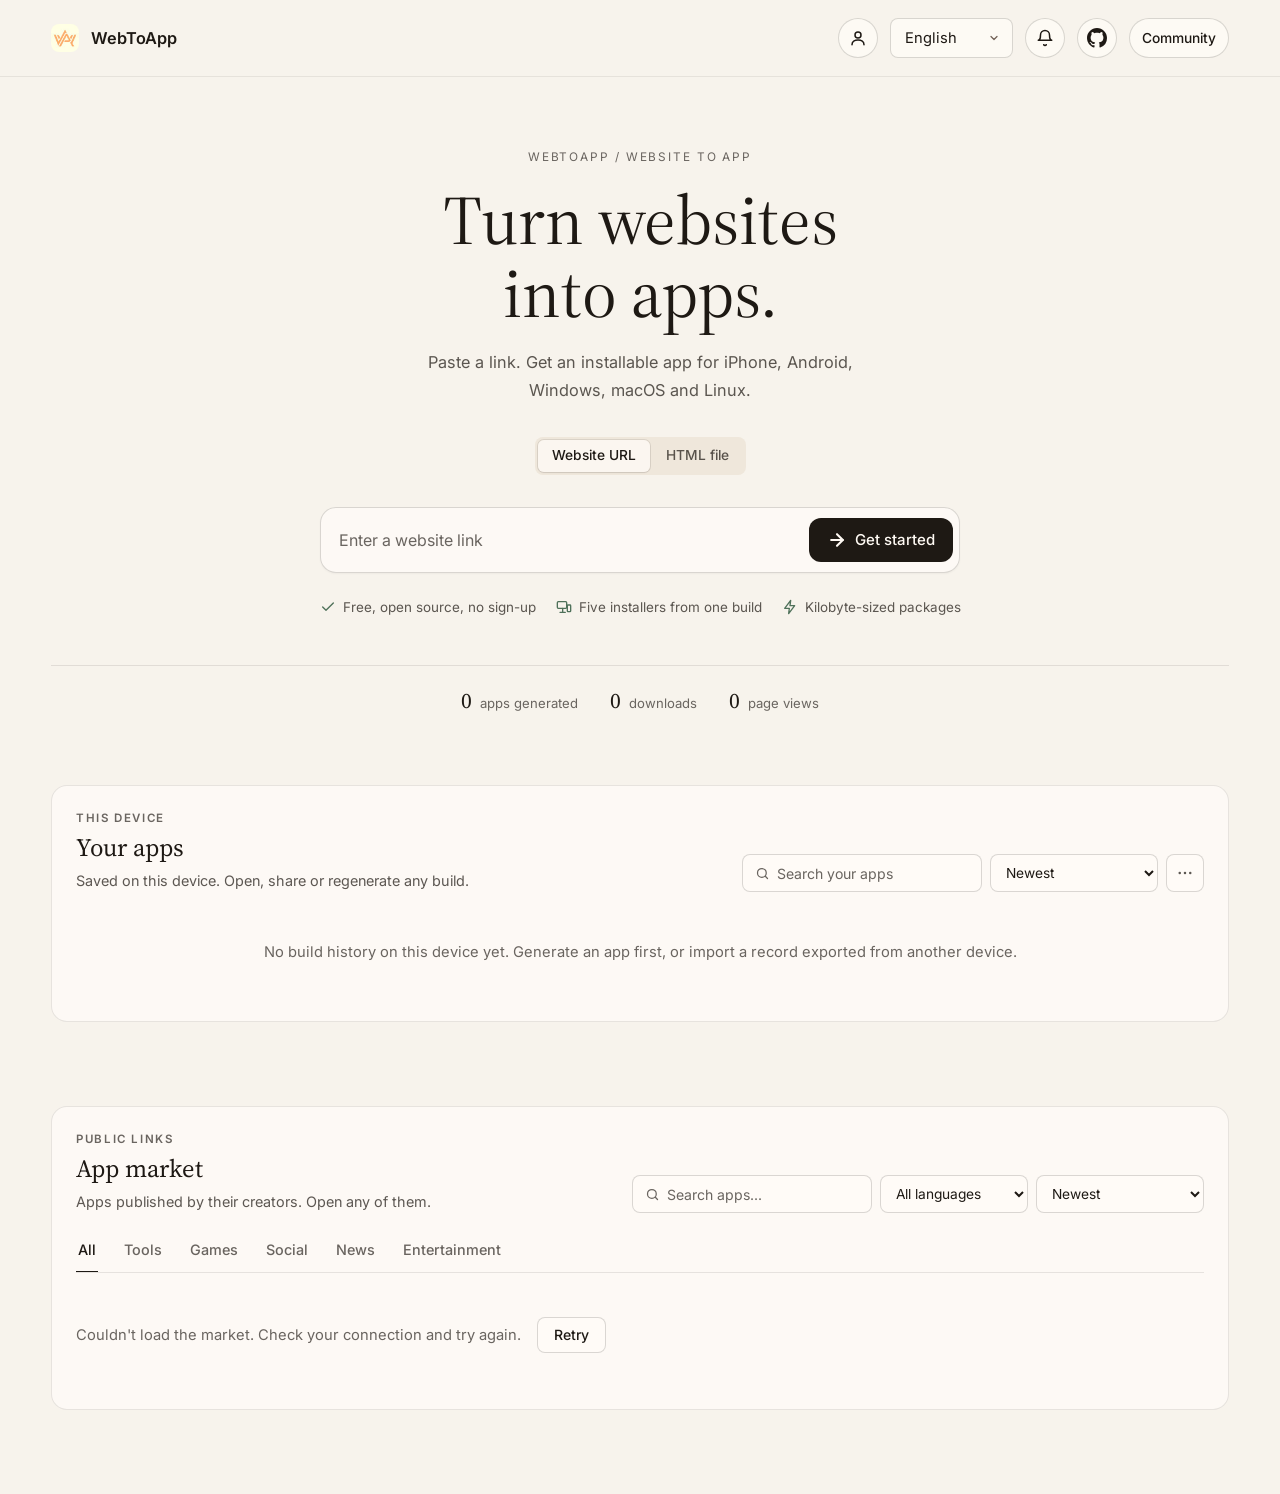
==== index.html @ e0318db5 "Publish notice: anti-abuse hardening (resource budgets + invisible PoW) (#246) New site notice (2026" ====
<!DOCTYPE html>
<html lang="en">
<head>
  <meta charset="UTF-8">
  <meta name="viewport" content="width=device-width, initial-scale=1.0">
  <title>WebToApp — Turn websites into apps | Free & Open Source</title>
  <meta name="description" content="Enter a URL and get an app you can install, share and use right away. Works on iPhone, Android, Windows, macOS and Linux.">
  <meta name="keywords" content="web to app,URL to app,PWA generator,website to client,WebToApp,free,open source">
  <meta property="og:title" content="WebToApp — Turn websites into apps">
  <meta property="og:description" content="Enter a link. Seconds later it can be installed, shared and used like an app.">
  <meta property="og:type" content="website">
  <meta name="theme-color" content="#efe4d4" media="(prefers-color-scheme: light)">
  <meta name="theme-color" content="#17130f" media="(prefers-color-scheme: dark)">
  <link rel="icon" href="assets/site-logo-96.jpg?v=20261104-brand2">
  <link rel="apple-touch-icon" href="assets/apple-touch-icon.png?v=20261104-brand2">
  <link rel="manifest" href="manifest.webmanifest">
  <script>
  // Start the dynamic API calls while the page/CSS/JS are still downloading.
  // app.v5.js consumes these promises instead of issuing a second round-trip.
  (function () {
    try {
      var key = 'webtoapp-device-fingerprint-v1';
      var fp = localStorage.getItem(key);
      if (!fp) {
        var bytes = new Uint8Array(16);
        crypto.getRandomValues(bytes);
        fp = Array.from(bytes, function (b) { return b.toString(16).padStart(2, '0'); }).join('');
        localStorage.setItem(key, fp);
      }
      document.cookie = 'webtoapp_device_fingerprint=' + encodeURIComponent(fp) + '; Max-Age=31536000; Path=/; SameSite=Lax' + (location.protocol === 'https:' ? '; Secure' : '');
      function optional(promise) {
        // Keep the original promise (consumers fall back on rejection) but
        // mark it handled in case the app script never gets to consume it.
        promise.catch(function () {});
        return promise;
      }
      window.__wtaPrefetch = {
        stats: optional(fetch('/api/stats')),
        history: optional(fetch('/api/history', { headers: { 'X-Device-Fingerprint': fp } })),
        me: optional(fetch('/api/me')),
        market: optional(fetch('/api/market?sort=newest&limit=24&offset=0'))
      };
    } catch (_err) { /* prefetch is optional */ }
  })();
  </script>
  <link rel="preconnect" href="https://fonts.googleapis.com">
  <link rel="preconnect" href="https://fonts.gstatic.com" crossorigin>
  <link rel="preload" as="style" href="https://fonts.googleapis.com/css2?family=Inter:wght@400..700&family=Noto+Serif+SC:wght@400;500&family=Source+Serif+4:opsz,wght@8..60,400;8..60,500&display=swap">
  <link href="https://fonts.googleapis.com/css2?family=Inter:wght@400..700&family=Noto+Serif+SC:wght@400;500&family=Source+Serif+4:opsz,wght@8..60,400;8..60,500&display=swap" rel="stylesheet" media="print" onload="this.media='all'">
  <noscript><link href="https://fonts.googleapis.com/css2?family=Inter:wght@400..700&family=Noto+Serif+SC:wght@400;500&family=Source+Serif+4:opsz,wght@8..60,400;8..60,500&display=swap" rel="stylesheet"></noscript>
  <link rel="stylesheet" href="css/style.css?v=20261116-icon1">
  <script src="js/i18n.js?v=20261118-report1"></script>
  <script src="js/i18n.en.js?v=20261118-report1"></script>
</head>
<body>
  <header id="nav">
    <a class="logo" href="/">
      <img src="assets/site-logo-96.jpg?v=20261104-brand2" alt="WebToApp" width="28" height="28">
      <span>WebToApp</span>
    </a>
    <div class="nav-actions">
      <button id="profile-btn" class="profile-btn" type="button" data-i18n-aria-label="profile.open" data-i18n-title="profile.open" aria-label="My page" title="My page">
        <img id="profile-btn-avatar" class="profile-btn-avatar hidden" alt="">
        <svg id="profile-btn-icon" viewBox="0 0 24 24" width="18" height="18" fill="none" stroke="currentColor" stroke-width="2" stroke-linecap="round" stroke-linejoin="round" aria-hidden="true"><circle cx="12" cy="8" r="4"/><path d="M4 21c0-4 3.6-6.5 8-6.5s8 2.5 8 6.5"/></svg>
      </button>
      <div class="lang-switcher">
        <label id="lang-label" class="sr-only" for="lang-select" data-i18n="nav.langLabel">Language</label>
        <select id="lang-select" aria-labelledby="lang-label"></select>
      </div>
      <div class="nav-notices">
        <button id="notices-btn" class="nav-notices-btn" type="button"
          aria-haspopup="dialog" aria-expanded="false" aria-controls="notices-panel"
          aria-label="Notices" title="Notices">
          <svg viewBox="0 0 24 24" width="18" height="18" fill="none" stroke="currentColor" stroke-width="2" stroke-linecap="round" stroke-linejoin="round" aria-hidden="true"><path d="M18 8a6 6 0 1 0-12 0c0 7-3 7-3 7h18s-3 0-3-7"/><path d="M13.7 21a2 2 0 0 1-3.4 0"/></svg>
        </button>
        <div id="notices-panel" class="nav-notices-panel hidden" role="dialog" aria-labelledby="notices-title" hidden>
          <div class="nav-notices-head">
            <p id="notices-title" class="nav-notices-title"></p>
            <button id="notices-close" class="nav-notices-close" type="button" aria-label="Close">×</button>
          </div>
          <div id="notices-scroll" class="nav-notices-scroll"></div>
        </div>
      </div>
      <a class="gh-link" href="https://github.com/shiaho777/WebToApp" target="_blank" rel="noopener noreferrer"
         data-i18n-aria-label="nav.github" aria-label="View source on GitHub" title="GitHub">
        <svg viewBox="0 0 16 16" width="20" height="20" aria-hidden="true" fill="currentColor">
          <path d="M8 0C3.58 0 0 3.58 0 8c0 3.54 2.29 6.53 5.47 7.59.4.07.55-.17.55-.38 0-.19-.01-.82-.01-1.49-2.01.37-2.53-.49-2.69-.94-.09-.23-.48-.94-.82-1.13-.28-.15-.68-.52-.01-.53.63-.01 1.08.58 1.23.82.72 1.21 1.87.87 2.33.66.07-.52.28-.87.51-1.07-1.78-.2-3.64-.89-3.64-3.95 0-.87.31-1.59.82-2.15-.08-.2-.36-1.02.08-2.12 0 0 .67-.21 2.2.82.64-.18 1.32-.27 2-.27.68 0 1.36.09 2 .27 1.53-1.04 2.2-.82 2.2-.82.44 1.1.16 1.92.08 2.12.51.56.82 1.27.82 2.15 0 3.07-1.87 3.75-3.65 3.95.29.25.54.73.54 1.48 0 1.07-.01 1.93-.01 2.2 0 .21.15.46.55.38A8.013 8.013 0 0 0 16 8c0-4.42-3.58-8-8-8z"/>
        </svg>
      </a>
      <div class="qq-group">
        <button id="qq-group-btn" class="qq-group-btn" type="button"
          aria-haspopup="dialog" aria-expanded="false" aria-controls="qq-group-panel"
          data-i18n-aria-label="nav.qq" data-i18n-title="nav.qq" aria-label="Community" title="Community">
          <span data-i18n="nav.qqShort">Community</span>
        </button>
        <div id="qq-group-panel" class="qq-group-panel hidden" role="dialog" aria-labelledby="community-title">
          <button id="qq-group-close" class="qq-group-close" type="button" data-i18n-aria-label="nav.qqClose" aria-label="Close">×</button>
          <p id="community-title" class="qq-group-title" data-i18n="nav.communityTitle">社区</p>
          <section class="community-block">
            <h2 class="community-kicker" data-i18n="nav.tgTitle">Telegram</h2>
            <p class="qq-group-lead" data-i18n="nav.tgNote">这是另一个同名项目的群，这边的事也可以在那里一起聊。</p>
            <a class="qq-group-join community-link" href="https://t.me/webtoapp777" target="_blank" rel="noopener noreferrer" data-i18n="nav.tgJoin">打开 Telegram</a>
          </section>
          <section class="community-block">
            <h2 class="community-kicker" data-i18n="nav.qqSection">QQ 群</h2>
            <p class="community-name">WebToApp 网页版</p>
            <p class="qq-group-lead" data-i18n="nav.qqLead">点击链接加入群聊【WebToApp 网页版】</p>
            <p class="qq-group-number-row">
              <span data-i18n="nav.qqNumber">群号</span>
              <strong id="qq-group-number">947508787</strong>
            </p>
            <div class="qq-group-actions">
              <a class="qq-group-join" href="https://qm.qq.com/q/F9BHHJNvtm" target="_blank" rel="noopener noreferrer" data-i18n="nav.qqJoin">加入群聊</a>
              <button id="qq-group-copy" class="qq-group-copy" type="button" data-i18n="nav.qqCopy">复制群号</button>
            </div>
            <p id="qq-group-status" class="qq-group-status" role="status"></p>
          </section>
        </div>
      </div>
    </div>
  </header>

  <main>
    <!-- ===== HERO ===== -->
    <section id="hero">
      <div class="hero-center">
          <p class="hero-kicker" data-i18n="hero.kicker">WEBTOAPP / WEBSITE TO APP</p>
          <h1><span data-i18n="hero.titleLine1">Turn websites</span><br><span data-i18n="hero.titleLine2">into apps.</span></h1>
          <p class="subtitle" data-i18n="hero.subtitle">Paste a link. Get an installable app for iPhone, Android, Windows, macOS and Linux.</p>

          <div class="hero-form">
            <div class="source-mode" role="group" aria-label="Source type">
              <button id="mode-url-btn" class="mode-btn active" type="button" data-i18n="mode.url">Website URL</button>
              <button id="mode-html-btn" class="mode-btn" type="button" data-i18n="mode.html">HTML file</button>
            </div>

            <div class="url-input-wrap" id="url-input-wrap">
              <input id="url-input" type="url" data-i18n-placeholder="hero.urlPlaceholder" placeholder="Enter a website link" autocomplete="off" spellcheck="false">
              <button id="distill-btn" type="button">
                <svg width="20" height="20" viewBox="0 0 24 24" fill="none" stroke="currentColor" stroke-width="2.5" stroke-linecap="round" stroke-linejoin="round"><path d="M5 12h14"/><path d="M12 5l7 7-7 7"/></svg>
                <span data-i18n="hero.startBtn">Get started</span>
              </button>
            </div>

            <div class="html-input-wrap hidden" id="html-input-wrap">
              <input id="html-file-input" class="sr-only" type="file" accept=".html,.htm,.zip">
              <label for="html-file-input" class="html-dropzone" id="html-dropzone">
                <svg width="22" height="22" viewBox="0 0 24 24" fill="none" stroke="currentColor" stroke-width="2" stroke-linecap="round" stroke-linejoin="round" aria-hidden="true"><path d="M14 2H6a2 2 0 0 0-2 2v16a2 2 0 0 0 2 2h12a2 2 0 0 0 2-2V8z"/><path d="M14 2v6h6"/></svg>
                <span class="html-dropzone-label" id="html-file-label" data-i18n="mode.htmlPick">Choose .html or .zip file</span>
                <small class="html-dropzone-hint" id="html-file-hint" data-i18n="mode.htmlHint">A single HTML file, or a zip containing index.html</small>
              </label>
            </div>
          </div>

          <ul class="hero-points">
            <li>
              <svg viewBox="0 0 24 24" width="16" height="16" fill="none" stroke="currentColor" stroke-width="2" stroke-linecap="round" stroke-linejoin="round" aria-hidden="true"><path d="M20 6 9 17l-5-5"/></svg>
              <span data-i18n="hero.pointFree">Free, open source, no sign-up</span>
            </li>
            <li>
              <svg viewBox="0 0 24 24" width="16" height="16" fill="none" stroke="currentColor" stroke-width="2" stroke-linecap="round" stroke-linejoin="round" aria-hidden="true"><rect x="2" y="4" width="14" height="10" rx="1.5"/><path d="M6 20h8"/><path d="M10 14v6"/><rect x="17" y="9" width="5" height="10" rx="1"/></svg>
              <span data-i18n="hero.pointPlatforms">Five installers from one build</span>
            </li>
            <li>
              <svg viewBox="0 0 24 24" width="16" height="16" fill="none" stroke="currentColor" stroke-width="2" stroke-linecap="round" stroke-linejoin="round" aria-hidden="true"><path d="M13 2 4 14h7l-1 8 9-12h-7z"/></svg>
              <span data-i18n="hero.pointSize">Kilobyte-sized packages</span>
            </li>
          </ul>
      </div>

      <div class="hero-stats">
        <div class="stat"><strong id="stat-generated-apps" data-count="0">0</strong><span data-i18n="stats.generated">apps generated</span></div>
        <div class="stat"><strong id="stat-downloads" data-count="0">0</strong><span data-i18n="stats.downloads">downloads</span></div>
        <div class="stat"><strong id="stat-views" data-count="0">0</strong><span data-i18n="stats.views">page views</span></div>
      </div>
    </section>

    <!-- ===== WORKSPACE ===== -->
    <section id="workspace" class="hidden">
      <div class="workspace-grid">
        <!-- Analysis -->
        <div class="panel" id="analysis-panel">
          <div class="panel-head">
            <h2 data-i18n="analysis.title">Site analysis</h2>
            <span id="analysis-status" class="status-badge" data-i18n="analysis.statusAnalyzing">Analyzing</span>
          </div>
          <div id="analysis-body" class="panel-body">
            <div class="analysis-loader">
              <div class="loader-bar"></div>
              <p id="loader-text" data-i18n="analysis.fetching">Fetching page...</p>
            </div>
          </div>
          <!-- Platform overview: static, always visible. One build ships all
               five installers at once — this is what kills the
               "Android-only" misunderstanding the old config panel created. -->
          <div class="platform-overview">
            <h3 data-i18n="platforms.title">One build, five apps</h3>
            <p class="platform-overview-sub" data-i18n="platforms.sub">Every generation produces all five installers at once — no extra ticks, no rebuilds.</p>
            <ul class="platform-list">
              <li>
                <span class="p-icon p-icon-android" aria-hidden="true"><svg viewBox="0 0 24 24"><path d="M18.4395 5.5586c-.675 1.1664-1.352 2.3318-2.0274 3.498-.0366-.0155-.0742-.0286-.1113-.043-1.8249-.6957-3.484-.8-4.42-.787-1.8551.0185-3.3544.4643-4.2597.8203-.084-.1494-1.7526-3.021-2.0215-3.4864a1.1451 1.1451 0 0 0-.1406-.1914c-.3312-.364-.9054-.4859-1.379-.203-.475.282-.7136.9361-.3886 1.5019 1.9466 3.3696-.0966-.2158 1.9473 3.3593.0172.031-.4946.2642-1.3926 1.0177C2.8987 12.176.452 14.772 0 18.9902h24c-.119-1.1108-.3686-2.099-.7461-3.0683-.7438-1.9118-1.8435-3.2928-2.7402-4.1836a12.1048 12.1048 0 0 0-2.1309-1.6875c.6594-1.122 1.312-2.2559 1.9649-3.3848.2077-.3615.1886-.7956-.0079-1.1191a1.1001 1.1001 0 0 0-.8515-.5332c-.5225-.0536-.9392.3128-1.0488.5449zm-.0391 8.461c.3944.5926.324 1.3306-.1563 1.6503-.4799.3197-1.188.0985-1.582-.4941-.3944-.5927-.324-1.3307.1563-1.6504.4727-.315 1.1812-.1086 1.582.4941zM7.207 13.5273c.4803.3197.5506 1.0577.1563 1.6504-.394.5926-1.1038.8138-1.584.4941-.48-.3197-.5503-1.0577-.1563-1.6504.4008-.6021 1.1087-.8106 1.584-.4941z"/></svg></span>
                <div><strong>Android</strong><span data-i18n="platforms.androidDetail">Signed WebView APK · ~21 KB</span></div>
              </li>
              <li>
                <span class="p-icon p-icon-apple" aria-hidden="true"><svg viewBox="0 0 24 24"><path d="M12.152 6.896c-.948 0-2.415-1.078-3.96-1.04-2.04.027-3.91 1.183-4.961 3.014-2.117 3.675-.546 9.103 1.519 12.09 1.013 1.454 2.208 3.09 3.792 3.039 1.52-.065 2.09-.987 3.935-.987 1.831 0 2.35.987 3.96.948 1.637-.026 2.676-1.48 3.676-2.948 1.156-1.688 1.636-3.325 1.662-3.415-.039-.013-3.182-1.221-3.22-4.857-.026-3.04 2.48-4.494 2.597-4.559-1.429-2.09-3.623-2.324-4.39-2.376-2-.156-3.675 1.09-4.61 1.09zM15.53 3.83c.843-1.012 1.4-2.427 1.245-3.83-1.207.052-2.662.805-3.532 1.818-.78.896-1.454 2.338-1.273 3.714 1.338.104 2.715-.688 3.559-1.701"/></svg></span>
                <div><strong>iOS / iPadOS</strong><span data-i18n="platforms.iosDetail">Web Clip profile · ~4 KB</span></div>
              </li>
              <li>
                <span class="p-icon p-icon-apple" aria-hidden="true"><svg viewBox="0 0 24 24"><path d="M12.152 6.896c-.948 0-2.415-1.078-3.96-1.04-2.04.027-3.91 1.183-4.961 3.014-2.117 3.675-.546 9.103 1.519 12.09 1.013 1.454 2.208 3.09 3.792 3.039 1.52-.065 2.09-.987 3.935-.987 1.831 0 2.35.987 3.96.948 1.637-.026 2.676-1.48 3.676-2.948 1.156-1.688 1.636-3.325 1.662-3.415-.039-.013-3.182-1.221-3.22-4.857-.026-3.04 2.48-4.494 2.597-4.559-1.429-2.09-3.623-2.324-4.39-2.376-2-.156-3.675 1.09-4.61 1.09zM15.53 3.83c.843-1.012 1.4-2.427 1.245-3.83-1.207.052-2.662.805-3.532 1.818-.78.896-1.454 2.338-1.273 3.714 1.338.104 2.715-.688 3.559-1.701"/></svg></span>
                <div><strong>macOS</strong><span data-i18n="platforms.macosDetail">Standalone .app window · ~135 KB</span></div>
              </li>
              <li>
                <span class="p-icon p-icon-windows" aria-hidden="true"><svg viewBox="0 0 88 88"><path d="M0 12.402 35.687 7.542l.016 34.423-35.67.203zm35.67 33.529.028 34.453L.028 75.48.026 45.7zm4.326-39.025L87.314 0v41.527l-47.318.376zm47.329 39.349-.011 41.34-47.318-6.678-.066-34.739z"/></svg></span>
                <div><strong>Windows</strong><span data-i18n="platforms.windowsDetail">Launcher .zip · ~1.2 KB</span></div>
              </li>
              <li>
                <span class="p-icon p-icon-linux p-icon-outline" aria-hidden="true"><svg viewBox="0 0 24 24" fill="none" stroke="currentColor" stroke-width="2" stroke-linecap="round" stroke-linejoin="round"><rect x="3" y="4" width="18" height="16" rx="2"/><path d="M7 9l3 3-3 3M12 15h5"/></svg></span>
                <div><strong>Linux</strong><span data-i18n="platforms.linuxDetail">Desktop entry .tar.gz · ~0.7 KB</span></div>
              </li>
            </ul>
          </div>
        </div>

        <!-- Config -->
        <div class="panel" id="config-panel">
          <div class="panel-head"><h2 data-i18n="config.title">App configuration</h2></div>
          <div class="panel-body">
            <div class="config-grid">
              <label class="field field-full">
                <span data-i18n="config.appName">App name</span>
                <input id="app-name" type="text" data-i18n-placeholder="config.appNamePlaceholder" placeholder="Auto-detecting...">
                <small id="app-name-source-note" class="field-note field-note-inline" data-i18n="config.appNameNote">Name and source are filled in automatically after analysis</small>
              </label>
              <label class="field field-full">
                <span data-i18n="config.appDesc">App description (optional)</span>
                <input id="app-desc" type="text" maxlength="80" data-i18n-placeholder="config.appDescPlaceholder" placeholder="One line shown on the market card and app page">
              </label>
              <label class="field field-full">
                <span data-i18n="config.aboutLabel">About section (optional)</span>
                <textarea id="about-text" rows="3" maxlength="2000" data-i18n-placeholder="config.aboutPlaceholder" placeholder="Intro shown inside the About fold on the app page"></textarea>
              </label>
              <div class="field field-full">
                <span data-i18n="config.aboutImagesLabel">About images (optional)</span>
                <div class="file-picker-row">
                  <input id="about-images-input" class="sr-only" type="file" accept="image/png,image/jpeg,image/webp,image/gif" multiple>
                  <label for="about-images-input" class="file-picker-btn" data-i18n="config.chooseFile">Choose file</label>
                  <span id="about-images-name" class="file-picker-name" data-i18n="config.noFileChosen">No file chosen</span>
                  <button id="about-images-clear" class="icon-upload-clear" type="button" data-i18n="config.aboutImagesClear">Clear</button>
                </div>
                <div id="about-images-preview" class="about-images-preview"></div>
                <small class="field-note" data-i18n="config.aboutImagesNote">Up to 3 images; anything over 800KB is auto-compressed near-losslessly.</small>
              </div>
              <label class="field">
                <span data-i18n="config.themeColor">Theme color</span>
                <div class="color-wrap">
                  <input id="app-color" type="color" value="#7c3aed">
                  <span id="color-hex">#7c3aed</span>
                </div>
              </label>
              <label class="field field-full">
                <span data-i18n="config.appIcon">App icon</span>
                <div class="icon-upload">
                  <div class="icon-upload-preview">
                    <img id="custom-icon-preview" data-i18n-alt="config.iconPreviewAlt" alt="App icon preview">
                    <span id="custom-icon-placeholder" data-i18n="config.iconAutoFetch">Auto-fetch</span>
                  </div>
                  <div class="icon-upload-meta">
                    <div class="file-picker-row">
                      <input id="custom-icon-input" class="sr-only" type="file" accept="image/png,image/jpeg,image/webp,image/x-icon,image/vnd.microsoft.icon">
                      <label for="custom-icon-input" class="file-picker-btn" data-i18n="config.chooseFile">Choose file</label>
                      <span id="custom-icon-file-name" class="file-picker-name" data-i18n="config.noFileChosen">No file chosen</span>
                    </div>
                    <button id="custom-icon-clear" class="icon-upload-clear" type="button" data-i18n="config.restoreAutoFetch">Restore auto-fetch</button>
                    <small class="field-note" data-i18n="config.iconFormatsNote">Supports PNG, JPG, WEBP, ICO. Uploaded icons are normalized to a cross-platform PNG.</small>
                    <p id="icon-required-note" class="icon-required-note hidden" data-i18n="config.iconRequiredNote">No usable icon yet — upload a picture with a real design. A usable icon is required to publish on the market.</p>
                  </div>
                </div>
              </label>
            </div>

            <!-- Platform settings: one tab per platform. Only Android has
                 extra knobs today (they drive the real APK build); the other
                 four shells reuse the shared name/icon/theme above, and each
                 tab says so explicitly instead of pretending. -->
            <div class="platform-config">
              <div class="platform-config-head">
                <span data-i18n="config.platformsTitle">Platform settings</span>
                <small data-i18n="config.platformsSub">One build covers all five — pick a tab to inspect</small>
              </div>
              <div class="platform-tabs" role="tablist" data-i18n-aria-label="config.tabsLabel" aria-label="Platform settings tabs">
                <button class="platform-tab active" type="button" role="tab" aria-selected="true" aria-controls="panel-android" id="tab-android" data-platform-tab="android">
                  <svg viewBox="0 0 24 24" aria-hidden="true"><path d="M18.4395 5.5586c-.675 1.1664-1.352 2.3318-2.0274 3.498-.0366-.0155-.0742-.0286-.1113-.043-1.8249-.6957-3.484-.8-4.42-.787-1.8551.0185-3.3544.4643-4.2597.8203-.084-.1494-1.7526-3.021-2.0215-3.4864a1.1451 1.1451 0 0 0-.1406-.1914c-.3312-.364-.9054-.4859-1.379-.203-.475.282-.7136.9361-.3886 1.5019 1.9466 3.3696-.0966-.2158 1.9473 3.3593.0172.031-.4946.2642-1.3926 1.0177C2.8987 12.176.452 14.772 0 18.9902h24c-.119-1.1108-.3686-2.099-.7461-3.0683-.7438-1.9118-1.8435-3.2928-2.7402-4.1836a12.1048 12.1048 0 0 0-2.1309-1.6875c.6594-1.122 1.312-2.2559 1.9649-3.3848.2077-.3615.1886-.7956-.0079-1.1191a1.1001 1.1001 0 0 0-.8515-.5332c-.5225-.0536-.9392.3128-1.0488.5449zm-.0391 8.461c.3944.5926.324 1.3306-.1563 1.6503-.4799.3197-1.188.0985-1.582-.4941-.3944-.5927-.324-1.3307.1563-1.6504.4727-.315 1.1812-.1086 1.582.4941zM7.207 13.5273c.4803.3197.5506 1.0577.1563 1.6504-.394.5926-1.1038.8138-1.584.4941-.48-.3197-.5503-1.0577-.1563-1.6504.4008-.6021 1.1087-.8106 1.584-.4941z"/></svg>
                  <span>Android</span>
                </button>
                <button class="platform-tab" type="button" role="tab" aria-selected="false" aria-controls="panel-ios" id="tab-ios" data-platform-tab="ios" tabindex="-1">
                  <svg viewBox="0 0 24 24" aria-hidden="true"><path d="M12.152 6.896c-.948 0-2.415-1.078-3.96-1.04-2.04.027-3.91 1.183-4.961 3.014-2.117 3.675-.546 9.103 1.519 12.09 1.013 1.454 2.208 3.09 3.792 3.039 1.52-.065 2.09-.987 3.935-.987 1.831 0 2.35.987 3.96.948 1.637-.026 2.676-1.48 3.676-2.948 1.156-1.688 1.636-3.325 1.662-3.415-.039-.013-3.182-1.221-3.22-4.857-.026-3.04 2.48-4.494 2.597-4.559-1.429-2.09-3.623-2.324-4.39-2.376-2-.156-3.675 1.09-4.61 1.09zM15.53 3.83c.843-1.012 1.4-2.427 1.245-3.83-1.207.052-2.662.805-3.532 1.818-.78.896-1.454 2.338-1.273 3.714 1.338.104 2.715-.688 3.559-1.701"/></svg>
                  <span>iOS</span>
                </button>
                <button class="platform-tab" type="button" role="tab" aria-selected="false" aria-controls="panel-macos" id="tab-macos" data-platform-tab="macos" tabindex="-1">
                  <svg viewBox="0 0 24 24" aria-hidden="true"><path d="M12.152 6.896c-.948 0-2.415-1.078-3.96-1.04-2.04.027-3.91 1.183-4.961 3.014-2.117 3.675-.546 9.103 1.519 12.09 1.013 1.454 2.208 3.09 3.792 3.039 1.52-.065 2.09-.987 3.935-.987 1.831 0 2.35.987 3.96.948 1.637-.026 2.676-1.48 3.676-2.948 1.156-1.688 1.636-3.325 1.662-3.415-.039-.013-3.182-1.221-3.22-4.857-.026-3.04 2.48-4.494 2.597-4.559-1.429-2.09-3.623-2.324-4.39-2.376-2-.156-3.675 1.09-4.61 1.09zM15.53 3.83c.843-1.012 1.4-2.427 1.245-3.83-1.207.052-2.662.805-3.532 1.818-.78.896-1.454 2.338-1.273 3.714 1.338.104 2.715-.688 3.559-1.701"/></svg>
                  <span>macOS</span>
                </button>
                <button class="platform-tab" type="button" role="tab" aria-selected="false" aria-controls="panel-windows" id="tab-windows" data-platform-tab="windows" tabindex="-1">
                  <svg viewBox="0 0 88 88" aria-hidden="true"><path d="M0 12.402 35.687 7.542l.016 34.423-35.67.203zm35.67 33.529.028 34.453L.028 75.48.026 45.7zm4.326-39.025L87.314 0v41.527l-47.318.376zm47.329 39.349-.011 41.34-47.318-6.678-.066-34.739z"/></svg>
                  <span>Windows</span>
                </button>
                <button class="platform-tab" type="button" role="tab" aria-selected="false" aria-controls="panel-linux" id="tab-linux" data-platform-tab="linux" tabindex="-1">
                  <svg viewBox="0 0 24 24" aria-hidden="true" fill="none" stroke="currentColor" stroke-width="2" stroke-linecap="round" stroke-linejoin="round"><rect x="3" y="4" width="18" height="16" rx="2"/><path d="M7 9l3 3-3 3M12 15h5"/></svg>
                  <span>Linux</span>
                </button>
              </div>
              <div class="platform-panels">
                <section class="platform-panel" role="tabpanel" id="panel-android" aria-labelledby="tab-android" data-platform-panel="android" tabindex="0">
                  <div class="feature-grid">
                    <section class="feature-card">
                      <div class="feature-copy">
                        <div class="feature-heading-row">
                          <strong data-i18n="config.immersiveTitle">Immersive fullscreen</strong>
                          <span class="feature-tag">Android</span>
                        </div>
                        <p data-i18n="config.immersiveDesc">Hide the Android status and navigation bars so content fills the screen. iPhone apps already launch fullscreen by default.</p>
                      </div>
                      <label class="switch" data-i18n-aria-label="config.immersiveTitle" aria-label="Immersive fullscreen">
                        <input id="feature-immersive-fullscreen" type="checkbox" checked>
                        <span class="switch-ui"></span>
                      </label>
                    </section>

                    <section class="feature-card">
                      <div class="feature-copy">
                        <div class="feature-heading-row">
                          <strong data-i18n="config.desktopTitle">Desktop mode</strong>
                          <span class="feature-tag">Android</span>
                        </div>
                        <p data-i18n="config.desktopDesc">Visit the site with a desktop browser identity. Good for dashboards, consoles and some video pages.</p>
                      </div>
                      <label class="switch" data-i18n-aria-label="config.desktopTitle" aria-label="Desktop mode">
                        <input id="feature-desktop-mode" type="checkbox">
                        <span class="switch-ui"></span>
                      </label>
                    </section>
                  </div>
                  <details class="advanced-panel">
                    <summary>
                      <span data-i18n="config.advancedTitle">Advanced settings</span>
                      <small data-i18n="config.advancedSub">Android version and package name</small>
                    </summary>
                    <div class="advanced-grid">
                      <label class="field">
                        <span data-i18n="config.versionName">Android version name</span>
                        <input id="android-version-name" type="text" placeholder="1.0.0" value="1.0.0">
                        <small class="field-note" data-i18n="config.versionNameNote">Only letters, digits, dots, underscores and hyphens are kept</small>
                      </label>
                      <label class="field">
                        <span data-i18n="config.versionCode">Android version code</span>
                        <input id="android-version-code" type="number" min="1" step="1" data-i18n-placeholder="config.versionCodePlaceholder" placeholder="Leave blank to auto-increment">
                        <small class="field-note" data-i18n="config.versionCodeNote">Auto-increments by default; a manual value takes priority</small>
                      </label>
                      <label class="field field-full">
                        <span data-i18n="config.packagePrefix">Android package prefix</span>
                        <input id="android-package-prefix" type="text" placeholder="com.webtoapp" value="com.webtoapp">
                        <small class="field-note" data-i18n="config.packagePrefixNote">e.g. com.company.product; the app ID is appended automatically</small>
                      </label>
                    </div>
                  </details>
                </section>
                <section class="platform-panel" role="tabpanel" id="panel-ios" aria-labelledby="tab-ios" data-platform-panel="ios" tabindex="0" hidden>
                  <div class="platform-note">
                    <strong data-i18n="config.noExtraTitle">No extra options</strong>
                    <p data-i18n="platformPanel.iosDesc">Web Clip profile installed via Safari; the home-screen icon launches fullscreen. It points at /launch, so the URL can be hot-swapped without reinstalling.</p>
                    <p class="field-note" data-i18n="config.sharedNote">Reuses the shared name, icon and theme above — nothing else to set.</p>
                  </div>
                </section>
                <section class="platform-panel" role="tabpanel" id="panel-macos" aria-labelledby="tab-macos" data-platform-panel="macos" tabindex="0" hidden>
                  <div class="platform-note">
                    <strong data-i18n="config.noExtraTitle">No extra options</strong>
                    <p data-i18n="platformPanel.macosDesc">Native .app bundle opening a standalone WKWebView window — no address bar, no third-party browser needed.</p>
                    <p data-i18n="platformPanel.macosSize">Opens centered at 1280 × 800; resize freely afterwards.</p>
                    <p class="field-note" data-i18n="config.sharedNote">Reuses the shared name, icon and theme above — nothing else to set.</p>
                  </div>
                </section>
                <section class="platform-panel" role="tabpanel" id="panel-windows" aria-labelledby="tab-windows" data-platform-panel="windows" tabindex="0" hidden>
                  <p class="platform-panel-intro" data-i18n="platformPanel.windowsDesc">Launcher plus desktop-shortcut helper; opens the system browser in app mode.</p>
                  <div class="window-size-grid">
                    <label class="field">
                      <span data-i18n="window.width">Width</span>
                      <input id="windows-window-width" type="number" min="320" max="7680" step="1" inputmode="numeric" placeholder="1280">
                    </label>
                    <label class="field">
                      <span data-i18n="window.height">Height</span>
                      <input id="windows-window-height" type="number" min="320" max="7680" step="1" inputmode="numeric" placeholder="800">
                    </label>
                  </div>
                  <p class="field-note" data-i18n="window.sizeDesc">Suggested initial window size in pixels. Blank = browser default (it may restore your last window).</p>
                  <section class="feature-card">
                    <div class="feature-copy">
                      <div class="feature-heading-row">
                        <strong data-i18n="window.maxTitle">Launch maximized</strong>
                      </div>
                      <p data-i18n="window.maxDesc">Open maximized instead of a sized window. Takes priority over the size above.</p>
                    </div>
                    <label class="switch" data-i18n-aria-label="window.maxTitle" aria-label="Launch maximized">
                      <input id="windows-window-maximized" type="checkbox">
                      <span class="switch-ui"></span>
                    </label>
                  </section>
                </section>
                <section class="platform-panel" role="tabpanel" id="panel-linux" aria-labelledby="tab-linux" data-platform-panel="linux" tabindex="0" hidden>
                  <p class="platform-panel-intro" data-i18n="platformPanel.linuxDesc">Desktop entry plus install script; opens the system browser in app mode with the app icon.</p>
                  <div class="window-size-grid">
                    <label class="field">
                      <span data-i18n="window.width">Width</span>
                      <input id="linux-window-width" type="number" min="320" max="7680" step="1" inputmode="numeric" placeholder="1280">
                    </label>
                    <label class="field">
                      <span data-i18n="window.height">Height</span>
                      <input id="linux-window-height" type="number" min="320" max="7680" step="1" inputmode="numeric" placeholder="800">
                    </label>
                  </div>
                  <p class="field-note" data-i18n="window.sizeDesc">Suggested initial window size in pixels. Blank = browser default (it may restore your last window).</p>
                  <section class="feature-card">
                    <div class="feature-copy">
                      <div class="feature-heading-row">
                        <strong data-i18n="window.maxTitle">Launch maximized</strong>
                      </div>
                      <p data-i18n="window.maxDesc">Open maximized instead of a sized window. Takes priority over the size above.</p>
                    </div>
                    <label class="switch" data-i18n-aria-label="window.maxTitle" aria-label="Launch maximized">
                      <input id="linux-window-maximized" type="checkbox">
                      <span class="switch-ui"></span>
                    </label>
                  </section>
                </section>
              </div>
            </div>

            <div class="visibility-row">
              <label class="visibility-control">
                <span class="visibility-label" data-i18n="config.visibilityLabel">Link visibility</span>
                <div class="source-mode visibility-toggle" role="group" aria-label="Link visibility">
                  <button id="visibility-private-btn" class="mode-btn" type="button" data-i18n="config.visibilityPrivate">Private</button>
                  <button id="visibility-public-btn" class="mode-btn active" type="button" data-i18n="config.visibilityPublic">Public</button>
                </div>
                <small class="field-note" data-i18n="config.visibilityNote">Private links work for anyone who has the link but are never listed. Public links appear in the app market.</small>
              </label>
              <div class="field field-full">
                <span data-i18n="config.tagsLabel">Tags (required)</span>
                <div class="tags-picker" id="tags-picker">
                  <div class="tags-builtins" role="group" aria-label="Built-in tags">
                    <button type="button" class="tag-chip" data-tag="tools" data-i18n="tags.tools">Tools</button>
                    <button type="button" class="tag-chip" data-tag="games" data-i18n="tags.games">Games</button>
                    <button type="button" class="tag-chip" data-tag="social" data-i18n="tags.social">Social</button>
                    <button type="button" class="tag-chip" data-tag="news" data-i18n="tags.news">News</button>
                    <button type="button" class="tag-chip" data-tag="entertainment" data-i18n="tags.entertainment">Entertainment</button>
                  </div>
                  <div class="tags-custom-row">
                    <input id="tag-custom-input" type="text" maxlength="24" data-i18n-placeholder="config.tagsCustomPlaceholder" placeholder="Custom tag, press Enter">
                  </div>
                </div>
                <small class="field-note" data-i18n="config.tagsNote">Pick at least one tag — 5 built-ins or type your own. Tags show on the app page and in the market.</small>
              </div>
            </div>

            <div class="field field-full language-field">
              <span data-i18n="config.languageLabel">App language</span>
              <div class="language-picker" id="language-picker">
                <div class="lang-primary-grid" id="lang-primary-grid" role="group" data-i18n-aria-label="config.languagePrimary" aria-label="Primary language">
                    <button type="button" class="lang-chip" data-lang="en" aria-pressed="false">English</button>
                    <button type="button" class="lang-chip" data-lang="zh" aria-pressed="false">中文</button>
                    <button type="button" class="lang-chip" data-lang="ja" aria-pressed="false">日本語</button>
                    <button type="button" class="lang-chip" data-lang="ko" aria-pressed="false">한국어</button>
                    <button type="button" class="lang-chip" data-lang="ar" aria-pressed="false">العربية</button>
                    <button type="button" class="lang-chip" data-lang="ru" aria-pressed="false">Русский</button>
                    <button type="button" class="lang-chip" data-lang="es" aria-pressed="false">Español</button>
                    <button type="button" class="lang-chip" data-lang="pt" aria-pressed="false">Português</button>
                    <button type="button" class="lang-chip" data-lang="fr" aria-pressed="false">Français</button>
                    <button type="button" class="lang-chip" data-lang="de" aria-pressed="false">Deutsch</button>
                    <button type="button" class="lang-chip" data-lang="other" data-i18n="language.other" aria-pressed="false">Other</button>
                    <button type="button" class="lang-chip" data-lang="und" data-i18n="language.und" aria-pressed="false">Unspecified</button>
                </div>
                <label class="lang-multi-toggle">
                  <input id="lang-multilingual" type="checkbox">
                  <span class="switch-ui"></span>
                  <span data-i18n="config.languageMultilingual">Multilingual app</span>
                </label>
                <div class="lang-additional hidden" id="lang-additional-wrap">
                  <span class="lang-additional-label" data-i18n="config.languageAdditional">Additional languages</span>
                  <div class="lang-additional-grid" id="lang-additional-grid" role="group" data-i18n-aria-label="config.languageAdditional" aria-label="Additional languages">
                      <button type="button" class="lang-chip lang-chip-add" data-add-lang="en" aria-pressed="false">English</button>
                      <button type="button" class="lang-chip lang-chip-add" data-add-lang="zh" aria-pressed="false">中文</button>
                      <button type="button" class="lang-chip lang-chip-add" data-add-lang="ja" aria-pressed="false">日本語</button>
                      <button type="button" class="lang-chip lang-chip-add" data-add-lang="ko" aria-pressed="false">한국어</button>
                      <button type="button" class="lang-chip lang-chip-add" data-add-lang="ar" aria-pressed="false">العربية</button>
                      <button type="button" class="lang-chip lang-chip-add" data-add-lang="ru" aria-pressed="false">Русский</button>
                      <button type="button" class="lang-chip lang-chip-add" data-add-lang="es" aria-pressed="false">Español</button>
                      <button type="button" class="lang-chip lang-chip-add" data-add-lang="pt" aria-pressed="false">Português</button>
                      <button type="button" class="lang-chip lang-chip-add" data-add-lang="fr" aria-pressed="false">Français</button>
                      <button type="button" class="lang-chip lang-chip-add" data-add-lang="de" aria-pressed="false">Deutsch</button>
                      <button type="button" class="lang-chip lang-chip-add" data-add-lang="other" data-i18n="language.other" aria-pressed="false">Other</button>
                  </div>
                </div>
              </div>
              <small class="field-note" data-i18n="config.languageNote">Choose the app's main language. Add more to mark it multilingual.</small>
            </div>

            <button id="generate-btn" class="btn-primary" type="button" data-i18n="config.generateBtn">Generate app</button>
            <div id="build-progress" class="build-progress hidden">
              <span id="build-progress-live" class="sr-only" role="status" aria-live="polite"></span>
              <div class="build-progress-head">
                <span class="build-progress-title" id="build-progress-title" data-i18n="build.title">Building your app</span>
                <span class="build-progress-elapsed" id="build-progress-elapsed">0s</span>
              </div>
              <div class="build-progress-bar" aria-hidden="true"><span id="build-progress-fill"></span></div>
              <ol class="build-steps" id="build-steps">
                <li data-step="queued"><span class="build-dot"></span><span data-i18n="build.step.queued">Queued</span></li>
                <li data-step="fetching_icon"><span class="build-dot"></span><span data-i18n="build.step.icon">Fetching icon</span></li>
                <li data-step="writing_shell"><span class="build-dot"></span><span data-i18n="build.step.shell">Writing app shell</span></li>
                <li data-step="building_platforms"><span class="build-dot"></span><span data-i18n="build.step.platforms">Building platforms</span></li>
                <li data-step="uploading_cdn"><span class="build-dot"></span><span data-i18n="build.step.publish">Publishing downloads</span></li>
              </ol>
              <ul class="build-platforms" id="build-platforms">
                <li data-platform="android" data-state="pending"><span class="build-dot"></span>Android</li>
                <li data-platform="ios" data-state="pending"><span class="build-dot"></span>iOS</li>
                <li data-platform="windows" data-state="pending"><span class="build-dot"></span>Windows</li>
                <li data-platform="macos" data-state="pending"><span class="build-dot"></span>macOS</li>
                <li data-platform="linux" data-state="pending"><span class="build-dot"></span>Linux</li>
              </ul>
              <div class="build-error hidden" id="build-error" role="alert">
                <p id="build-error-text"></p>
                <button id="build-retry-btn" class="btn-secondary" type="button" data-i18n="build.retry">Try again</button>
              </div>
            </div>
            <small class="field-note create-note" data-i18n="config.retentionNote">A generated app link is cleaned up automatically after 30 days with no visits, to avoid holding system resources long-term.</small>
          </div>
        </div>
      </div>

      <!-- Result -->
      <div id="result-panel" class="panel result-panel hidden">
        <h2 data-i18n="result.title">Generated</h2>
        <p class="result-sub" data-i18n="result.sub">Open the link below on any device to download or install</p>
        <div class="result-link-wrap">
          <input id="app-link" type="text" readonly>
          <button id="copy-btn" type="button" data-i18n="result.copy">Copy</button>
        </div>
        <div class="platforms" id="result-platforms">
          <span class="platform-tag">Android</span>
          <span class="platform-tag">iOS</span>
          <span class="platform-tag">Windows</span>
          <span class="platform-tag">macOS</span>
          <span class="platform-tag">Linux</span>
        </div>
        <div class="preview-shell">
          <div class="preview-shell-head">
            <div class="preview-shell-chrome">
              <span></span>
              <span></span>
              <span></span>
            </div>
            <div id="preview-url" class="preview-url" data-i18n="result.waitingLink">Waiting for the link...</div>
            <button id="preview-open-btn" class="preview-open-btn" type="button" data-i18n-aria-label="result.openFull" aria-label="Open full">
              <svg width="16" height="16" viewBox="0 0 24 24" fill="none" stroke="currentColor" stroke-width="2.2" stroke-linecap="round" stroke-linejoin="round" aria-hidden="true">
                <path d="M14 4h6v6"></path>
                <path d="M10 14 20 4"></path>
                <path d="M20 14v6H4V4h6"></path>
              </svg>
              <span data-i18n="result.openFull">Open full</span>
            </button>
          </div>
          <div class="preview-frame-wrap">
            <iframe
              id="preview-frame"
              data-i18n-title="result.previewTitle"
              title="App preview"
              loading="lazy"
              referrerpolicy="no-referrer"
            ></iframe>
          </div>
        </div>
      </div>
    </section>

    <section id="history-section">
      <div class="panel section-panel">
        <div class="section-head">
          <div class="section-head-main">
            <p class="section-kicker" data-i18n="history.kicker">This device</p>
            <h2 data-i18n="history.title">Your apps</h2>
            <p class="section-sub" data-i18n="history.sub">Saved on this device. Open, share or regenerate any build.</p>
          </div>
          <div class="section-tools">
            <label class="tool-search">
              <svg viewBox="0 0 24 24" width="15" height="15" fill="none" stroke="currentColor" stroke-width="2" stroke-linecap="round" aria-hidden="true"><circle cx="11" cy="11" r="7"/><path d="m20 20-3.5-3.5"/></svg>
              <input id="history-search" type="search" data-i18n-placeholder="history.searchPlaceholder" placeholder="Search your apps" autocomplete="off">
            </label>
            <select id="history-sort" class="tool-select" data-i18n-aria-label="history.sortLabel" aria-label="Sort">
              <option value="newest" data-i18n="history.sortNewest" selected>Newest</option>
              <option value="visits" data-i18n="history.sortVisits">Most visits</option>
              <option value="downloads" data-i18n="history.sortDownloads">Most downloads</option>
            </select>
            <div class="section-menu">
              <button id="history-more-btn" class="icon-btn" type="button" aria-haspopup="menu" aria-expanded="false" aria-controls="history-more-panel" data-i18n-aria-label="history.more" aria-label="More options">
                <svg viewBox="0 0 24 24" width="18" height="18" fill="currentColor" aria-hidden="true"><circle cx="5" cy="12" r="1.7"/><circle cx="12" cy="12" r="1.7"/><circle cx="19" cy="12" r="1.7"/></svg>
              </button>
              <div id="history-more-panel" class="menu-panel hidden" role="menu">
                <button id="history-export-btn" type="button" role="menuitem" data-i18n="history.export">Export history</button>
                <button id="history-import-btn" type="button" role="menuitem" data-i18n="history.import">Import history</button>
                <button id="history-manage-btn" type="button" role="menuitem" data-i18n="history.manage">Clean up</button>
                <input id="history-import-input" class="sr-only" type="file" accept="application/json">
              </div>
            </div>
          </div>
        </div>
        <div class="section-body">
          <div id="history-empty" class="empty-state hidden">
            <p data-i18n="history.empty">No build history on this device yet. Generate an app first, or import a record exported from another device.</p>
          </div>
          <div id="history-select-bar" class="select-bar hidden">
            <label class="select-all">
              <input id="history-select-all" type="checkbox">
              <span data-i18n="history.selectAll">Select all</span>
            </label>
            <span id="history-select-count" class="select-count"></span>
            <div class="select-actions">
              <button id="history-delete-selected-btn" class="btn-secondary btn-danger" type="button" data-i18n="history.deleteSelected">Delete selected</button>
              <button id="history-cancel-select-btn" class="btn-secondary" type="button" data-i18n="history.cancelSelect">Cancel</button>
            </div>
          </div>
          <div id="history-list" class="app-rows" aria-busy="true">
            <div class="skeleton-row" aria-hidden="true"><span class="skeleton skeleton-icon"></span><div class="skeleton-lines"><span class="skeleton skeleton-line w60"></span><span class="skeleton skeleton-line w40"></span></div></div>
            <div class="skeleton-row" aria-hidden="true"><span class="skeleton skeleton-icon"></span><div class="skeleton-lines"><span class="skeleton skeleton-line w50"></span><span class="skeleton skeleton-line w30"></span></div></div>
            <div class="skeleton-row" aria-hidden="true"><span class="skeleton skeleton-icon"></span><div class="skeleton-lines"><span class="skeleton skeleton-line w70"></span><span class="skeleton skeleton-line w35"></span></div></div>
          </div>
          <button id="history-toggle-btn" class="btn-secondary section-more hidden" type="button"></button>
        </div>
      </div>
    </section>

    <!-- ===== PUBLIC MARKET ===== -->
    <section id="market-section">
      <div class="panel section-panel">
        <div class="section-head">
          <div class="section-head-main">
            <p class="section-kicker" data-i18n="market.kicker">Public links</p>
            <h2 data-i18n="market.title">App market</h2>
            <p class="section-sub" data-i18n="market.sub">Apps published by their creators. Open any of them.</p>
          </div>
          <div class="section-tools">
            <label class="tool-search">
              <svg viewBox="0 0 24 24" width="15" height="15" fill="none" stroke="currentColor" stroke-width="2" stroke-linecap="round" aria-hidden="true"><circle cx="11" cy="11" r="7"/><path d="m20 20-3.5-3.5"/></svg>
              <input id="market-search" type="search" data-i18n-placeholder="market.searchPlaceholder" placeholder="Search apps..." autocomplete="off">
            </label>
            <select id="market-language" class="tool-select" data-i18n-aria-label="market.languageFilter" aria-label="Filter by language">
              <option value="" data-i18n="market.allLanguages" selected>All languages</option>
              <option value="en">English</option>
              <option value="zh">中文</option>
              <option value="ja">日本語</option>
              <option value="ko">한국어</option>
              <option value="ar">العربية</option>
              <option value="ru">Русский</option>
              <option value="es">Español</option>
              <option value="pt">Português</option>
              <option value="fr">Français</option>
              <option value="de">Deutsch</option>
              <option value="mul" data-i18n="language.mul">Multilingual</option>
              <option value="other" data-i18n="language.other">Other</option>
              <option value="und" data-i18n="language.und">Unspecified</option>
            </select>
            <select id="market-sort" class="tool-select" data-i18n-aria-label="market.sortLabel" aria-label="Sort">
              <option value="newest" data-i18n="market.sortNewest" selected>Newest</option>
              <option value="rating" data-i18n="market.sortRating">Top rated</option>
              <option value="downloads" data-i18n="market.sortDownloads">Most downloads</option>
              <option value="visits" data-i18n="market.sortVisits">Most visits</option>
            </select>
          </div>
        </div>
        <div class="market-tabs" role="tablist" aria-label="Market tags">
          <button class="market-tab active" type="button" data-market-tag="" data-i18n="market.tabAll">All</button>
          <button class="market-tab" type="button" data-market-tag="tools" data-i18n="tags.tools">Tools</button>
          <button class="market-tab" type="button" data-market-tag="games" data-i18n="tags.games">Games</button>
          <button class="market-tab" type="button" data-market-tag="social" data-i18n="tags.social">Social</button>
          <button class="market-tab" type="button" data-market-tag="news" data-i18n="tags.news">News</button>
          <button class="market-tab" type="button" data-market-tag="entertainment" data-i18n="tags.entertainment">Entertainment</button>
        </div>
        <div class="section-body">
          <p id="market-count" class="market-count"></p>
          <div id="market-empty" class="empty-state hidden">
            <p data-i18n="market.empty">No public apps here yet. Publish one of yours from the build history.</p>
          </div>
          <div id="market-error" class="empty-state market-error hidden" role="alert">
            <p data-i18n="market.loadFailed">Couldn't load the market. Check your connection and try again.</p>
            <button id="market-retry" class="market-retry" type="button" data-i18n="market.retry">Retry</button>
          </div>
          <div id="market-list" class="market-grid" aria-busy="true">
            <div class="skeleton-card" aria-hidden="true"><span class="skeleton skeleton-icon"></span><span class="skeleton skeleton-line w70"></span><span class="skeleton skeleton-line w45"></span><span class="skeleton skeleton-line w90"></span><span class="skeleton skeleton-button"></span></div>
            <div class="skeleton-card" aria-hidden="true"><span class="skeleton skeleton-icon"></span><span class="skeleton skeleton-line w60"></span><span class="skeleton skeleton-line w35"></span><span class="skeleton skeleton-line w80"></span><span class="skeleton skeleton-button"></span></div>
            <div class="skeleton-card" aria-hidden="true"><span class="skeleton skeleton-icon"></span><span class="skeleton skeleton-line w75"></span><span class="skeleton skeleton-line w40"></span><span class="skeleton skeleton-line w85"></span><span class="skeleton skeleton-button"></span></div>
            <div class="skeleton-card" aria-hidden="true"><span class="skeleton skeleton-icon"></span><span class="skeleton skeleton-line w65"></span><span class="skeleton skeleton-line w30"></span><span class="skeleton skeleton-line w75"></span><span class="skeleton skeleton-button"></span></div>
            <div class="skeleton-card" aria-hidden="true"><span class="skeleton skeleton-icon"></span><span class="skeleton skeleton-line w70"></span><span class="skeleton skeleton-line w45"></span><span class="skeleton skeleton-line w80"></span><span class="skeleton skeleton-button"></span></div>
            <div class="skeleton-card" aria-hidden="true"><span class="skeleton skeleton-icon"></span><span class="skeleton skeleton-line w55"></span><span class="skeleton skeleton-line w35"></span><span class="skeleton skeleton-line w70"></span><span class="skeleton skeleton-button"></span></div>
          </div>
          <button id="market-load-more" class="btn-secondary section-more hidden" type="button" data-i18n="market.loadMore">Load more</button>
        </div>
      </div>
    </section>

  </main>
  <script>window.I18n && window.I18n.setLanguage(window.I18n.current);</script>
  <!-- ===== USER PROFILE ===== -->
  <div id="profile-modal" class="profile-modal hidden" role="dialog" aria-modal="true" aria-labelledby="profile-name-view">
    <div class="profile-card">
      <button id="profile-close" class="profile-close" type="button" data-i18n-aria-label="profile.close" aria-label="Close">×</button>
      <div class="profile-head">
        <div class="profile-avatar-wrap">
          <img id="profile-avatar" class="profile-avatar hidden" alt="">
          <span id="profile-avatar-fallback" class="profile-avatar profile-avatar-fallback" aria-hidden="true"></span>
          <button id="avatar-upload-btn" class="avatar-upload-btn hidden" type="button" data-i18n="profile.uploadAvatar">Change</button>
          <input id="avatar-file" class="sr-only" type="file" accept="image/png,image/jpeg,image/webp">
        </div>
        <div class="profile-id-block">
          <div class="profile-name-row">
            <span id="profile-name-view" class="profile-name-view"></span>
            <span id="profile-num" class="profile-num"></span>
            <span id="profile-vis-badge" class="profile-vis-badge hidden"></span>
          </div>
          <div id="profile-joined" class="profile-joined"></div>
        </div>
      </div>
      <div id="profile-bio-view" class="profile-bio"></div>
      <p id="profile-msg" class="profile-msg" role="status"></p>

      <form id="profile-edit" class="profile-edit hidden">
        <label class="profile-field">
          <span data-i18n="profile.name">Display name</span>
          <input id="profile-name-input" type="text" maxlength="20" data-i18n-placeholder="profile.nameHint" placeholder="2-20 chars, letters/数字/_-">
        </label>
        <label class="profile-field">
          <span data-i18n="profile.bio">Bio (Markdown supported)</span>
          <textarea id="profile-bio-input" rows="4" maxlength="2000" data-i18n-placeholder="profile.bioHint" placeholder="Tell people who you are…"></textarea>
        </label>
        <div class="profile-edit-actions">
          <button type="submit" class="profile-save" data-i18n="profile.save">Save</button>
          <button type="button" id="profile-edit-cancel" class="profile-cancel" data-i18n="profile.cancel">Cancel</button>
        </div>
      </form>
      <button id="profile-edit-btn" class="profile-edit-btn hidden" type="button" data-i18n="profile.edit">Edit profile</button>

      <div class="section-label" id="profile-apps-label" data-i18n="profile.appsLabel">Apps</div>
      <div id="profile-apps" class="profile-apps"></div>
    </div>
  </div>

  <script src="js/ui.js?v=20261104-ui3"></script>
  <script src="js/announcements.js?v=20261118-notice1"></script>
  <script src="js/mdmini.js?v=20261013-ads1"></script>
  <script src="js/pow.js?v=20261118-pow1"></script>
  <script src="js/app.v5.js?v=20261118-pow1"></script>
  <script>
  if ('serviceWorker' in navigator) {
    window.addEventListener('load', function () {
      navigator.serviceWorker.register('/sw.js', { updateViaCache: 'none' }).catch(function () {});
    });
  }
  </script>
</body>
</html>
---- css/style.css ----
:root {
  color-scheme: light;
  /* Channel tokens: components use rgba(var(--x-rgb), alpha) so a scheme
     only has to swap channels, not every literal. */
  --ink-rgb: 30, 25, 20;
  --glass-rgb: 255, 255, 255;
  --surface-rgb: 255, 252, 247;
  --paper-strong-rgb: 251, 248, 243;
  --paper-deep-rgb: 243, 234, 223;
  --accent-rgb: 201, 121, 83;
  --success-rgb: 79, 113, 90;
  --danger-rgb: 160, 83, 61;
  --shadow-rgb: 30, 25, 20;

  /* Original WebToApp palette: warm paper, ink, terracotta. */
  --paper: #f7f3ec;
  --paper-deep: #efe7db;
  --paper-strong: #fbf8f3;
  --paper-sunk: #efe5d6;
  --ink: rgb(var(--ink-rgb));
  --ink-hover: #2e2620;
  --ink-soft: rgba(var(--ink-rgb), 0.72);
  /* Same warm ink hue as the original 46% tint, darkened just enough for
     small text to stay readable (>= 4.5:1) on every paper surface. */
  --ink-faint: #6a6560;
  --ink-muted: #8a7a64;
  --line: rgba(var(--ink-rgb), 0.1);
  --line-strong: rgba(var(--ink-rgb), 0.16);
  --accent: rgb(var(--accent-rgb));
  --accent-warm: #a85c3a;
  --accent-text: #8a4b2d;
  --on-ink: #fffaf4;
  --on-accent: #fff8f2;
  --success: rgb(var(--success-rgb));
  --danger: rgb(var(--danger-rgb));
  --danger-text: #9f4b42;
  --surface: rgba(var(--surface-rgb), 0.76);
  --surface-strong: rgba(var(--surface-rgb), 0.9);
  --scrim: rgba(var(--shadow-rgb), 0.4);
  --shadow-pop: 0 8px 28px -12px rgba(var(--shadow-rgb), 0.18), 0 0 0 1px var(--line);
  --radius-sm: 6px;
  --radius-md: 8px;
  --radius-lg: 12px;
  --radius-xl: 16px;
  --space-1: 4px;
  --space-2: 8px;
  --space-3: 12px;
  --space-4: 16px;
  --space-5: 24px;
  --space-6: 32px;
  --space-7: 48px;
  --space-8: 64px;
  --font-sans: "Inter", -apple-system, BlinkMacSystemFont, "PingFang SC", "Hiragino Sans GB", sans-serif;
  --font-serif: "Source Serif 4", "Noto Serif SC", "Songti SC", "STSong", Georgia, serif;
  --font-mono: ui-monospace, SFMono-Regular, Menlo, monospace;
  --transition: 160ms cubic-bezier(0.2, 0, 0, 1);
}

@media (prefers-color-scheme: dark) {
  :root {
    color-scheme: dark;
    --ink-rgb: 236, 228, 216;
    --glass-rgb: 52, 45, 38;
    --surface-rgb: 36, 31, 26;
    --paper-strong-rgb: 34, 29, 24;
    --paper-deep-rgb: 28, 24, 20;
    --accent-rgb: 214, 139, 103;
    --success-rgb: 132, 176, 144;
    --danger-rgb: 222, 128, 104;
    --shadow-rgb: 0, 0, 0;

    --paper: #17130f;
    --paper-deep: #1d1915;
    --paper-strong: #221d18;
    --paper-sunk: #2c261f;
    --ink-hover: #fffaf2;
    --ink-faint: #979088;
    --ink-muted: #a8977f;
    --accent-warm: #e09a74;
    --accent-text: #e8a684;
    --on-ink: #17130f;
    --on-accent: #1b140f;
    --danger-text: #e88d79;
    --scrim: rgba(0, 0, 0, 0.55);
    --shadow-pop: 0 8px 28px -12px rgba(0, 0, 0, 0.6), 0 0 0 1px var(--line);
  }
}

*,
*::before,
*::after {
  box-sizing: border-box;
  margin: 0;
  padding: 0;
}

html {
  scroll-behavior: smooth;
  -webkit-font-smoothing: antialiased;
}

body {
  min-height: 100vh;
  overflow-x: hidden;
  color: var(--ink);
  background: var(--paper);
  font-family: var(--font-sans);
  line-height: 1.5;
}

a {
  color: inherit;
  text-decoration: none;
}

button,
input,
select {
  border: 0;
  outline: 0;
  background: none;
  color: inherit;
  font: inherit;
}

button {
  cursor: pointer;
}

:is(a, button, input, select, summary, [tabindex]):focus-visible {
  outline: 2px solid var(--accent);
  outline-offset: 2px;
}

::selection {
  background: rgba(var(--accent-rgb), 0.22);
}

#nav {
  position: sticky;
  top: 0;
  z-index: 20;
  display: flex;
  align-items: center;
  justify-content: space-between;
  padding: 18px clamp(22px, 4vw, 52px);
  background: var(--paper);
  border-bottom: 1px solid rgba(var(--ink-rgb), 0.08);
  transition: background-color 0.2s ease, box-shadow 0.2s ease;
}

#nav.is-scrolled {
  background: rgba(var(--paper-deep-rgb), 0.94);
  box-shadow: none;
}

.logo {
  display: inline-flex;
  align-items: center;
  gap: 12px;
  font-weight: 600;
  font-size: 1.02rem;
  letter-spacing: 0;
}

.logo img {
  display: block;
  width: 28px;
  height: 28px;
  border-radius: 8px;
  object-fit: cover;
}

main {
  position: relative;
  z-index: 1;
}

.history-icon-review {
  margin-top: 6px;
  color: var(--danger);
  font-size: 0.82rem;
  line-height: 1.4;
}

.market-icon-review {
  display: inline-block;
  margin-top: 6px;
  padding: 2px 8px;
  border-radius: 999px;
  background: rgba(var(--danger-rgb), 0.12);
  color: var(--danger);
  font-size: 0.75rem;
  font-weight: 600;
}

section {
  padding-inline: clamp(22px, 4vw, 52px);
}

#hero {
  padding-top: clamp(36px, 8vh, 96px);
  padding-bottom: clamp(40px, 8vh, 88px);
}

.hero-grid {
  width: min(1240px, 100%);
  margin: 0 auto;
  display: grid;
  grid-template-columns: minmax(0, 1fr) minmax(0, 540px);
  align-items: center;
  gap: clamp(36px, 6vw, 88px);
}

.hero-copy {
  max-width: 38rem;
}

.hero-kicker {
  margin-bottom: 16px;
  color: var(--ink-faint);
  font-size: 0.74rem;
  letter-spacing: 0.16em;
}

#hero h1 {
  font-family: var(--font-serif);
  font-size: clamp(2.6rem, 5.4vw, 4.6rem);
  line-height: 1.06;
  letter-spacing: 0;
  font-weight: 400;
  color: var(--ink);
  text-wrap: balance;
}

.subtitle {
  max-width: 30rem;
  margin-top: 20px;
  color: var(--ink-soft);
  font-size: 1.02rem;
  line-height: 1.7;
}

.hero-form {
  max-width: 34rem;
  margin-top: var(--space-6);
}

.hero-points {
  display: flex;
  flex-wrap: wrap;
  gap: 8px 20px;
  margin-top: var(--space-5);
  padding: 0;
  list-style: none;
}

.hero-points li {
  display: inline-flex;
  align-items: center;
  gap: 7px;
  color: var(--ink-soft);
  font-size: 0.84rem;
}

.hero-points svg {
  flex-shrink: 0;
  color: var(--success);
}

.hero-stats {
  display: flex;
  flex-wrap: wrap;
  justify-content: center;
  gap: var(--space-6);
  width: min(1240px, 100%);
  margin: var(--space-7) auto 0;
  padding-top: var(--space-5);
  border-top: 1px solid var(--line);
}

.hero-stats .stat {
  flex-direction: row;
  align-items: baseline;
  gap: 8px;
}

.hero-stats .stat strong {
  font-size: 1.35rem;
}

.hero-stats .stat span {
  font-size: 0.82rem;
}

.url-input-wrap {
  display: grid;
  grid-template-columns: minmax(0, 1fr) auto;
  align-items: center;
  gap: var(--space-2);
  margin-top: var(--space-4);
  padding: 6px 6px 6px 4px;
  border: 1px solid var(--line-strong);
  border-radius: var(--radius-xl);
  background: var(--surface);
  box-shadow: 0 1px 2px rgba(var(--shadow-rgb), 0.04);
  transition: border-color var(--transition), box-shadow var(--transition);
}

.url-input-wrap:hover {
  border-color: rgba(var(--ink-rgb), 0.3);
}

.url-input-wrap:focus-within {
  border-color: var(--ink);
  box-shadow: 0 0 0 3px rgba(var(--ink-rgb), 0.06);
}

.url-input-wrap.is-invalid {
  border-color: var(--danger);
  box-shadow: 0 0 0 3px rgba(var(--danger-rgb), 0.12);
}

#url-input:focus-visible {
  outline: none;
}

#url-input {
  min-width: 0;
  width: 100%;
  padding: 14px 14px;
  background: transparent;
  color: var(--ink);
  font-size: 1rem;
}

#url-input::placeholder {
  color: var(--ink-faint);
}

#distill-btn {
  display: inline-flex;
  align-items: center;
  justify-content: center;
  gap: var(--space-2);
  height: 44px;
  padding: 0 18px;
  border-radius: var(--radius-lg);
  background: var(--ink);
  color: var(--on-ink);
  font-size: 0.94rem;
  font-weight: 500;
  white-space: nowrap;
  transition: background var(--transition);
}

#distill-btn:hover {
  background: var(--ink-hover);
}

#distill-btn:active,
.btn-primary:active {
  transform: translateY(1px);
}

#distill-btn:disabled,
.btn-primary:disabled {
  opacity: 0.55;
  cursor: not-allowed;
  transform: none;
}

.stats {
  display: grid;
  grid-template-columns: repeat(3, minmax(0, 1fr));
  gap: 14px;
  margin-top: 22px;
  padding-top: 18px;
  border-top: 1px solid rgba(var(--ink-rgb), 0.08);
}

.stat {
  display: flex;
  flex-direction: column;
  gap: 4px;
}

.stat strong {
  font-family: var(--font-serif);
  font-size: clamp(1.4rem, 2vw, 1.8rem);
  font-weight: 400;
  line-height: 1;
}

.stat span {
  color: var(--ink-faint);
  font-size: 0.8rem;
  line-height: 1.45;
}

#workspace {
  width: min(1320px, 100%);
  margin: 0 auto 88px;
  padding-top: 8px;
  padding-bottom: 40px;
  /* Sticky nav (~70px) would otherwise cover the panel head on auto-scroll. */
  scroll-margin-top: 84px;
}

#history-section {
  width: min(1320px, 100%);
  margin: 0 auto 84px;
}

.workspace-grid {
  display: grid;
  grid-template-columns: minmax(0, 1fr) minmax(0, 1fr);
  gap: 22px;
  /* Panels have very different heights (short analysis summary vs long
     config form). The grid default `stretch` forced the short panel to
     grow to the tall one's height, leaving a big blank slab that fills
     the viewport once the user scrolls down to the feature/advanced
     sections. `start` keeps each panel at its natural height. */
  align-items: start;
}

/* Short summary panel stays visible while the long config form scrolls. */
#analysis-panel {
  position: sticky;
  top: 88px;
}

.panel {
  overflow: hidden;
  border: 1px solid var(--line);
  border-radius: var(--radius-xl);
  background: var(--surface);
}

.panel-head {
  display: flex;
  align-items: center;
  justify-content: space-between;
  gap: var(--space-3);
  padding: var(--space-5) var(--space-5) var(--space-4);
}

.panel-head h2 {
  font-family: var(--font-serif);
  font-size: 1.5rem;
  font-weight: 400;
  letter-spacing: 0;
}

.panel-body {
  padding: 24px;
}

.status-badge {
  padding: 6px 11px;
  border-radius: 6px;
  background: rgba(var(--accent-rgb), 0.14);
  color: var(--accent-text);
  font-size: 0.77rem;
  font-weight: 600;
}

.status-badge.done {
  background: rgba(var(--success-rgb), 0.14);
  color: var(--success);
}

.status-badge.warn {
  background: rgba(var(--danger-rgb), 0.12);
  color: var(--danger);
}

.analysis-loader {
  text-align: left;
  padding: 12px 0 6px;
}

.loader-bar {
  width: 100%;
  height: 2px;
  margin-bottom: 16px;
  overflow: hidden;
  border-radius: 999px;
  background: rgba(var(--ink-rgb), 0.07);
}

.loader-bar::after {
  content: "";
  display: block;
  width: 30%;
  height: 100%;
  border-radius: inherit;
  background: linear-gradient(90deg, rgba(var(--accent-rgb), 0) 0%, rgba(var(--accent-rgb), 0.72) 50%, rgba(var(--accent-rgb), 0) 100%);
  animation: load-slide 1.5s ease infinite;
}

@keyframes load-slide {
  0% { transform: translateX(-120%); }
  100% { transform: translateX(360%); }
}

#loader-text {
  color: var(--ink-soft);
  font-size: 0.92rem;
}

#config-panel .config-grid,
#config-panel .feature-grid,
#config-panel .advanced-grid {
  /* Full-width stacked rows read better than a 2-col split at this column
     width: the feature cards keep their copy on 1-2 lines instead of
     wrapping one phrase per line (see screenshot). */
  grid-template-columns: 1fr;
}

#config-panel .field,
#config-panel .field-full {
  grid-column: 1 / -1;
}

.analysis-results {
  display: flex;
  flex-direction: column;
  gap: 10px;
}

.analysis-item {
  display: flex;
  align-items: baseline;
  justify-content: space-between;
  gap: 16px;
  padding: 14px 0;
  border-bottom: 1px solid rgba(var(--ink-rgb), 0.06);
}

.analysis-item:last-child {
  border-bottom: 0;
}

.analysis-item .label {
  flex-shrink: 0;
  color: var(--ink-soft);
  font-size: 0.92rem;
}

.analysis-item .value {
  min-width: 0;
  overflow-wrap: anywhere;
  font-weight: 600;
  text-align: right;
}

.analysis-item .value.bad { color: var(--danger); }
.analysis-item .value.good { color: var(--success); }
.analysis-item .value.info { color: var(--accent-warm); }
.analysis-item .value.warn { color: var(--danger); }

.analysis-item.analysis-notice {
  justify-content: flex-start;
}

.analysis-item.analysis-notice .value {
  text-align: start;
}

.analysis-actions {
  display: flex;
  justify-content: flex-end;
  margin-top: 18px;
}

.config-grid {
  display: grid;
  grid-template-columns: minmax(0, 1fr) minmax(200px, 240px);
  gap: 18px;
  margin-bottom: 24px;
}

.field {
  display: flex;
  flex-direction: column;
  gap: 8px;
}

.field span {
  color: var(--ink-soft);
  font-size: 0.86rem;
  font-weight: 500;
  letter-spacing: 0;
  text-transform: none;
}

.field input[type="text"],
.field input[type="number"],
.field select,
.field textarea {
  min-height: 40px;
  width: 100%;
  padding: 8px 12px;
  border: 1px solid var(--line-strong);
  border-radius: var(--radius-md);
  background: var(--surface);
  color: var(--ink);
  font-size: 0.95rem;
  font-family: inherit;
  transition: border-color var(--transition), box-shadow var(--transition);
}

.field input[type="text"]:hover,
.field input[type="number"]:hover,
.field select:hover,
.field textarea:hover {
  border-color: var(--ink-faint);
}

.field textarea {
  resize: vertical;
  line-height: 1.6;
}

.field input[type="text"]:focus,
.field input[type="number"]:focus,
.field select:focus,
.field textarea:focus,
.icon-upload-meta input[type="file"]:focus {
  border-color: var(--ink);
  box-shadow: 0 0 0 3px rgba(var(--ink-rgb), 0.08);
  outline: none;
}

.field-full {
  grid-column: 1 / -1;
}

.field-note {
  color: var(--ink-faint);
  font-size: 0.82rem;
  line-height: 1.6;
}

.field-note-inline {
  margin-top: -2px;
}

.icon-upload {
  display: grid;
  grid-template-columns: 96px minmax(0, 1fr);
  gap: 18px;
  align-items: start;
}

.file-picker-row {
  display: grid;
  grid-template-columns: auto minmax(0, 1fr);
  align-items: center;
  gap: 12px;
  min-height: 48px;
  padding: 6px 12px 6px 6px;
  border: 1px dashed var(--line-strong);
  border-radius: var(--radius-md);
  background: var(--surface);
}

.file-picker-btn {
  display: inline-flex;
  align-items: center;
  justify-content: center;
  min-height: 34px;
  padding: 0 12px;
  border: 1px solid var(--line-strong);
  border-radius: var(--radius-sm);
  background: var(--paper);
  color: var(--ink);
  font-size: 0.88rem;
  font-weight: 500;
  white-space: nowrap;
  cursor: pointer;
  transition: background var(--transition);
}

.file-picker-btn:hover {
  background: var(--paper-deep);
}

.file-picker-name {
  min-width: 0;
  overflow: hidden;
  color: var(--ink-faint);
  text-overflow: ellipsis;
  white-space: nowrap;
  font-size: 0.88rem;
}

.icon-upload-preview {
  position: relative;
  width: 96px;
  height: 96px;
  border-radius: 22px;
  overflow: hidden;
  background: var(--paper-deep);
  border: 1px solid var(--line);
}

.icon-upload-preview img {
  width: 100%;
  height: 100%;
  object-fit: cover;
  display: none;
}

.icon-upload-preview.has-image img {
  display: block;
}

.icon-upload-preview span {
  position: absolute;
  inset: 0;
  display: flex;
  align-items: center;
  justify-content: center;
  padding: 10px;
  color: var(--ink-faint);
  font-size: 0.8rem;
  text-align: center;
  line-height: 1.35;
}

.icon-upload-preview.has-image span {
  display: none;
}

.icon-upload-meta {
  display: flex;
  flex-direction: column;
  gap: 12px;
  min-width: 0;
}

.icon-upload-clear {
  align-self: flex-start;
  min-height: 34px;
  padding: 0 12px;
  border: 1px solid var(--line-strong);
  border-radius: var(--radius-md);
  background: var(--surface);
  color: var(--ink-soft);
  font-size: 0.85rem;
  font-weight: 500;
  transition: background var(--transition), color var(--transition);
}

.icon-upload-clear:hover {
  background: var(--paper-deep);
  color: var(--ink);
}

.icon-upload-clear:disabled {
  cursor: not-allowed;
  opacity: 0.45;
  transform: none;
  background: var(--surface);
}

.advanced-panel {
  margin-bottom: var(--space-5);
  border: 1px solid var(--line);
  border-radius: var(--radius-lg);
  background: var(--surface);
}

.advanced-panel[open] > summary {
  border-bottom: 1px solid var(--line);
}

.advanced-panel summary:hover span {
  color: var(--accent-text);
}

.feature-panel {
  margin-bottom: 18px;
  border: 1px solid rgba(var(--ink-rgb), 0.08);
  border-radius: var(--radius-lg);
  background: var(--surface);
}

/* NOTE: .feature-panel is currently unused (platform tabs replaced it) but
   its summary sub-rules below are shared with .advanced-panel, which the
   Android tab still uses — so the container stays until the last details
   block migrates. */

.feature-panel summary,
.advanced-panel summary {
  display: flex;
  align-items: center;
  justify-content: space-between;
  gap: 14px;
  padding: 16px 18px;
  cursor: pointer;
  list-style: none;
}

/* Stacked override: the Android tab column (~430px) cannot fit title +
   a nowrap sub like "Android version and package name" side by side —
   it blew the summary (and the page) out horizontally. */
.advanced-panel summary {
  flex-direction: column;
  align-items: flex-start;
  gap: 4px;
}

.feature-panel summary::-webkit-details-marker,
.advanced-panel summary::-webkit-details-marker {
  display: none;
}

.feature-panel summary span,
.advanced-panel summary span {
  color: var(--ink);
  font-size: 1rem;
  font-weight: 600;
}

.feature-panel summary small,
.advanced-panel summary small {
  color: var(--ink-faint);
  font-size: 0.84rem;
  text-align: right;
  white-space: nowrap;
}

.advanced-panel summary small {
  text-align: left;
  white-space: normal;
  line-height: 1.6;
}

.feature-grid {
  display: grid;
  grid-template-columns: 1fr 1fr;
  gap: 14px;
  padding: 0 18px 18px;
}

.feature-card {
  display: flex;
  align-items: flex-start;
  justify-content: space-between;
  gap: var(--space-4);
  padding: var(--space-4);
  border: 1px solid var(--line);
  border-radius: var(--radius-lg);
  background: var(--surface);
  transition: border-color var(--transition);
}

.feature-card:hover {
  border-color: var(--line-strong);
}

.feature-card-wide {
  grid-column: 1 / -1;
}

.feature-copy {
  min-width: 0;
}

.feature-copy p {
  margin: 10px 0 0;
  color: var(--ink-faint);
  font-size: 0.88rem;
  line-height: 1.65;
}

.feature-heading-row {
  display: flex;
  align-items: center;
  gap: 10px;
  flex-wrap: wrap;
}

.feature-heading-row strong,
.permission-copy strong {
  color: var(--ink);
  font-size: 0.96rem;
  font-weight: 600;
}

.feature-tag {
  display: inline-flex;
  align-items: center;
  justify-content: center;
  min-height: 20px;
  padding: 0 6px;
  border-radius: var(--radius-sm);
  background: rgba(var(--accent-rgb), 0.12);
  color: var(--accent-text);
  font-size: 0.72rem;
  font-weight: 500;
}

.switch {
  position: relative;
  display: inline-flex;
  align-items: center;
  flex-shrink: 0;
  cursor: pointer;
}

.switch input {
  position: absolute;
  opacity: 0;
  pointer-events: none;
}

.switch-ui {
  position: relative;
  display: inline-flex;
  width: 36px;
  height: 20px;
  border-radius: 999px;
  background: rgba(var(--ink-rgb), 0.2);
  transition: background var(--transition);
}

.switch-ui::after {
  content: "";
  position: absolute;
  top: 2px;
  left: 2px;
  width: 16px;
  height: 16px;
  border-radius: 50%;
  background: var(--surface);
  transition: transform var(--transition);
}

.switch:hover .switch-ui {
  background: rgba(var(--ink-rgb), 0.28);
}

.switch input:checked + .switch-ui {
  background: var(--ink);
}

.switch input:checked + .switch-ui::after {
  transform: translateX(16px);
}

.switch input:focus-visible + .switch-ui {
  outline: 2px solid var(--accent);
  outline-offset: 2px;
}

.switch input:disabled + .switch-ui {
  opacity: 0.45;
  cursor: not-allowed;
}

.segmented-control {
  display: inline-grid;
  grid-template-columns: repeat(2, minmax(0, 1fr));
  gap: 2px;
  width: 100%;
  padding: 3px;
  border: 1px solid var(--line);
  border-radius: var(--radius-md);
  background: var(--paper-deep);
}

.segmented-control-compact {
  width: auto;
  min-width: 240px;
}

.segmented-option {
  display: flex;
  min-width: 0;
}

.segmented-option input {
  position: absolute;
  opacity: 0;
  pointer-events: none;
}

.segmented-option span {
  display: inline-flex;
  align-items: center;
  justify-content: center;
  min-height: 32px;
  width: 100%;
  padding: 0 12px;
  border: 1px solid transparent;
  border-radius: 6px;
  background: transparent;
  color: var(--ink-soft);
  font-size: 0.86rem;
  font-weight: 500;
  text-align: center;
  cursor: pointer;
  transition: border-color var(--transition), background var(--transition), color var(--transition);
}

.segmented-option span:hover {
  color: var(--ink);
}

.segmented-option input:checked + span {
  border-color: var(--line);
  background: var(--surface);
  color: var(--ink);
  box-shadow: 0 1px 2px rgba(var(--shadow-rgb), 0.06);
}

.segmented-option input:focus-visible + span {
  outline: 2px solid var(--accent);
  outline-offset: 1px;
}

.permission-grid {
  display: grid;
  gap: 14px;
  width: 100%;
}

.permission-row {
  display: flex;
  align-items: center;
  justify-content: space-between;
  gap: 18px;
  padding-top: 14px;
  border-top: 1px solid rgba(var(--ink-rgb), 0.07);
}

.permission-row:first-child {
  padding-top: 0;
  border-top: 0;
}

.permission-copy {
  min-width: 0;
}

.permission-copy small {
  display: block;
  margin-top: 6px;
  color: var(--ink-faint);
  font-size: 0.83rem;
  line-height: 1.55;
}

.advanced-grid {
  display: grid;
  grid-template-columns: 1fr 1fr;
  gap: 18px;
  padding: 0 18px 18px;
}

/* ===== Platform overview (left panel) ===== */
.platform-overview {
  padding: 22px 24px 24px;
  border-top: 1px solid rgba(var(--ink-rgb), 0.08);
}

.platform-overview h3 {
  font-family: var(--font-serif);
  font-size: 1.12rem;
  font-weight: 400;
}

.platform-overview-sub {
  margin-top: 6px;
  color: var(--ink-soft);
  font-size: 0.88rem;
  line-height: 1.65;
}

.platform-list {
  display: flex;
  flex-direction: column;
  gap: 10px;
  margin-top: 16px;
  list-style: none;
}

.platform-list li {
  display: flex;
  align-items: center;
  gap: 12px;
  padding: 10px 12px;
  border: 1px solid rgba(var(--ink-rgb), 0.07);
  border-radius: var(--radius-md);
  background: var(--surface);
}

.platform-list li > div {
  display: flex;
  flex-direction: column;
  gap: 2px;
  min-width: 0;
}

.platform-list strong {
  font-size: 0.9rem;
  font-weight: 600;
}

.platform-list span {
  color: var(--ink-faint);
  font-size: 0.8rem;
}

.p-icon {
  display: inline-flex;
  align-items: center;
  justify-content: center;
  width: 38px;
  height: 38px;
  flex-shrink: 0;
  border-radius: 10px;
  border: 1px solid rgba(var(--ink-rgb), 0.08);
  background: var(--paper-deep);
}

.p-icon svg {
  width: 20px;
  height: 20px;
  fill: currentColor;
  display: block;
}

.p-icon-outline svg {
  fill: none;
}

.p-icon-windows { color: #1889d6; }
.p-icon-apple { color: var(--ink); }
.p-icon-linux { color: #3f6b4c; }
.p-icon-android { color: #4f8f4b; }

/* ===== Platform tabs (right panel) ===== */
.platform-config {
  margin-bottom: 24px;
  border: 1px solid rgba(var(--ink-rgb), 0.08);
  border-radius: var(--radius-lg);
  background: var(--surface);
}

/* Stacked (not side-by-side): the sub-copy is too long in most languages to
   share one row inside a ~430px column — side-by-side squeezed the title
   into vertical one-character-per-line stacking. */
.platform-config-head {
  display: flex;
  flex-direction: column;
  align-items: flex-start;
  gap: 4px;
  padding: 16px 18px 0;
}

.platform-config-head span {
  color: var(--ink);
  font-size: 1rem;
  font-weight: 600;
}

.platform-config-head small {
  color: var(--ink-faint);
  font-size: 0.84rem;
  line-height: 1.6;
}

/* Wrapped pills, not a scroller: five tabs physically cannot fit a ~394px
   row, so horizontal scrolling always hid the last tab (Linux) with zero
   affordance. Wrapping keeps every platform one tap away. */
.platform-tabs {
  display: flex;
  flex-wrap: wrap;
  gap: 8px;
  margin-top: 14px;
  padding: 0 18px 12px;
}

.platform-tab {
  display: inline-flex;
  align-items: center;
  gap: 8px;
  flex: 0 0 auto;
  min-height: 36px;
  padding: 0 14px 0 10px;
  border: 1px solid var(--line);
  border-radius: var(--radius-md);
  background: var(--surface);
  color: var(--ink-soft);
  font-size: 0.86rem;
  font-weight: 500;
  transition: border-color var(--transition), background var(--transition), color var(--transition);
}

.platform-tab svg {
  width: 18px;
  height: 18px;
  fill: currentColor;
  display: block;
  flex-shrink: 0;
}

/* Stroke-based glyphs (e.g. the Linux terminal icon) carry fill="none" as a
   presentation attribute — any CSS fill rule outranks it, so re-assert none
   here or the rect renders as a solid blob. */
.platform-tab svg[fill="none"] {
  fill: none;
}

.platform-tab:hover {
  color: var(--ink);
  background: var(--paper-deep);
}

.platform-tab.active {
  border-color: var(--ink);
  background: var(--surface);
  color: var(--ink);
  box-shadow: inset 0 0 0 0.5px var(--ink);
}

.platform-tab:focus-visible {
  outline: 2px solid var(--accent);
  outline-offset: 2px;
}

.platform-panels {
  padding: 0 18px 18px;
}

/* .feature-grid / .advanced-panel were designed as top-level config sections
   with their own outer spacing; nested inside a tab panel that spacing would
   double up (cards inset 36px while the advanced box sits at 18px). */
.platform-panels .feature-grid {
  padding: 0 0 14px;
}

.platform-panels .advanced-panel {
  margin-bottom: 0;
}

.platform-panel[hidden] {
  display: none;
}

/* Tab switches re-trigger this (display none -> block), giving a subtle
   fade-rise instead of a hard cut. Gated on no-preference so reduced-motion
   users get the instant switch. */
@media (prefers-reduced-motion: no-preference) {
  .platform-panel {
    animation: panel-in 160ms ease;
  }
  @keyframes panel-in {
    from { opacity: 0; transform: translateY(6px); }
    to { opacity: 1; transform: none; }
  }
}

@media (prefers-reduced-motion: reduce) {
  html {
    scroll-behavior: auto;
  }
  *,
  *::before,
  *::after {
    animation-duration: 0.01ms !important;
    transition-duration: 0.01ms !important;
  }
}

.platform-panel-intro {
  margin: 0 0 14px;
  color: var(--ink-faint);
  font-size: 0.88rem;
  line-height: 1.65;
}

.window-size-grid {
  display: grid;
  grid-template-columns: 1fr 1fr;
  gap: 14px;
  margin-bottom: 8px;
}

.platform-panels .feature-card {
  margin-top: 14px;
}

.platform-note {
  display: flex;
  flex-direction: column;
  gap: 10px;
  padding: 18px;
  border: 1px solid rgba(var(--ink-rgb), 0.08);
  border-radius: var(--radius-lg);
  background: var(--paper-deep);
}

.platform-note strong {
  color: var(--ink);
  font-size: 0.96rem;
  font-weight: 600;
}

.platform-note p {
  margin: 0;
  color: var(--ink-faint);
  font-size: 0.88rem;
  line-height: 1.65;
}

.color-wrap {
  display: flex;
  align-items: center;
  gap: 14px;
  min-height: 54px;
  flex-wrap: wrap;
}

.color-wrap input[type="color"] {
  width: 56px;
  height: 56px;
  flex-shrink: 0;
  border: 1px solid rgba(var(--ink-rgb), 0.12);
  border-radius: 10px;
  background: none;
}

#color-hex {
  color: var(--ink-soft);
  font-family: ui-monospace, SFMono-Regular, Menlo, monospace;
  font-size: 0.96rem;
  letter-spacing: 0.06em;
  text-transform: uppercase;
}

.btn-primary {
  display: inline-flex;
  align-items: center;
  justify-content: center;
  gap: var(--space-2);
  width: 100%;
  min-height: 44px;
  padding: 0 var(--space-4);
  border-radius: var(--radius-md);
  background: var(--ink);
  color: var(--on-ink);
  font-size: 0.95rem;
  font-weight: 500;
  transition: background var(--transition);
}

.btn-primary:hover {
  background: var(--ink-hover);
}

.create-note {
  display: block;
  margin-top: 10px;
  text-align: center;
}

.result-panel {
  margin: 28px auto 0;
  padding: 34px;
  text-align: left;
}

.history-shell {
  padding: 0;
}

.history-head {
  display: flex;
  align-items: flex-start;
  justify-content: space-between;
  gap: 20px;
  padding: 28px 30px 24px;
  border-bottom: 1px solid rgba(var(--ink-rgb), 0.08);
}

.history-kicker {
  color: var(--ink-faint);
  font-size: 0.74rem;
  letter-spacing: 0.14em;
  text-transform: uppercase;
}

.history-head h2 {
  margin-top: 8px;
  font-family: var(--font-serif);
  font-size: 1.5rem;
  font-weight: 400;
}

.history-sub {
  max-width: 42rem;
  margin-top: 10px;
  color: var(--ink-soft);
  font-size: 0.95rem;
  line-height: 1.7;
}

.history-toolbar {
  display: inline-flex;
  gap: 10px;
  flex-wrap: wrap;
  justify-content: flex-end;
}

.btn-secondary {
  display: inline-flex;
  align-items: center;
  justify-content: center;
  gap: var(--space-2);
  min-height: 40px;
  padding: 0 var(--space-4);
  border: 1px solid var(--line-strong);
  border-radius: var(--radius-md);
  background: var(--surface);
  color: var(--ink);
  font-size: 0.88rem;
  font-weight: 500;
  transition: background var(--transition), border-color var(--transition);
}

.btn-secondary:hover {
  background: var(--paper-deep);
  border-color: rgba(var(--ink-rgb), 0.3);
}

.history-body {
  padding: 20px 30px 30px;
}

.history-empty {
  padding: 22px 0 4px;
  color: var(--ink-faint);
  font-size: 0.94rem;
  line-height: 1.7;
}

.history-empty p {
  margin: 0;
}

.market-error {
  display: flex;
  flex-wrap: wrap;
  align-items: center;
  gap: 12px 16px;
  color: var(--danger);
}

.market-retry {
  min-height: 36px;
  padding: 0 var(--space-4);
  border: 1px solid var(--line-strong);
  border-radius: var(--radius-md);
  background: var(--surface);
  color: var(--ink);
  font: inherit;
  font-size: 0.88rem;
  font-weight: 500;
  cursor: pointer;
  transition: border-color var(--transition), background-color var(--transition);
}

.market-retry:hover {
  background: var(--paper-deep);
}

.market-retry:focus-visible {
  outline: 2px solid var(--accent);
  outline-offset: 2px;
}

.history-toggle-btn {
  display: flex;
  justify-content: center;
  width: 100%;
  max-width: 240px;
  margin: 18px auto 0;
}

.history-list {
  display: flex;
  flex-direction: column;
}

.history-card {
  display: grid;
  grid-template-columns: minmax(0, 1fr) auto;
  gap: 18px;
  padding: 22px 0;
}

.history-card + .history-card {
  border-top: 1px solid var(--line);
}

.history-main {
  min-width: 0;
}

.history-name-row {
  display: flex;
  align-items: center;
  gap: 12px;
  min-width: 0;
}

.history-icon {
  width: 40px;
  height: 40px;
  flex-shrink: 0;
  border-radius: 10px;
  border: 1px solid var(--line);
  background: var(--paper-deep);
  object-fit: cover;
}

.history-name-block {
  min-width: 0;
}

.history-name {
  font-size: 1rem;
  font-weight: 600;
  line-height: 1.3;
}

.history-link {
  margin-top: 4px;
  overflow: hidden;
  color: var(--ink-faint);
  text-overflow: ellipsis;
  white-space: nowrap;
  font-family: ui-monospace, SFMono-Regular, Menlo, monospace;
  font-size: 0.8rem;
}

.history-meta {
  display: flex;
  flex-wrap: wrap;
  gap: 8px;
  margin-top: 14px;
}

.history-breakdown {
  display: grid;
  grid-template-columns: repeat(2, minmax(0, 1fr));
  gap: 10px;
  margin-top: 14px;
}

.history-breakdown-row {
  display: flex;
  align-items: baseline;
  justify-content: space-between;
  gap: 12px;
  padding: 5px 0;
  border-bottom: 1px solid rgba(var(--ink-rgb), 0.06);
  color: var(--ink-faint);
  font-size: 0.82rem;
}

.history-breakdown-row:last-child {
  border-bottom: 0;
}

.history-breakdown-row strong {
  color: var(--ink);
  font-size: 0.84rem;
  font-weight: 600;
  text-align: right;
}

.history-breakdown-row-wide {
  grid-column: 1 / -1;
}

.history-meta-chip {
  display: inline-flex;
  align-items: center;
  gap: 6px;
  min-height: 26px;
  padding: 0 10px;
  border: 1px solid var(--line);
  border-radius: var(--radius-sm);
  background: transparent;
  color: var(--ink-soft);
  font-size: 0.78rem;
  white-space: nowrap;
}

.history-actions {
  display: flex;
  flex-direction: column;
  gap: 10px;
  align-items: stretch;
  justify-content: flex-start;
}

.history-action {
  display: inline-flex;
  align-items: center;
  justify-content: center;
  min-width: 120px;
  min-height: 34px;
  padding: 0 12px;
  border: 1px solid var(--line-strong);
  border-radius: var(--radius-md);
  background: var(--surface);
  color: var(--ink);
  font-size: 0.85rem;
  font-weight: 500;
  text-decoration: none;
  cursor: pointer;
  transition: background var(--transition), border-color var(--transition), color var(--transition);
}

.history-action:hover {
  background: var(--paper-deep);
}

.history-action:focus-visible {
  outline: 2px solid var(--accent);
  outline-offset: 2px;
}

.history-action.primary {
  background: var(--ink);
  border-color: var(--ink);
  color: var(--on-ink);
}

.history-action.primary:hover {
  background: var(--ink-hover, var(--ink));
  border-color: var(--ink-hover, var(--ink));
}

.history-action-danger {
  color: var(--ink-soft);
}

.history-action-danger:hover {
  border-color: rgba(var(--danger-rgb), 0.4);
  background: rgba(var(--danger-rgb), 0.08);
  color: var(--danger-text);
}

.sr-only {
  position: absolute;
  width: 1px;
  height: 1px;
  padding: 0;
  margin: -1px;
  overflow: hidden;
  clip: rect(0, 0, 0, 0);
  white-space: nowrap;
  border: 0;
}

.result-panel h2 {
  font-family: var(--font-serif);
  font-size: 1.5rem;
  letter-spacing: 0;
  font-weight: 400;
}

.result-sub {
  max-width: 42rem;
  margin-top: 8px;
  margin-bottom: 24px;
  color: var(--ink-soft);
  line-height: 1.72;
}

.result-link-wrap {
  display: flex;
  max-width: 820px;
  margin: 0 0 20px;
  overflow: hidden;
  border: 1px solid rgba(var(--ink-rgb), 0.1);
  border-radius: var(--radius-lg);
  background: var(--surface);
}

.result-link-wrap input {
  flex: 1;
  min-width: 0;
  padding: 15px 16px;
  font-family: ui-monospace, SFMono-Regular, Menlo, monospace;
  font-size: 0.88rem;
}

#copy-btn {
  padding: 0 18px;
  background: var(--ink);
  color: var(--on-ink);
  font-weight: 500;
}

.platforms {
  display: flex;
  flex-wrap: wrap;
  gap: 8px;
  margin-bottom: 24px;
}

.platform-tag {
  padding: 7px 14px;
  border: 1px solid rgba(var(--ink-rgb), 0.08);
  border-radius: 6px;
  background: rgba(var(--surface-rgb), 0.56);
  color: var(--ink-soft);
  font-size: 0.82rem;
}

.platform-tag.is-ready {
  display: inline-flex;
  align-items: center;
  gap: 6px;
  border-color: var(--line);
  background: var(--paper-strong);
  color: var(--ink);
}

.platform-tag.is-ready::before,
.platform-tag.is-error::before {
  content: "";
  width: 6px;
  height: 6px;
  border-radius: 50%;
  background: var(--success);
}

.platform-tag.is-error {
  display: inline-flex;
  align-items: center;
  gap: 6px;
  border-color: rgba(var(--danger-rgb), 0.32);
  background: rgba(var(--danger-rgb), 0.06);
  color: var(--danger-text);
}

.platform-tag.is-error::before {
  background: var(--danger);
}

/* ===== Build progress (#167) ===== */
.config-grid.is-locked {
  opacity: 0.55;
  pointer-events: none;
  transition: opacity var(--transition);
}

.build-progress {
  margin-top: var(--space-4);
  padding: var(--space-5);
  border: 1px solid var(--line);
  border-radius: var(--radius-lg);
  background: var(--paper-strong);
}

.build-progress-head {
  display: flex;
  align-items: baseline;
  justify-content: space-between;
  gap: var(--space-3);
}

.build-progress-title {
  font-family: var(--font-serif);
  font-size: 1.15rem;
  font-weight: 400;
  color: var(--ink);
}

.build-progress-elapsed {
  font-family: var(--font-mono);
  font-size: 0.82rem;
  color: var(--ink-soft);
  font-variant-numeric: tabular-nums;
}

.build-progress-bar {
  height: 4px;
  margin: var(--space-4) 0 var(--space-5);
  overflow: hidden;
  border-radius: 999px;
  background: var(--paper-deep);
}

.build-progress-bar span {
  display: block;
  width: 0;
  height: 100%;
  border-radius: inherit;
  background: var(--ink);
  transition: width 600ms cubic-bezier(0.2, 0, 0, 1);
}

.build-progress.is-failed .build-progress-bar span {
  background: var(--danger);
}

.build-steps {
  display: grid;
  gap: 10px;
  margin: 0;
  padding: 0;
  list-style: none;
}

.build-steps li {
  display: flex;
  align-items: center;
  gap: 10px;
  color: var(--ink-soft);
  font-size: 0.92rem;
}

.build-steps li[data-state="active"] {
  color: var(--ink);
  font-weight: 500;
}

.build-steps li[data-state="done"] {
  color: var(--ink);
}

.build-steps li[data-state="error"] {
  color: var(--danger-text);
  font-weight: 500;
}

.build-dot {
  flex-shrink: 0;
  width: 8px;
  height: 8px;
  border: 1.5px solid var(--line-strong);
  border-radius: 50%;
  background: transparent;
}

[data-state="active"] > .build-dot {
  border-color: var(--accent);
  background: var(--accent);
  animation: build-pulse 1.4s ease-in-out infinite;
}

[data-state="done"] > .build-dot {
  border-color: var(--success);
  background: var(--success);
}

[data-state="error"] > .build-dot {
  border-color: var(--danger);
  background: var(--danger);
}

@keyframes build-pulse {
  0%, 100% { box-shadow: 0 0 0 0 rgba(var(--accent-rgb), 0.35); }
  50% { box-shadow: 0 0 0 4px rgba(var(--accent-rgb), 0); }
}

.build-platforms {
  display: flex;
  flex-wrap: wrap;
  gap: 8px;
  margin: var(--space-5) 0 0;
  padding: var(--space-4) 0 0;
  border-top: 1px solid var(--line);
  list-style: none;
}

.build-platforms li {
  display: inline-flex;
  align-items: center;
  gap: 6px;
  padding: 5px 10px;
  border: 1px solid var(--line);
  border-radius: var(--radius-sm);
  color: var(--ink-soft);
  font-size: 0.82rem;
}

.build-platforms li[data-state="active"],
.build-platforms li[data-state="done"] {
  color: var(--ink);
}

.build-platforms li[data-state="error"] {
  border-color: rgba(var(--danger-rgb), 0.32);
  color: var(--danger-text);
}

.build-error {
  display: flex;
  flex-wrap: wrap;
  align-items: center;
  justify-content: space-between;
  gap: var(--space-3);
  margin-top: var(--space-4);
  padding: var(--space-3) var(--space-4);
  border: 1px solid rgba(var(--danger-rgb), 0.28);
  border-radius: var(--radius-md);
  background: rgba(var(--danger-rgb), 0.06);
}

.build-error p {
  flex: 1 1 16rem;
  margin: 0;
  color: var(--danger-text);
  font-size: 0.9rem;
  line-height: 1.5;
}

@media (prefers-reduced-motion: reduce) {
  [data-state="active"] > .build-dot { animation: none; }
  .build-progress-bar span { transition: none; }
}

.preview-shell {
  overflow: hidden;
  border: 1px solid rgba(var(--ink-rgb), 0.08);
  border-radius: var(--radius-lg);
  background: rgba(var(--surface-rgb), 0.92);
}

.preview-shell-head {
  display: flex;
  align-items: center;
  gap: 12px;
  padding: 14px 16px;
  border-bottom: 1px solid rgba(var(--ink-rgb), 0.08);
  background: var(--paper-deep);
}

.preview-shell-chrome {
  display: flex;
  gap: 6px;
}

.preview-shell-chrome span {
  width: 9px;
  height: 9px;
  border-radius: 50%;
  background: rgba(var(--ink-rgb), 0.18);
}

.preview-shell-chrome span:nth-child(1) { background: #d8a085; }
.preview-shell-chrome span:nth-child(2) { background: #e4c09c; }
.preview-shell-chrome span:nth-child(3) { background: #a7b892; }

.preview-url {
  flex: 1;
  min-width: 0;
  padding: 10px 13px;
  overflow: hidden;
  border: 1px solid rgba(var(--ink-rgb), 0.08);
  border-radius: 8px;
  background: var(--surface);
  color: var(--ink-faint);
  text-align: left;
  text-overflow: ellipsis;
  white-space: nowrap;
  font-family: ui-monospace, SFMono-Regular, Menlo, monospace;
  font-size: 0.8rem;
}

.preview-open-btn {
  display: inline-flex;
  align-items: center;
  gap: 8px;
  flex-shrink: 0;
  height: 40px;
  padding: 0 14px;
  border: 1px solid rgba(var(--ink-rgb), 0.1);
  border-radius: 8px;
  background: var(--surface);
  color: var(--ink);
  font-weight: 500;
  transition: background var(--transition);
}

.preview-open-btn:hover {
  background: var(--paper-deep);
}

.preview-frame-wrap {
  background: rgb(var(--surface-rgb));
}

#preview-frame {
  display: block;
  width: 100%;
  height: min(72vh, 820px);
  border: 0;
  background: #fff;
}

.hidden {
  display: none !important;
}

@media (max-width: 1100px) {
  .workspace-grid {
    grid-template-columns: 1fr;
  }

  /* Stacked layout: sticky would cover content while scrolling. */
  #analysis-panel {
    position: static;
  }

  .config-grid,
  .feature-grid,
  .advanced-grid {
    grid-template-columns: 1fr;
  }
}

@media (max-width: 960px) {
  .hero-grid {
    grid-template-columns: minmax(0, 1fr);
    gap: 28px;
  }

  .hero-copy {
    max-width: 40rem;
  }
}

@media (max-width: 560px) {
  .logo span {
    display: none;
  }
}

@media (max-width: 720px) {
  #nav {
    padding-inline: 14px;
    gap: 10px;
  }

  .nav-actions {
    gap: 6px;
  }

  .qq-group-btn {
    padding: 0 8px;
    font-size: 0.78rem;
  }

  #lang-select {
    max-width: 6.6rem;
  }

  #hero {
    padding-top: 28px;
    padding-bottom: 36px;
  }

  .hero-side {
    padding: 22px 18px 20px;
  }

  #hero h1 {
    font-size: clamp(2.2rem, 10vw, 2.8rem);
  }

  .subtitle {
    margin-top: 16px;
    font-size: 0.96rem;
  }

  .hero-platforms {
    margin-top: 20px;
  }

  .url-input-wrap {
    grid-template-columns: 1fr;
  }

  #distill-btn {
    justify-content: center;
    min-height: 54px;
  }

  .stats,
  .config-grid,
  .feature-grid,
  .advanced-grid,
  .window-size-grid {
    grid-template-columns: 1fr;
  }

  .icon-upload {
    grid-template-columns: 1fr;
  }

  .file-picker-row {
    grid-template-columns: 1fr;
    align-items: stretch;
  }

  .file-picker-btn {
    width: 100%;
  }

  .file-picker-name {
    white-space: normal;
    line-height: 1.5;
  }

  .icon-upload-preview {
    width: 84px;
    height: 84px;
    border-radius: 12px;
  }

  .feature-panel summary {
    flex-direction: column;
    align-items: flex-start;
  }

  .feature-panel summary small {
    text-align: left;
  }

  .feature-card,
  .permission-row {
    flex-direction: column;
    align-items: stretch;
  }

  .segmented-control-compact {
    width: 100%;
    min-width: 0;
  }

  .color-wrap {
    align-items: center;
  }

  .panel-head,
  .panel-body,
  .result-panel {
    padding-left: 20px;
    padding-right: 20px;
  }

  .result-panel {
    padding-top: 28px;
    padding-bottom: 28px;
  }

  .result-link-wrap {
    flex-direction: column;
  }

  #copy-btn {
    min-height: 48px;
  }

  .preview-shell-head {
    flex-wrap: wrap;
  }

  .preview-url {
    order: 3;
    width: 100%;
  }

  .preview-open-btn span {
    display: none;
  }

  .history-head,
  .history-body {
    padding-left: 20px;
    padding-right: 20px;
  }

  .history-head {
    flex-direction: column;
  }

  .history-toolbar {
    width: 100%;
    justify-content: flex-start;
  }

  .history-card {
    grid-template-columns: 1fr;
  }

  .history-breakdown {
    grid-template-columns: 1fr;
  }

  .history-actions {
    flex-direction: row;
    flex-wrap: wrap;
  }
}

/* ===== Language switcher ===== */
.lang-switcher {
  display: inline-flex;
  align-items: center;
}

.nav-actions {
  display: inline-flex;
  align-items: center;
  gap: 12px;
  flex: none;
}

.gh-link {
  display: inline-flex;
  align-items: center;
  justify-content: center;
  flex: none;
  width: 40px;
  height: 40px;
  border-radius: 999px;
  color: var(--ink);
  border: 1px solid rgba(var(--ink-rgb), 0.16);
  background-color: rgba(var(--surface-rgb), 0.72);
  transition: border-color 0.18s ease, background-color 0.18s ease, color 0.18s ease;
}

.gh-link:hover {
  border-color: rgba(var(--ink-rgb), 0.32);
  color: var(--accent);
}

.gh-link:focus-visible {
  outline: 2px solid var(--accent);
  outline-offset: 2px;
}

.gh-link svg {
  display: block;
}

.nav-notices {
  position: relative;
  display: inline-flex;
}

.nav-notices-btn {
  display: inline-flex;
  align-items: center;
  justify-content: center;
  flex: none;
  width: 40px;
  height: 40px;
  border-radius: 999px;
  border: 1px solid rgba(var(--ink-rgb), 0.16);
  background-color: rgba(var(--surface-rgb), 0.72);
  color: var(--ink);
  transition: border-color 0.18s ease, background-color 0.18s ease, color 0.18s ease;
}

.nav-notices-btn:hover,
.nav-notices-btn[aria-expanded="true"] {
  border-color: rgba(var(--ink-rgb), 0.32);
  color: var(--accent);
}

.nav-notices-btn:focus-visible {
  outline: 2px solid var(--accent);
  outline-offset: 2px;
}

.nav-notices-btn svg {
  display: block;
}

.nav-notices-panel {
  position: absolute;
  top: calc(100% + 10px);
  inset-inline-end: 0;
  z-index: 30;
  display: flex;
  flex-direction: column;
  width: min(340px, calc(100vw - 24px));
  max-height: 320px;
  padding: 12px 12px 10px;
  border-radius: var(--radius-lg);
  border: 1px solid rgba(var(--ink-rgb), 0.1);
  background: var(--paper-strong);
  box-shadow: var(--shadow-pop);
}

.nav-notices-panel.hidden {
  display: none;
}

.nav-notices-head {
  display: flex;
  align-items: center;
  justify-content: space-between;
  gap: 8px;
  flex: none;
}

.nav-notices-title {
  margin: 0;
  font-weight: 600;
  font-size: 0.95rem;
  line-height: 1.3;
}

.nav-notices-close {
  width: 28px;
  height: 28px;
  flex: none;
  font-size: 1.2rem;
  line-height: 1;
  color: var(--ink-faint);
}

.nav-notices-close:hover {
  color: var(--ink);
}

.nav-notices-scroll {
  min-height: 0;
  max-height: 250px;
  margin-top: 8px;
  overflow: auto;
}

.nav-notices-list {
  list-style: none;
}

.nav-notices-item + .nav-notices-item {
  margin-top: 12px;
  padding-top: 12px;
  border-top: 1px solid rgba(var(--ink-rgb), 0.08);
}

.nav-notices-date {
  color: var(--ink-faint, rgba(var(--ink-rgb), 0.46));
  font-size: 0.75rem;
  font-variant-numeric: tabular-nums;
}

.nav-notices-item h3 {
  margin: 2px 0 0;
  font-family: var(--font-serif);
  font-size: 0.98rem;
  font-weight: 400;
  line-height: 1.35;
}

.nav-notices-item p {
  margin: 6px 0 0;
  color: var(--ink-soft, rgba(var(--ink-rgb), 0.72));
  font-size: 0.86rem;
  line-height: 1.45;
}

@media (max-width: 720px) {
  .nav-notices-panel {
    position: fixed;
    top: 62px;
    inset-inline: 12px;
    width: auto;
  }
}

.qq-group {
  position: relative;
  display: inline-flex;
  align-self: stretch;
}

.qq-group-btn {
  display: inline-flex;
  align-items: center;
  justify-content: center;
  flex: none;
  height: 40px;
  min-width: 44px;
  padding: 0 12px;
  white-space: nowrap;
  border-radius: 999px;
  border: 1px solid rgba(var(--ink-rgb), 0.16);
  background-color: rgba(var(--surface-rgb), 0.72);
  color: var(--ink);
  font-size: 0.86rem;
  font-weight: 500;
  letter-spacing: 0;
  transition: border-color 0.18s ease, background-color 0.18s ease, color 0.18s ease;
}

.qq-group-btn:hover,
.qq-group-btn[aria-expanded="true"] {
  border-color: rgba(var(--ink-rgb), 0.32);
  color: var(--accent);
}

.qq-group-btn:focus-visible {
  outline: 2px solid var(--accent);
  outline-offset: 2px;
}

.qq-group-panel {
  position: absolute;
  top: calc(100% + 10px);
  inset-inline-end: 0;
  z-index: 30;
  width: min(320px, calc(100vw - 28px));
  padding: 16px 16px 14px;
  border-radius: var(--radius-lg);
  border: 1px solid rgba(var(--ink-rgb), 0.1);
  background: var(--paper-strong);
  box-shadow: var(--shadow-pop);
}

.qq-group-close {
  position: absolute;
  top: 6px;
  inset-inline-end: 8px;
  width: 32px;
  height: 32px;
  font-size: 1.3rem;
  line-height: 1;
  color: var(--ink-faint);
}

.qq-group-close:hover {
  color: var(--ink);
}

.qq-group-title {
  margin: 0;
  margin-inline-end: 28px;
  font-weight: 600;
  font-size: 1rem;
  line-height: 1.35;
}

.community-block + .community-block {
  margin-top: 14px;
  padding-top: 14px;
  border-top: 1px solid rgba(var(--ink-rgb), 0.08);
}

.community-kicker {
  margin: 10px 0 0;
  font-size: 0.78rem;
  font-weight: 600;
  letter-spacing: 0.04em;
  color: var(--ink-faint, rgba(var(--ink-rgb), 0.46));
}

.community-name {
  margin: 6px 0 0;
  font-weight: 600;
  line-height: 1.35;
}

.community-link {
  width: 100%;
  margin-top: 12px;
}

.qq-group-lead {
  margin: 8px 0 0;
  color: var(--ink-soft, rgba(var(--ink-rgb), 0.72));
  font-size: 0.88rem;
  line-height: 1.45;
}

.qq-group-number-row {
  display: flex;
  align-items: baseline;
  gap: 8px;
  margin: 12px 0 0;
  color: var(--ink-soft, rgba(var(--ink-rgb), 0.72));
  font-size: 0.88rem;
}

.qq-group-number-row strong {
  color: var(--ink);
  font-size: 1.15rem;
  font-weight: 600;
  letter-spacing: 0.04em;
  font-variant-numeric: tabular-nums;
  user-select: all;
}

.qq-group-actions {
  display: flex;
  gap: 8px;
  margin-top: 14px;
}

.qq-group-join,
.qq-group-copy {
  flex: 1;
  display: inline-flex;
  align-items: center;
  justify-content: center;
  min-height: 40px;
  padding: 8px 10px;
  border-radius: var(--radius-md);
  font-size: 0.88rem;
  font-weight: 500;
  text-align: center;
}

.qq-group-join {
  background: var(--ink);
  color: var(--on-ink);
}

.qq-group-join:hover {
  background: var(--ink-hover);
}

.qq-group-copy {
  border: 1px solid rgba(var(--ink-rgb), 0.16);
  background: rgba(var(--surface-rgb), 0.8);
}

.qq-group-copy:hover {
  border-color: rgba(var(--ink-rgb), 0.32);
}

.qq-group-status {
  margin: 8px 0 0;
  min-height: 0;
  font-size: 0.82rem;
  line-height: 1.4;
  color: var(--ink-soft, rgba(var(--ink-rgb), 0.72));
}

.qq-group-status:empty {
  display: none;
}

.qq-group-status.is-failed {
  color: var(--accent-text);
}

#lang-select {
  appearance: none;
  -webkit-appearance: none;
  font: inherit;
  font-size: 0.92rem;
  color: var(--ink);
  background-color: rgba(var(--surface-rgb), 0.72);
  /* Chevron drawn inline so no extra asset is needed. */
  background-image: url("data:image/svg+xml,%3Csvg xmlns='http://www.w3.org/2000/svg' width='12' height='12' viewBox='0 0 24 24' fill='none' stroke='%23736357' stroke-width='2.5' stroke-linecap='round' stroke-linejoin='round'%3E%3Cpath d='M6 9l6 6 6-6'/%3E%3C/svg%3E");
  background-repeat: no-repeat;
  background-position: right 12px center;
  border: 1px solid rgba(var(--ink-rgb), 0.16);
  border-radius: 8px;
  padding: 8px 34px 8px 14px;
  cursor: pointer;
  transition: border-color 0.18s ease, background-color 0.18s ease;
}

#lang-select:hover {
  border-color: rgba(var(--ink-rgb), 0.32);
}

#lang-select:focus-visible {
  outline: 2px solid var(--accent);
  outline-offset: 2px;
}

/* ===== RTL support (e.g. Arabic) ===== */
[dir="rtl"] #lang-select {
  background-position: left 12px center;
  padding: 8px 14px 8px 34px;
}

[dir="rtl"] .hero-kicker,
[dir="rtl"] .history-kicker {
  letter-spacing: 0;
}

/* Keep the brand mark / Latin product name visually LTR inside an RTL page. */
[dir="rtl"] .logo {
  direction: ltr;
}

/* Flip directional spacing that was set with physical left/right margins. */
[dir="rtl"] .stat {
  text-align: right;
}

.result-note{margin-top:12px;padding:10px 12px;border-radius:var(--radius-md);background:rgba(var(--accent-rgb), 0.12);color:var(--accent-text);font-size:.92rem;line-height:1.4}
.result-note.hidden{display:none}

/* Icon publish gate (#232): warning shown at the upload control when the
   build had no usable icon, or publishing was rejected for lacking one. */
.icon-required-note{margin:8px 0 0;padding:8px 10px;border-radius:var(--radius-md);background:rgba(var(--danger-rgb), 0.1);color:var(--danger-text);font-size:.85rem;line-height:1.4}
.icon-required-note.hidden{display:none}
.icon-upload.needs-icon .icon-upload-preview{outline:2px solid var(--danger);outline-offset:2px}

/* ===== Source mode toggle (URL / HTML upload) ===== */
.source-mode {
  display: inline-flex;
  gap: 2px;
  margin-bottom: var(--space-4);
  padding: 3px;
  border-radius: var(--radius-md);
  background: var(--paper-deep);
}

.mode-btn {
  appearance: none;
  min-height: 32px;
  padding: 0 14px;
  border: 0;
  border-radius: 6px;
  font: inherit;
  font-size: .86rem;
  font-weight: 500;
  color: var(--ink-soft);
  background: transparent;
  cursor: pointer;
  transition: background var(--transition), color var(--transition), box-shadow var(--transition);
}

.mode-btn:hover {
  color: var(--ink);
}

.mode-btn.active {
  background: var(--surface);
  color: var(--ink);
  box-shadow: 0 0 0 1px var(--line), 0 1px 2px rgba(var(--shadow-rgb), 0.06);
}

.html-input-wrap.hidden,
.source-mode + .url-input-wrap.hidden {
  display: none;
}

.html-dropzone {
  display: flex;
  flex-direction: column;
  align-items: flex-start;
  gap: 6px;
  padding: 18px 20px;
  border: 1.5px dashed var(--line-strong);
  border-radius: var(--radius-md);
  background: var(--surface);
  cursor: pointer;
  transition: border-color var(--transition), background var(--transition);
}

.html-dropzone:hover,
.html-dropzone.dragover {
  border-color: var(--accent-warm);
  background: var(--surface-strong);
}

.html-dropzone.has-file {
  border-style: solid;
  border-color: var(--success);
}

.html-dropzone-label {
  font-size: .95rem;
  font-weight: 600;
  color: var(--ink);
  word-break: break-all;
}

.html-dropzone-hint {
  font-size: .8rem;
  color: var(--ink-faint);
  line-height: 1.5;
}

.history-badge-html {
  display: inline-flex;
  align-items: center;
  height: 20px;
  margin-inline-start: 8px;
  padding: 0 8px;
  border-radius: 6px;
  background: rgba(var(--success-rgb), 0.14);
  color: var(--success);
  font-size: .68rem;
  font-weight: 600;
  letter-spacing: .04em;
  vertical-align: middle;
}

/* ===== History selection mode (bulk clean-up) ===== */
.history-check input,
.history-select-all input {
  width: 18px;
  height: 18px;
  accent-color: var(--accent);
  cursor: pointer;
}

.history-check {
  display: none;
  align-items: center;
  flex-shrink: 0;
}

.history-list.selecting .history-check {
  display: inline-flex;
}

.history-list.selecting .history-card {
  padding-inline: 12px;
  margin-inline: -12px;
  border-radius: var(--radius-lg);
  cursor: pointer;
}

.history-card.selected {
  background: rgba(var(--accent-rgb), 0.08);
}

.history-list.selecting .history-actions {
  display: none;
}

.history-select-bar {
  display: flex;
  flex-wrap: wrap;
  align-items: center;
  gap: 14px;
  padding: 12px 0;
  border-bottom: 1px solid var(--line);
}

.history-select-all {
  display: inline-flex;
  align-items: center;
  gap: 8px;
  color: var(--ink-soft);
  font-size: 0.88rem;
  font-weight: 600;
  cursor: pointer;
}

.history-select-count {
  color: var(--ink-faint);
  font-size: 0.84rem;
}

.history-select-actions {
  display: inline-flex;
  gap: 10px;
  margin-inline-start: auto;
}

.history-delete-selected {
  color: var(--danger-text);
  border-color: rgba(var(--danger-rgb), 0.35);
  background: rgba(var(--danger-rgb), 0.08);
}

.history-delete-selected:hover {
  background: rgba(var(--danger-rgb), 0.14);
}

.history-delete-selected:disabled {
  opacity: 0.48;
  cursor: not-allowed;
}

/* ===== Visibility + tags picker (build form) ===== */
.visibility-row {
  display: flex;
  flex-direction: column;
  gap: 18px;
  margin-bottom: 24px;
  padding-top: 18px;
  border-top: 1px solid var(--line);
}

.visibility-control {
  display: flex;
  flex-direction: column;
  gap: 8px;
}

.visibility-label {
  color: var(--ink-faint);
  font-size: 0.86rem;
  font-weight: 600;
}

.visibility-toggle {
  margin-bottom: 0;
}

.tags-picker {
  display: flex;
  flex-direction: column;
  gap: 10px;
  margin-top: 8px;
}

.tags-builtins {
  display: flex;
  flex-wrap: wrap;
  gap: 8px;
}

.tag-chip {
  min-height: 36px;
  padding: 0 14px;
  border: 1px solid rgba(var(--ink-rgb), 0.14);
  border-radius: 8px;
  background: var(--surface);
  color: var(--ink-soft);
  font-size: 0.86rem;
  font-weight: 500;
  cursor: pointer;
  transition: background var(--transition), border-color var(--transition), color var(--transition);
}

.tag-chip:hover {
  color: var(--ink);
}

.tag-chip.active {
  border-color: var(--ink);
  background: var(--surface);
  color: var(--ink);
  box-shadow: inset 0 0 0 0.5px var(--ink);
}

.tags-custom-row input {
  min-height: 40px;
  width: 100%;
  padding: 0 12px;
  border: 1px solid var(--line-strong);
  border-radius: var(--radius-md);
  background: var(--surface);
  font-size: 0.92rem;
  transition: border-color var(--transition), box-shadow var(--transition);
}

.tags-custom-row input:focus {
  border-color: var(--ink-faint);
  box-shadow: 0 0 0 3px rgba(var(--ink-rgb), 0.06);
}

.tags-custom-row input:focus {
  border-color: rgba(var(--accent-rgb), 0.5);
  background: rgba(var(--surface-rgb), 1);
}

/* ===== Market ===== */
#market-section {
  width: min(1320px, 100%);
  margin: 0 auto 84px;
}

.market-shell {
  overflow: hidden;
}

.market-head {
  display: flex;
  align-items: flex-start;
  justify-content: space-between;
  gap: 20px;
  flex-wrap: wrap;
  padding: 28px 30px 20px;
  border-bottom: 1px solid rgba(var(--ink-rgb), 0.08);
}

.market-head h2 {
  margin-top: 8px;
  font-family: var(--font-serif);
  font-size: 1.5rem;
  font-weight: 400;
}

.market-toolbar {
  display: inline-flex;
  align-items: center;
  gap: 10px;
  flex-wrap: wrap;
}

.market-search {
  min-height: 40px;
  width: min(260px, 100%);
  padding: 0 12px;
  border: 1px solid var(--line-strong);
  border-radius: var(--radius-md);
  background: var(--surface);
  font-size: 0.9rem;
  transition: border-color var(--transition), box-shadow var(--transition);
}

.market-search:focus {
  border-color: var(--ink-faint);
  box-shadow: 0 0 0 3px rgba(var(--ink-rgb), 0.06);
}

.market-sort {
  min-height: 40px;
  padding: 0 34px 0 12px;
  border: 1px solid var(--line-strong);
  border-radius: var(--radius-md);
  background-color: var(--surface);
  font-size: 0.88rem;
  color: var(--ink);
  cursor: pointer;
}

.market-tabs {
  display: flex;
  gap: var(--space-5);
  margin: 0 30px;
  padding: 0;
  overflow-x: auto;
  border-bottom: 1px solid var(--line);
  scrollbar-width: none;
}

.market-tabs::-webkit-scrollbar {
  display: none;
}

.market-tab {
  flex: 0 0 auto;
  min-height: 44px;
  margin-bottom: -1px;
  padding: 0 2px;
  border: 0;
  border-bottom: 2px solid transparent;
  border-radius: 0;
  background: transparent;
  color: var(--ink-faint);
  font-size: 0.9rem;
  font-weight: 500;
  cursor: pointer;
  transition: border-color var(--transition), color var(--transition);
}

.market-tab:hover {
  color: var(--ink);
}

.market-tab.active {
  border-bottom-color: var(--ink);
  color: var(--ink);
}

.market-body {
  padding: 16px 30px 30px;
}

.market-list {
  display: grid;
  grid-template-columns: repeat(auto-fill, minmax(280px, 1fr));
  gap: 14px;
}

.market-card {
  display: flex;
  flex-direction: column;
  gap: var(--space-3);
  padding: var(--space-5);
  border: 1px solid var(--line);
  border-radius: var(--radius-lg);
  background: var(--surface);
  transition: border-color var(--transition), background var(--transition);
}

.market-card:hover {
  border-color: var(--line-strong);
  background: var(--paper-deep);
}

.market-card-top {
  display: flex;
  align-items: center;
  gap: 12px;
  min-width: 0;
}

.market-card-icon {
  width: 42px;
  height: 42px;
  flex-shrink: 0;
  border-radius: 10px;
  border: 1px solid var(--line);
  background: var(--paper-deep);
  object-fit: cover;
}

.market-card-name {
  font-size: 1rem;
  font-weight: 600;
  overflow: hidden;
  text-overflow: ellipsis;
  white-space: nowrap;
}

.market-card-url {
  margin-top: 3px;
  overflow: hidden;
  color: var(--ink-faint);
  text-overflow: ellipsis;
  white-space: nowrap;
  font-size: 0.78rem;
}

.market-card-desc {
  margin-top: 8px;
  overflow: hidden;
  color: var(--ink-soft, rgba(var(--ink-rgb), 0.68));
  text-overflow: ellipsis;
  white-space: nowrap;
  font-size: 0.84rem;
}

.about-images-preview {
  display: flex;
  gap: 8px;
  margin-top: 8px;
  flex-wrap: wrap;
}

.about-images-preview img {
  width: 72px;
  height: 72px;
  object-fit: cover;
  border-radius: 8px;
  border: 1px solid rgba(var(--ink-rgb), 0.12);
}

.market-count {
  display: inline-block;
  margin-top: 8px;
  padding: 2px 8px;
  border-radius: var(--radius-sm);
  background: var(--paper-deep);
  color: var(--ink-soft);
  font-size: 0.76rem;
  font-weight: 500;
}

.market-card-tags {
  display: flex;
  flex-wrap: wrap;
  gap: 6px;
}

.market-tag {
  display: inline-flex;
  align-items: center;
  height: 22px;
  padding: 0 8px;
  border-radius: var(--radius-sm);
  background: var(--paper-deep);
  color: var(--ink-soft);
  font-size: 0.74rem;
  font-weight: 500;
}

.market-card-meta {
  display: flex;
  gap: 14px;
  color: var(--ink-faint);
  font-size: 0.8rem;
}

.market-card-open {
  display: inline-flex;
  align-items: center;
  justify-content: center;
  min-height: 36px;
  margin-top: auto;
  padding: 0 14px;
  border: 1px solid var(--line-strong);
  border-radius: var(--radius-md);
  background: var(--surface);
  color: var(--ink);
  font-size: 0.86rem;
  font-weight: 500;
  cursor: pointer;
  transition: background var(--transition), border-color var(--transition);
}

.market-card-open:hover {
  border-color: var(--ink-faint);
  background: var(--paper);
}

/* History card: visibility switch */
.history-visibility {
  display: inline-flex;
  align-items: center;
  gap: 6px;
  min-height: 30px;
  padding: 0 10px;
  border: 1px solid rgba(var(--ink-rgb), 0.12);
  border-radius: 6px;
  background: transparent;
  color: var(--ink-faint);
  font-size: 0.74rem;
  font-weight: 600;
  cursor: pointer;
  white-space: nowrap;
  transition: background var(--transition), color var(--transition), border-color var(--transition);
}

.history-visibility.is-public {
  border-color: rgba(var(--success-rgb), 0.4);
  background: rgba(var(--success-rgb), 0.1);
  color: var(--success);
}

.history-visibility:hover {
  border-color: rgba(var(--accent-rgb), 0.5);
}

@media (max-width: 720px) {
  .market-head {
    padding: 22px 20px 16px;
  }

  .market-tabs {
    padding: 14px 20px 4px;
  }

  .market-body {
    padding: 14px 20px 24px;
  }

  .market-toolbar {
    width: 100%;
  }

  .market-search {
    flex: 1;
  }
}

/* --- user profile button + modal --- */
.profile-btn {
  display: inline-flex;
  align-items: center;
  justify-content: center;
  width: 40px;
  height: 40px;
  flex: none;
  border-radius: 999px;
  color: var(--ink);
  border: 1px solid rgba(var(--ink-rgb), 0.16);
  background-color: rgba(var(--surface-rgb), 0.72);
  cursor: pointer;
  padding: 0;
  overflow: hidden;
  transition: border-color 0.18s ease, color 0.18s ease;
}

.profile-btn:hover {
  border-color: rgba(var(--ink-rgb), 0.32);
  color: var(--accent);
}

.profile-btn-avatar {
  width: 100%;
  height: 100%;
  object-fit: cover;
}

.profile-modal {
  position: fixed;
  inset: 0;
  z-index: 200;
  display: flex;
  align-items: center;
  justify-content: center;
  padding: 20px;
  background: var(--scrim);
  backdrop-filter: none;
}

.profile-card {
  position: relative;
  width: min(560px, 100%);
  max-height: 85vh;
  overflow-y: auto;
  padding: 26px;
  border-radius: 16px;
  border: 1px solid rgba(var(--ink-rgb), 0.1);
  background: var(--paper);
  box-shadow: var(--shadow-pop);
}

.profile-close {
  position: absolute;
  top: 14px;
  right: 14px;
  display: grid;
  place-items: center;
  width: 32px;
  height: 32px;
  padding: 0;
  border: 0;
  border-radius: var(--radius-md);
  background: transparent;
  font-size: 1.25rem;
  line-height: 1;
  color: var(--ink-soft);
  cursor: pointer;
  transition: background var(--transition), color var(--transition);
}

.profile-close:hover {
  background: var(--paper-deep);
  color: var(--ink);
}

.profile-close:focus-visible {
  outline: 2px solid var(--accent);
  outline-offset: 2px;
}

.profile-head {
  display: flex;
  align-items: center;
  gap: 16px;
}

.profile-avatar-wrap {
  position: relative;
  flex-shrink: 0;
  display: flex;
  flex-direction: column;
  align-items: center;
  gap: 6px;
}

.profile-avatar {
  width: 72px;
  height: 72px;
  border-radius: 50%;
  object-fit: cover;
  border: 1px solid rgba(var(--ink-rgb), 0.16);
}

.profile-avatar-fallback {
  display: inline-flex;
  align-items: center;
  justify-content: center;
  background: var(--paper-sunk);
  color: var(--ink-muted);
  font-size: 1.6rem;
  font-weight: 600;
}

.avatar-upload-btn {
  border: 1px solid rgba(var(--ink-rgb), 0.16);
  border-radius: 8px;
  background: rgba(var(--surface-rgb), 0.8);
  font-size: 0.72rem;
  padding: 3px 10px;
  cursor: pointer;
  color: var(--ink);
}

.profile-id-block {
  min-width: 0;
}

.profile-name-row {
  display: flex;
  align-items: baseline;
  gap: 8px;
}

.profile-name-view {
  font-size: 1.3rem;
  font-weight: 600;
  overflow: hidden;
  text-overflow: ellipsis;
  white-space: nowrap;
}

.profile-num {
  color: var(--ink-faint);
  font-size: 0.9rem;
  font-weight: 600;
  flex-shrink: 0;
}

.profile-joined {
  margin-top: 4px;
  color: var(--ink-faint);
  font-size: 0.78rem;
}

.profile-bio {
  margin-top: 14px;
  font-size: 0.9rem;
  line-height: 1.7;
  color: rgba(var(--ink-rgb), 0.72);
  word-break: break-word;
}

.profile-bio code {
  background: rgba(var(--ink-rgb), 0.07);
  padding: 1px 5px;
  border-radius: 4px;
  font-size: 0.85em;
}

.profile-bio a {
  color: var(--accent);
}

.profile-msg {
  min-height: 1.1em;
  margin: 8px 0 0;
  font-size: 0.82rem;
  color: var(--accent);
}

.profile-edit {
  display: flex;
  flex-direction: column;
  gap: 12px;
  margin-top: 12px;
}

.profile-field {
  display: flex;
  flex-direction: column;
  gap: 5px;
  font-size: 0.82rem;
  font-weight: 600;
  color: rgba(var(--ink-rgb), 0.68);
}

.profile-field input,
.profile-field textarea {
  font: inherit;
  font-weight: 400;
  padding: 9px 12px;
  border: 1px solid rgba(var(--ink-rgb), 0.16);
  border-radius: 8px;
  background: var(--surface);
  color: var(--ink);
}

.profile-edit-actions {
  display: flex;
  gap: 10px;
}

.profile-save {
  padding: 8px 20px;
  border: none;
  border-radius: 8px;
  background: var(--ink);
  color: var(--on-ink);
  font-size: 0.88rem;
  font-weight: 500;
  cursor: pointer;
}

.profile-cancel,
.profile-edit-btn {
  padding: 8px 16px;
  border: 1px solid rgba(var(--ink-rgb), 0.16);
  border-radius: 8px;
  background: transparent;
  color: var(--ink);
  font-size: 0.86rem;
  cursor: pointer;
}

.profile-edit-btn {
  margin-top: 12px;
}

#profile-apps-label {
  margin-top: 22px;
}

.profile-apps {
  display: flex;
  flex-direction: column;
  gap: 6px;
  margin-top: 10px;
}

.profile-app {
  display: flex;
  align-items: center;
  gap: 10px;
  padding: 8px 10px;
  border: 1px solid rgba(var(--ink-rgb), 0.08);
  border-radius: var(--radius-md);
  background: var(--surface);
  color: var(--ink);
  text-decoration: none;
  font-size: 0.9rem;
  font-weight: 600;
}

.profile-app img {
  width: 26px;
  height: 26px;
  border-radius: 6px;
  object-fit: cover;
}

.profile-app-dot {
  width: 26px;
  height: 26px;
  border-radius: 6px;
  background: var(--paper-sunk);
  flex-shrink: 0;
}

.profile-app-vis {
  margin-left: auto;
  font-style: normal;
  font-size: 0.72rem;
  font-weight: 600;
  color: var(--ink-faint);
  text-transform: uppercase;
  letter-spacing: 0.06em;
}

.profile-apps-empty {
  color: var(--ink-faint);
  font-size: 0.86rem;
}

/* --- market card creator + rating --- */
.market-card-creator {
  display: flex;
  align-items: center;
  gap: 10px;
  min-width: 0;
}

.market-creator {
  display: inline-flex;
  align-items: center;
  gap: 8px;
  min-width: 0;
  color: var(--ink);
  text-decoration: none;
}

.market-creator:hover .market-creator-name {
  color: var(--accent);
}

.market-creator-avatar {
  width: 24px;
  height: 24px;
  border-radius: 50%;
  object-fit: cover;
  border: 1px solid rgba(var(--ink-rgb), 0.1);
  flex-shrink: 0;
}

.avatar-fallback.market-creator-avatar,
.market-creator-avatar.avatar-fallback {
  display: inline-flex;
  align-items: center;
  justify-content: center;
  background: var(--paper-sunk);
  color: var(--ink-muted);
  font-size: 0.7rem;
  font-weight: 600;
}

.market-creator-name {
  font-size: 0.84rem;
  font-weight: 600;
  overflow: hidden;
  text-overflow: ellipsis;
  white-space: nowrap;
}

.market-creator-num {
  font-size: 0.78rem;
  color: var(--ink-faint);
  font-weight: 600;
}

.market-card-date {
  margin-left: auto;
  font-size: 0.76rem;
  color: var(--ink-faint);
  flex-shrink: 0;
}

.market-rating {
  display: inline-flex;
  align-items: center;
  gap: 4px;
  color: rgba(var(--ink-rgb), 0.72);
  font-weight: 600;
}

.market-star {
  color: #e8a33d;
}

.market-rating-cnt {
  color: var(--ink-faint);
  font-weight: 400;
}

.profile-vis-badge {
  flex-shrink: 0;
  padding: 2px 8px;
  border-radius: 6px;
  background: rgba(var(--accent-rgb), 0.14);
  color: var(--accent-text);
  font-size: 0.7rem;
  font-weight: 600;
  letter-spacing: 0.04em;
}

.market-star-off {
  color: rgba(var(--ink-rgb), 0.22);
}

/* ===== Section shell (history + market) ===== */
.section-panel {
  padding: 0;
}

.section-head {
  display: flex;
  flex-wrap: wrap;
  align-items: flex-end;
  justify-content: space-between;
  gap: var(--space-4);
  padding: var(--space-5) var(--space-5) var(--space-4);
}

.section-head-main {
  min-width: 0;
}

.section-kicker {
  color: var(--ink-faint);
  font-size: 0.72rem;
  font-weight: 600;
  letter-spacing: 0.14em;
  text-transform: uppercase;
}

.section-head h2 {
  margin-top: 6px;
  font-family: var(--font-serif);
  font-size: 1.55rem;
  font-weight: 400;
  line-height: 1.2;
}

.section-sub {
  max-width: 34rem;
  margin-top: 6px;
  color: var(--ink-soft);
  font-size: 0.9rem;
  line-height: 1.6;
}

.section-tools {
  display: flex;
  flex-wrap: wrap;
  align-items: center;
  gap: var(--space-2);
}

.tool-search {
  display: inline-flex;
  align-items: center;
  gap: 7px;
  min-height: 38px;
  padding: 0 12px;
  border: 1px solid var(--line-strong);
  border-radius: var(--radius-md);
  background: var(--surface);
  color: var(--ink-faint);
  transition: border-color var(--transition), box-shadow var(--transition);
}

.tool-search:focus-within {
  border-color: var(--ink-faint);
  box-shadow: 0 0 0 3px rgba(var(--ink-rgb), 0.06);
}

.tool-search svg {
  flex-shrink: 0;
}

.tool-search input {
  width: 12rem;
  max-width: 42vw;
  padding: 0;
  border: 0;
  background: transparent;
  color: var(--ink);
  font-size: 0.88rem;
}

.tool-search input::placeholder {
  color: var(--ink-faint);
}

.tool-select {
  min-height: 38px;
  padding: 0 30px 0 11px;
  border: 1px solid var(--line-strong);
  border-radius: var(--radius-md);
  background-color: var(--surface);
  color: var(--ink);
  font-size: 0.86rem;
  cursor: pointer;
}

.icon-btn {
  display: inline-grid;
  place-items: center;
  width: 38px;
  height: 38px;
  padding: 0;
  border: 1px solid var(--line-strong);
  border-radius: var(--radius-md);
  background: var(--surface);
  color: var(--ink-soft);
  cursor: pointer;
  transition: background var(--transition), color var(--transition), border-color var(--transition);
}

.icon-btn:hover {
  background: var(--paper-deep);
  color: var(--ink);
}

.icon-btn:focus-visible {
  outline: 2px solid var(--accent);
  outline-offset: 2px;
}

.section-menu {
  position: relative;
}

.menu-panel {
  position: absolute;
  top: calc(100% + 6px);
  inset-inline-end: 0;
  z-index: 30;
  display: flex;
  flex-direction: column;
  min-width: 11rem;
  padding: 5px;
  border: 1px solid var(--line);
  border-radius: var(--radius-md);
  background: var(--paper-strong);
  box-shadow: var(--shadow-pop);
}

.menu-panel button {
  padding: 8px 10px;
  border: 0;
  border-radius: 6px;
  background: transparent;
  color: var(--ink);
  font-size: 0.86rem;
  text-align: start;
  cursor: pointer;
}

.menu-panel button:hover {
  background: var(--paper-deep);
}

.section-body {
  padding: 0 var(--space-5) var(--space-5);
}

.empty-state {
  padding: var(--space-6) 0;
  color: var(--ink-faint);
  font-size: 0.92rem;
  line-height: 1.7;
  text-align: center;
}

.empty-state p {
  margin: 0;
}

.section-more {
  display: flex;
  justify-content: center;
  width: 100%;
  max-width: 240px;
  margin: var(--space-5) auto 0;
}

.select-bar {
  display: flex;
  flex-wrap: wrap;
  align-items: center;
  gap: var(--space-3);
  padding: var(--space-3) 0;
  border-bottom: 1px solid var(--line);
}

.select-all {
  display: inline-flex;
  align-items: center;
  gap: 8px;
  color: var(--ink-soft);
  font-size: 0.86rem;
  font-weight: 500;
  cursor: pointer;
}

.select-all input,
.app-row-check input {
  width: 17px;
  height: 17px;
  accent-color: var(--accent);
  cursor: pointer;
}

.select-count {
  color: var(--ink-faint);
  font-size: 0.84rem;
}

.select-actions {
  display: inline-flex;
  gap: var(--space-2);
  margin-inline-start: auto;
}

.btn-danger {
  border-color: rgba(var(--danger-rgb), 0.35);
  color: var(--danger-text);
}

.btn-danger:hover {
  border-color: rgba(var(--danger-rgb), 0.5);
  background: rgba(var(--danger-rgb), 0.08);
}

/* ===== History rows ===== */
.app-rows {
  display: flex;
  flex-direction: column;
}

.app-row {
  position: relative;
  display: grid;
  grid-template-columns: auto auto minmax(0, 1fr) auto auto;
  align-items: center;
  gap: var(--space-3);
  padding: var(--space-3) var(--space-2);
  border-bottom: 1px solid var(--line);
  border-radius: var(--radius-md);
  transition: background var(--transition);
}

.app-row:last-child {
  border-bottom: 0;
}

.app-row:hover {
  background: var(--paper-deep);
}

.app-row.is-expanded {
  background: var(--paper-deep);
}

.app-row.selected {
  background: rgba(var(--accent-rgb), 0.1);
}

.app-row-check {
  display: none;
  align-items: center;
  padding-inline-start: 4px;
}

.app-rows.selecting .app-row-check {
  display: inline-flex;
}

.app-rows.selecting .app-row-actions {
  display: none;
}

.app-row-icon {
  display: grid;
  place-items: center;
  width: 44px;
  height: 44px;
  overflow: hidden;
  border: 1px solid var(--line);
  border-radius: 11px;
  background: var(--surface);
  color: var(--accent-text);
  font-family: var(--font-serif);
  font-size: 1.15rem;
  font-weight: 600;
}

.app-row-icon img {
  width: 100%;
  height: 100%;
  object-fit: cover;
}

.app-row-main {
  min-width: 0;
  cursor: pointer;
}

.app-row-main:focus-visible {
  outline: 2px solid var(--accent);
  outline-offset: 2px;
  border-radius: var(--radius-sm);
}

.app-row-title {
  display: flex;
  flex-wrap: wrap;
  align-items: center;
  gap: 7px;
  min-width: 0;
}

.app-row-name {
  overflow: hidden;
  color: var(--ink);
  font-size: 0.95rem;
  font-weight: 600;
  text-overflow: ellipsis;
  white-space: nowrap;
}

.app-row-sub {
  display: flex;
  flex-wrap: wrap;
  gap: 6px;
  margin-top: 3px;
  overflow: hidden;
  color: var(--ink-faint);
  font-size: 0.78rem;
  white-space: nowrap;
}

.app-row-host {
  overflow: hidden;
  text-overflow: ellipsis;
}

.app-row-warn {
  margin-top: 5px;
  color: var(--danger-text);
  font-size: 0.76rem;
  line-height: 1.4;
}

.pill {
  display: inline-flex;
  align-items: center;
  height: 20px;
  padding: 0 7px;
  border-radius: var(--radius-sm);
  background: var(--paper-deep);
  color: var(--ink-soft);
  font-size: 0.7rem;
  font-weight: 500;
  white-space: nowrap;
}

.pill-public {
  background: rgba(var(--success-rgb), 0.14);
  color: var(--success);
}

.pill-private {
  background: var(--paper-deep);
  color: var(--ink-faint);
}

.app-row-metrics {
  display: flex;
  gap: var(--space-3);
  color: var(--ink-soft);
  font-size: 0.8rem;
  font-variant-numeric: tabular-nums;
}

.metric {
  display: inline-flex;
  align-items: center;
  gap: 4px;
  white-space: nowrap;
}

.metric svg {
  color: var(--ink-faint);
}

.app-row-actions {
  display: flex;
  align-items: center;
  gap: var(--space-2);
}

.app-row-open {
  min-height: 34px;
  padding: 0 12px;
  border: 1px solid var(--line-strong);
  border-radius: var(--radius-md);
  background: var(--surface);
  color: var(--ink);
  font-size: 0.82rem;
  font-weight: 500;
  cursor: pointer;
  transition: background var(--transition), border-color var(--transition);
}

.app-row-open:hover {
  background: var(--paper-strong);
  border-color: var(--ink-faint);
}

.app-row-menu-btn {
  width: 34px;
  height: 34px;
}

.row-menu {
  position: absolute;
  top: calc(100% - 6px);
  inset-inline-end: 8px;
  z-index: 25;
  display: flex;
  flex-direction: column;
  min-width: 11.5rem;
  padding: 5px;
  border: 1px solid var(--line);
  border-radius: var(--radius-md);
  background: var(--paper-strong);
  box-shadow: var(--shadow-pop);
}

.row-menu button {
  padding: 8px 10px;
  border: 0;
  border-radius: 6px;
  background: transparent;
  color: var(--ink);
  font-size: 0.86rem;
  text-align: start;
  cursor: pointer;
}

.row-menu button:hover {
  background: var(--paper-deep);
}

.row-menu button.danger {
  color: var(--danger-text);
}

.row-menu button.danger:hover {
  background: rgba(var(--danger-rgb), 0.08);
}

.app-row-detail {
  grid-column: 1 / -1;
  padding: var(--space-3) 0 4px;
  border-top: 1px dashed var(--line);
  margin-top: var(--space-2);
}

.detail-grid {
  display: grid;
  grid-template-columns: repeat(auto-fit, minmax(130px, 1fr));
  gap: var(--space-3);
}

.detail-item {
  display: flex;
  flex-direction: column;
  gap: 2px;
}

.detail-item span {
  color: var(--ink-faint);
  font-size: 0.76rem;
}

.detail-item strong {
  color: var(--ink);
  font-size: 0.95rem;
  font-weight: 600;
  font-variant-numeric: tabular-nums;
}

.detail-platforms {
  display: flex;
  flex-wrap: wrap;
  align-items: center;
  gap: 6px;
  margin-top: var(--space-3);
}

.detail-label {
  margin-inline-end: 4px;
  color: var(--ink-faint);
  font-size: 0.76rem;
}

.detail-chip {
  padding: 2px 8px;
  border-radius: var(--radius-sm);
  background: var(--paper-strong);
  border: 1px solid var(--line);
  color: var(--ink-soft);
  font-size: 0.74rem;
}

.detail-chip.muted {
  color: var(--ink-faint);
}

/* ===== Market grid ===== */
.market-count {
  margin: 0 0 var(--space-3);
  color: var(--ink-faint);
  font-size: 0.82rem;
}

.market-grid {
  display: grid;
  grid-template-columns: repeat(auto-fill, minmax(280px, 1fr));
  gap: var(--space-4);
}

.market-card {
  display: flex;
  flex-direction: column;
  gap: var(--space-3);
  padding: var(--space-4);
  border: 1px solid var(--line);
  border-radius: var(--radius-lg);
  background: var(--surface);
  transition: border-color var(--transition), background var(--transition);
}

.market-card:hover {
  border-color: var(--line-strong);
  background: var(--paper-deep);
}

.market-card-head {
  display: flex;
  align-items: center;
  gap: var(--space-3);
  min-width: 0;
}

.market-card-icon {
  display: grid;
  place-items: center;
  flex-shrink: 0;
  width: 48px;
  height: 48px;
  overflow: hidden;
  border: 1px solid var(--line);
  border-radius: 12px;
  background: var(--paper-strong);
  color: var(--accent-text);
  font-family: var(--font-serif);
  font-size: 1.2rem;
  font-weight: 600;
}

.market-card-icon img {
  width: 100%;
  height: 100%;
  object-fit: cover;
}

.market-card-heading {
  flex: 1;
  min-width: 0;
}

.market-card-name {
  overflow: hidden;
  color: var(--ink);
  font-size: 0.98rem;
  font-weight: 600;
  line-height: 1.3;
  text-overflow: ellipsis;
  white-space: nowrap;
}

.market-card-host {
  overflow: hidden;
  color: var(--ink-faint);
  font-size: 0.78rem;
  text-overflow: ellipsis;
  white-space: nowrap;
}

.market-card-rating {
  display: inline-flex;
  align-items: baseline;
  gap: 3px;
  flex-shrink: 0;
  color: var(--ink);
  font-size: 0.84rem;
  font-weight: 600;
}

.market-card-rating.is-empty {
  font-weight: 500;
}

.market-card-desc {
  display: -webkit-box;
  overflow: hidden;
  color: var(--ink-soft);
  font-size: 0.85rem;
  line-height: 1.55;
  -webkit-box-orient: vertical;
  -webkit-line-clamp: 2;
}

.market-card-tags {
  display: flex;
  flex-wrap: wrap;
  gap: 5px;
}

.market-tag {
  display: inline-flex;
  align-items: center;
  height: 21px;
  padding: 0 8px;
  border-radius: var(--radius-sm);
  background: var(--paper-deep);
  color: var(--ink-soft);
  font-size: 0.72rem;
  font-weight: 500;
}

.market-card-foot {
  display: flex;
  align-items: center;
  justify-content: space-between;
  gap: var(--space-3);
  margin-top: auto;
  padding-top: var(--space-2);
}

.market-card-anon {
  color: var(--ink-faint);
  font-size: 0.8rem;
}

.market-card-downloads {
  display: inline-flex;
  align-items: center;
  gap: 4px;
  color: var(--ink-faint);
  font-size: 0.78rem;
  font-variant-numeric: tabular-nums;
}

.market-card-open {
  min-height: 36px;
  border: 1px solid var(--line-strong);
  border-radius: var(--radius-md);
  background: var(--paper-strong);
  color: var(--ink);
  font-size: 0.85rem;
  font-weight: 500;
  cursor: pointer;
  transition: background var(--transition), border-color var(--transition);
}

.market-card-open:hover {
  border-color: var(--ink-faint);
  background: var(--surface);
}

.market-card-letter {
  font-family: var(--font-serif);
  font-size: 1.2rem;
}

/* Responsive */
@media (max-width: 720px) {
  .section-head {
    padding: var(--space-4);
  }

  .section-body {
    padding: 0 var(--space-4) var(--space-4);
  }

  .section-tools {
    width: 100%;
  }

  .tool-search {
    flex: 1;
  }

  .tool-search input {
    width: 100%;
  }

  .app-row {
    grid-template-columns: auto minmax(0, 1fr) auto;
    gap: var(--space-2);
  }

  .app-row-metrics {
    grid-column: 2 / 3;
    grid-row: 2;
    margin-top: 2px;
  }

  .app-row-actions {
    grid-column: 3 / 4;
    grid-row: 1 / 3;
  }

  .app-row-open {
    display: none;
  }

  .app-row-detail {
    grid-row: 3;
  }
}

/* ===== Redesign fixes (#171) ===== */
.app-row {
  grid-template-columns: auto auto minmax(0, 1fr) auto auto;
}

.app-row-check { grid-column: 1; }
.app-row-icon { grid-column: 2; }
.app-row-main { grid-column: 3; }
.app-row-metrics { grid-column: 4; }
.app-row-actions { grid-column: 5; }
.app-row-detail { grid-column: 1 / -1; }

.market-tabs {
  margin: 0 var(--space-5);
  padding: 0;
}

.market-count {
  display: block;
  margin: 0 0 var(--space-3);
  padding: 0;
  background: none;
}

.market-card-desc {
  margin-top: 0;
  white-space: normal;
}

@media (max-width: 720px) {
  .app-row {
    grid-template-columns: auto auto minmax(0, 1fr) auto;
  }

  .app-row-check { grid-column: 1; grid-row: 1 / 3; }
  .app-row-icon { grid-column: 2; grid-row: 1 / 3; }
  .app-row-main { grid-column: 3; grid-row: 1; }
  .app-row-actions { grid-column: 4; grid-row: 1 / 3; }
  .app-row-metrics { grid-column: 3; grid-row: 2; margin-top: 0; }
  .app-row-detail { grid-column: 1 / -1; grid-row: 3; }

  .market-tabs {
    margin: 0 var(--space-4);
    padding: 0;
  }
}

.app-row-actions {
  position: relative;
}

.row-menu {
  top: calc(100% + 4px);
  inset-inline-end: 0;
}

.section-panel {
  overflow: visible;
}

.row-menu.is-up {
  top: auto;
  bottom: calc(100% + 4px);
}

@media (max-width: 720px) {
  .section-tools {
    display: grid;
    grid-template-columns: minmax(0, 1fr) auto auto;
  }

  .tool-search {
    min-width: 0;
  }

  .tool-search input {
    width: 100%;
    max-width: none;
  }
}

/* ===== Market card metadata (#177) ===== */
.market-card-host {
  display: flex;
  align-items: baseline;
  gap: 5px;
  min-width: 0;
  overflow: visible;
  text-overflow: clip;
  white-space: normal;
}

.market-card-host-name {
  overflow: hidden;
  text-overflow: ellipsis;
  white-space: nowrap;
}

.market-card-dot,
.market-card-time {
  flex: none;
  color: var(--ink-faint);
  font-size: 0.74rem;
  white-space: nowrap;
}

.market-card-stats {
  display: inline-flex;
  align-items: center;
  gap: 10px;
  flex: none;
}

.market-card-stat {
  display: inline-flex;
  align-items: center;
  gap: 4px;
  color: var(--ink-faint);
  font-size: 0.78rem;
  font-variant-numeric: tabular-nums;
  white-space: nowrap;
}

.market-card-stat svg {
  flex: none;
}

.market-card-foot {
  flex-wrap: wrap;
}

/* ===== Centered hero (#179) ===== */
.hero-center {
  width: min(860px, 100%);
  margin: 0 auto;
  text-align: center;
}

.hero-center .subtitle {
  margin-inline: auto;
  text-align: center;
}

.hero-center .hero-form {
  max-width: 640px;
  margin-inline: auto;
  text-align: center;
}

.hero-center .url-input-wrap {
  text-align: left;
}

.hero-center .hero-points {
  justify-content: center;
}

/* ===== App language picker (#195) ===== */
.language-field {
  margin-top: var(--space-5);
}

.language-picker {
  display: flex;
  flex-direction: column;
  gap: var(--space-3);
  margin-top: var(--space-2);
}

.lang-primary-grid,
.lang-additional-grid {
  display: flex;
  flex-wrap: wrap;
  gap: 6px;
}

.lang-chip {
  min-height: 32px;
  padding: 0 12px;
  border: 1px solid var(--line-strong);
  border-radius: 999px;
  background: var(--surface);
  color: var(--ink-soft);
  font-size: 0.82rem;
  font-weight: 500;
  cursor: pointer;
  transition: background var(--transition), border-color var(--transition), color var(--transition);
}

.lang-chip:hover {
  border-color: var(--ink-faint);
  color: var(--ink);
}

.lang-chip[aria-pressed="true"] {
  border-color: var(--ink);
  background: var(--ink);
  color: var(--on-ink);
}

.lang-chip:disabled {
  opacity: 0.35;
  cursor: not-allowed;
}

.lang-multi-toggle {
  display: inline-flex;
  align-items: center;
  gap: 8px;
  width: fit-content;
  color: var(--ink-soft);
  font-size: 0.84rem;
  font-weight: 500;
  cursor: pointer;
}

.lang-multi-toggle input {
  width: 16px;
  height: 16px;
  accent-color: var(--accent);
  cursor: pointer;
}

.lang-multi-toggle.is-disabled {
  opacity: 0.45;
  cursor: not-allowed;
}

.lang-additional {
  display: flex;
  flex-direction: column;
  gap: 8px;
  padding-top: 2px;
}

.lang-additional-label {
  color: var(--ink-faint);
  font-size: 0.78rem;
  font-weight: 600;
}

.lang-chip-add[aria-pressed="true"] {
  border-color: var(--accent);
  background: var(--accent);
  color: var(--on-accent);
}

/* ===== Language classification (#195) ===== */
.market-lang {
  border: 1px solid rgba(var(--accent-rgb), 0.28);
  background: rgba(var(--accent-rgb), 0.1);
  color: var(--accent-text);
  font-weight: 600;
}

.pill-lang {
  background: rgba(var(--accent-rgb), 0.1);
  color: var(--accent-text);
}

@media (max-width: 720px) {
  .section-tools {
    display: flex;
    flex-wrap: wrap;
  }

  .tool-search {
    flex: 1 1 100%;
  }

  .tool-select {
    flex: 1 1 0;
    min-width: 0;
  }

  .section-menu {
    flex: none;
  }
}

/* ===== Initial loading skeletons (#203) ===== */
.skeleton {
  display: block;
  border-radius: 6px;
  background: linear-gradient(90deg, var(--paper-deep) 25%, var(--paper-strong) 37%, var(--paper-deep) 63%);
  background-size: 400% 100%;
  animation: skeleton-shimmer 1.4s ease infinite;
}

.skeleton-row {
  display: flex;
  align-items: center;
  gap: var(--space-3);
  padding: var(--space-3) var(--space-2);
  border-bottom: 1px solid var(--line);
}

.skeleton-row:last-child {
  border-bottom: 0;
}

.skeleton-icon {
  width: 44px;
  height: 44px;
  flex: none;
  border-radius: 11px;
}

.skeleton-lines {
  display: flex;
  flex: 1;
  flex-direction: column;
  gap: 8px;
}

.skeleton-line {
  height: 10px;
}

.w30 { width: 30%; }
.w35 { width: 35%; }
.w40 { width: 40%; }
.w45 { width: 45%; }
.w50 { width: 50%; }
.w55 { width: 55%; }
.w60 { width: 60%; }
.w65 { width: 65%; }
.w70 { width: 70%; }
.w75 { width: 75%; }
.w80 { width: 80%; }
.w85 { width: 85%; }
.w90 { width: 90%; }

.skeleton-card {
  display: flex;
  flex-direction: column;
  gap: var(--space-3);
  padding: var(--space-4);
  border: 1px solid var(--line);
  border-radius: var(--radius-lg);
  background: var(--surface);
}

.skeleton-card .skeleton-icon {
  width: 48px;
  height: 48px;
  border-radius: 12px;
}

.skeleton-button {
  height: 36px;
  margin-top: auto;
  border-radius: var(--radius-md);
}

@keyframes skeleton-shimmer {
  0% { background-position: 100% 0; }
  100% { background-position: 0 0; }
}
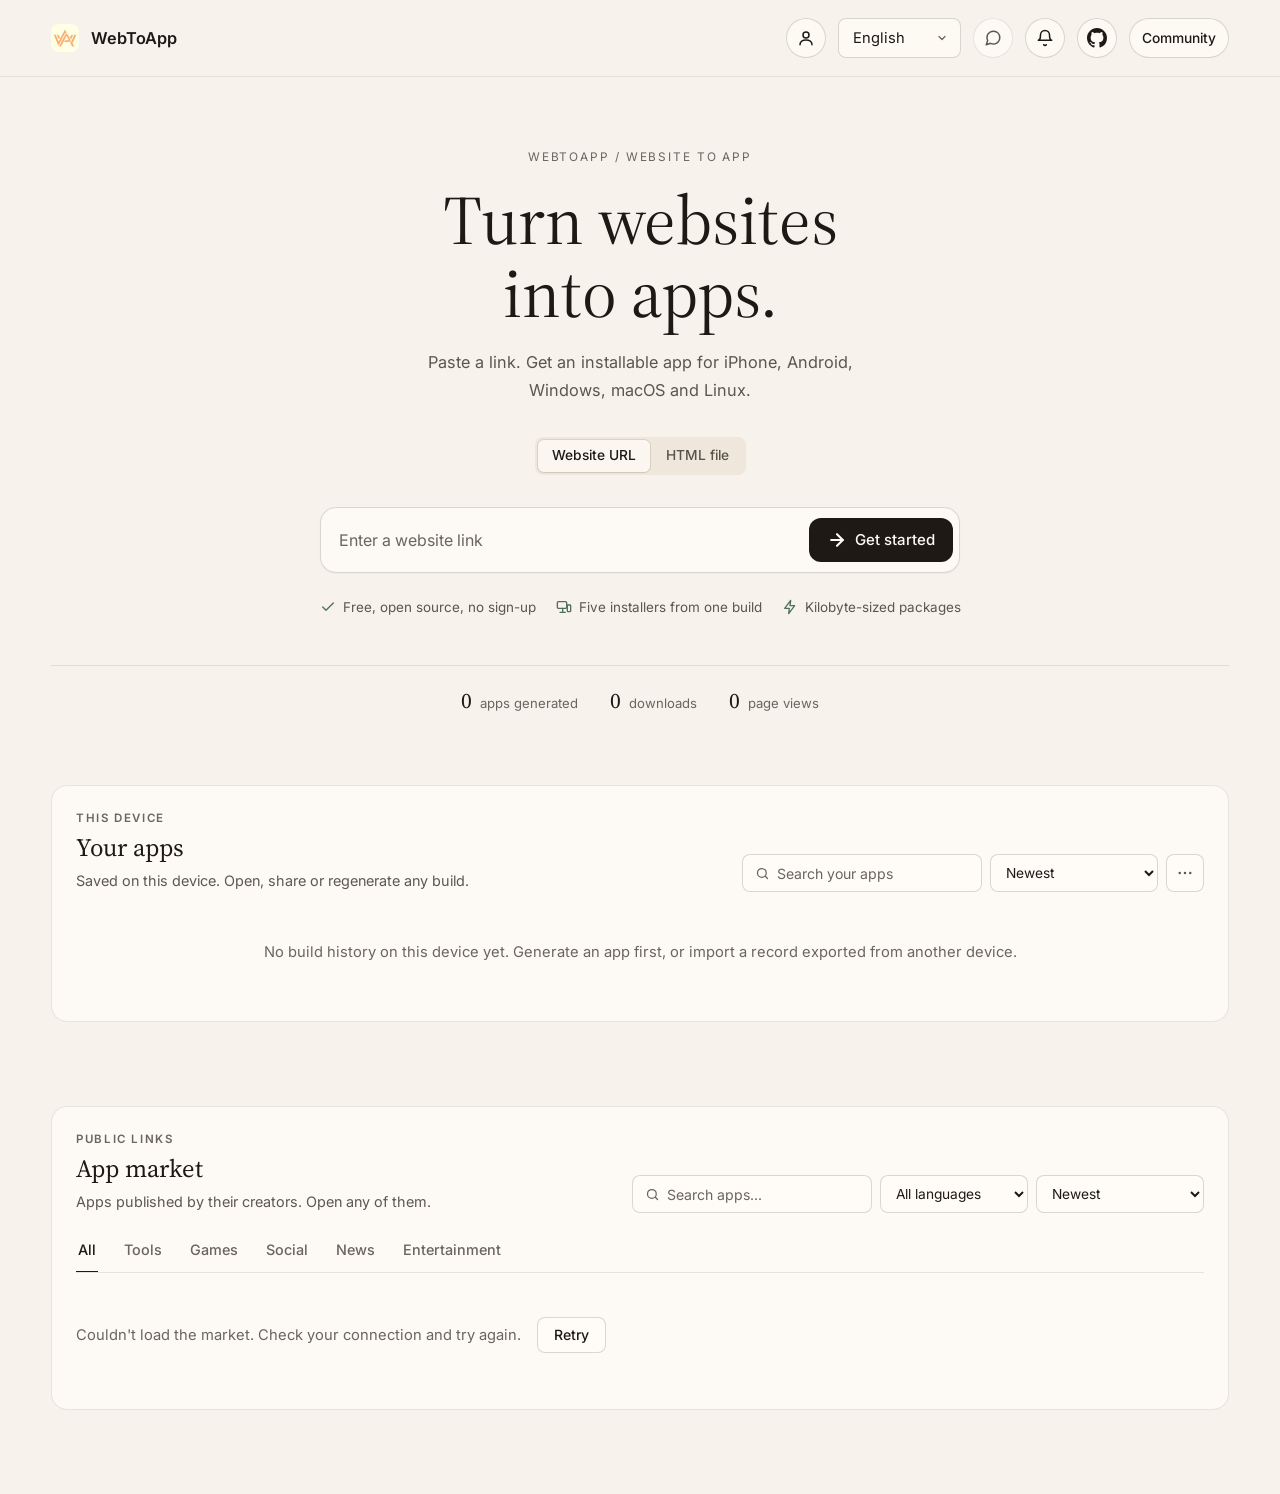
==== commit 41d0e255: "Site-wide feedback board: tagged threads, images, likes, replies, cascade delete (#248) A public com" ====
--- a/index.html
+++ b/index.html
@@ -48,9 +48,9 @@
   <link rel="preload" as="style" href="https://fonts.googleapis.com/css2?family=Inter:wght@400..700&family=Noto+Serif+SC:wght@400;500&family=Source+Serif+4:opsz,wght@8..60,400;8..60,500&display=swap">
   <link href="https://fonts.googleapis.com/css2?family=Inter:wght@400..700&family=Noto+Serif+SC:wght@400;500&family=Source+Serif+4:opsz,wght@8..60,400;8..60,500&display=swap" rel="stylesheet" media="print" onload="this.media='all'">
   <noscript><link href="https://fonts.googleapis.com/css2?family=Inter:wght@400..700&family=Noto+Serif+SC:wght@400;500&family=Source+Serif+4:opsz,wght@8..60,400;8..60,500&display=swap" rel="stylesheet"></noscript>
-  <link rel="stylesheet" href="css/style.css?v=20261116-icon1">
-  <script src="js/i18n.js?v=20261118-report1"></script>
-  <script src="js/i18n.en.js?v=20261118-report1"></script>
+  <link rel="stylesheet" href="css/style.css?v=20261118-board1">
+  <script src="js/i18n.js?v=20261118-board1"></script>
+  <script src="js/i18n.en.js?v=20261118-board1"></script>
 </head>
 <body>
   <header id="nav">
@@ -67,6 +67,11 @@
         <label id="lang-label" class="sr-only" for="lang-select" data-i18n="nav.langLabel">Language</label>
         <select id="lang-select" aria-labelledby="lang-label"></select>
       </div>
+      <button id="board-btn" class="board-btn" type="button"
+        aria-haspopup="dialog" aria-expanded="false" aria-controls="board-modal"
+        data-i18n-aria-label="board.title" data-i18n-title="board.title" aria-label="Feedback board" title="Feedback board">
+        <svg viewBox="0 0 24 24" width="18" height="18" fill="none" stroke="currentColor" stroke-width="2" stroke-linecap="round" stroke-linejoin="round" aria-hidden="true"><path d="M21 11.5a8.38 8.38 0 0 1-.9 3.8 8.5 8.5 0 0 1-7.6 4.7 8.38 8.38 0 0 1-3.8-.9L3 21l1.9-5.7a8.38 8.38 0 0 1-.9-3.8 8.5 8.5 0 0 1 4.7-7.6 8.38 8.38 0 0 1 3.8-.9h.5a8.48 8.48 0 0 1 8 8v.5z"/></svg>
+      </button>
       <div class="nav-notices">
         <button id="notices-btn" class="nav-notices-btn" type="button"
           aria-haspopup="dialog" aria-expanded="false" aria-controls="notices-panel"
@@ -750,11 +755,58 @@
     </div>
   </div>
 
+  <!-- ===== FEEDBACK BOARD (#248) ===== -->
+  <div id="board-modal" class="board-modal hidden" role="dialog" aria-modal="true" aria-labelledby="board-title">
+    <div class="board-card">
+      <div class="board-head">
+        <h2 id="board-title" class="board-title" data-i18n="board.title">Feedback board</h2>
+        <button id="board-close" class="board-close" type="button" data-i18n-aria-label="board.close" aria-label="Close">×</button>
+      </div>
+      <p class="board-intro" data-i18n="board.intro">Suggestions, questions and help requests — no account needed. Admins read and reply here.</p>
+
+      <form id="board-form" class="board-form">
+        <div class="board-tags" role="radiogroup" data-i18n-aria-label="board.tagLabel" aria-label="Choose a tag">
+          <label class="board-tag"><input type="radio" name="board-tag" value="suggestion"><span data-i18n="board.tag.suggestion">Suggestion</span></label>
+          <label class="board-tag"><input type="radio" name="board-tag" value="question"><span data-i18n="board.tag.question">Question</span></label>
+          <label class="board-tag"><input type="radio" name="board-tag" value="help"><span data-i18n="board.tag.help">Help</span></label>
+        </div>
+        <p id="board-tag-hint" class="board-tag-hint" data-i18n="board.tagHint.default">Pick a tag so the right people see your post.</p>
+        <textarea id="board-body" class="board-body" rows="3" maxlength="500" data-i18n-placeholder="board.bodyPlaceholder" placeholder="Share your idea, question or request… (max 500 chars)"></textarea>
+        <div class="board-form-foot">
+          <span id="board-count" class="board-count">0 / 500</span>
+          <label class="board-img-btn">
+            <input id="board-images" class="sr-only" type="file" accept="image/png,image/jpeg,image/webp" multiple>
+            <span data-i18n="board.addImages">Add images</span>
+          </label>
+          <button type="submit" id="board-submit" class="btn-primary board-submit" data-i18n="board.post">Post</button>
+        </div>
+        <div id="board-previews" class="board-previews"></div>
+        <p class="board-rules" data-i18n="board.rules">Up to 3 posts per hour · 500 chars · images ≤5MB total</p>
+        <p id="board-form-msg" class="board-form-msg" role="status"></p>
+      </form>
+
+      <div class="board-filters" role="tablist" data-i18n-aria-label="board.filterLabel" aria-label="Filter by tag">
+        <button type="button" class="board-filter active" data-board-filter="" role="tab" aria-selected="true" data-i18n="board.filter.all">All</button>
+        <button type="button" class="board-filter" data-board-filter="suggestion" role="tab" aria-selected="false" data-i18n="board.tag.suggestion">Suggestion</button>
+        <button type="button" class="board-filter" data-board-filter="question" role="tab" aria-selected="false" data-i18n="board.tag.question">Question</button>
+        <button type="button" class="board-filter" data-board-filter="help" role="tab" aria-selected="false" data-i18n="board.tag.help">Help</button>
+      </div>
+
+      <div id="board-list" class="board-list" aria-busy="true"></div>
+      <div id="board-empty" class="empty-state hidden" data-i18n="board.empty">No posts yet — be the first.</div>
+      <div id="board-error" class="empty-state board-error hidden" role="alert">
+        <p data-i18n="board.loadFailed">Couldn't load the board.</p>
+        <button id="board-retry" type="button" class="btn-secondary" data-i18n="board.retry">Retry</button>
+      </div>
+      <button id="board-load-more" type="button" class="btn-secondary section-more hidden" data-i18n="board.loadMore">Load more</button>
+    </div>
+  </div>
+
   <script src="js/ui.js?v=20261104-ui3"></script>
   <script src="js/announcements.js?v=20261118-notice1"></script>
   <script src="js/mdmini.js?v=20261013-ads1"></script>
   <script src="js/pow.js?v=20261118-pow1"></script>
-  <script src="js/app.v5.js?v=20261118-pow1"></script>
+  <script src="js/app.v5.js?v=20261118-board1"></script>
   <script>
   if ('serviceWorker' in navigator) {
     window.addEventListener('load', function () {
--- a/css/style.css
+++ b/css/style.css
@@ -4644,3 +4644,200 @@
   0% { background-position: 100% 0; }
   100% { background-position: 0 0; }
 }
+
+/* ===== Site feedback board (#248) ===== */
+.board-btn {
+  display: inline-flex;
+  align-items: center;
+  justify-content: center;
+  width: 40px;
+  height: 40px;
+  border-radius: 50%;
+  border: 1px solid var(--line);
+  background: var(--surface);
+  color: var(--ink-soft);
+  cursor: pointer;
+  transition: color var(--transition), border-color var(--transition), background var(--transition);
+}
+.board-btn:hover { color: var(--accent-text); border-color: var(--line-strong); background: var(--surface-strong); }
+
+.board-modal {
+  position: fixed;
+  inset: 0;
+  z-index: 200;
+  display: flex;
+  align-items: flex-start;
+  justify-content: center;
+  padding: 4vh 16px;
+  background: var(--scrim);
+  overflow-y: auto;
+}
+.board-modal.hidden { display: none; }
+.board-card {
+  position: relative;
+  width: min(680px, 100%);
+  max-height: 92vh;
+  overflow-y: auto;
+  background: var(--paper-strong);
+  border: 1px solid var(--line);
+  border-radius: var(--radius-xl);
+  box-shadow: var(--shadow-pop);
+  padding: 24px;
+}
+.board-head { display: flex; align-items: center; justify-content: space-between; gap: 12px; }
+.board-title { font-family: var(--font-serif); font-size: 1.3rem; color: var(--ink); margin: 0; }
+.board-close {
+  border: none; background: none; color: var(--ink-soft); font-size: 1.5rem;
+  line-height: 1; cursor: pointer; padding: 4px 8px; border-radius: var(--radius-sm);
+}
+.board-close:hover { color: var(--ink); background: var(--surface); }
+.board-intro { color: var(--ink-soft); font-size: .9rem; margin: 8px 0 16px; line-height: 1.5; }
+
+.board-form {
+  border: 1px solid var(--line);
+  border-radius: var(--radius-lg);
+  background: var(--surface);
+  padding: 14px;
+  margin-bottom: 18px;
+}
+.board-tags { display: flex; flex-wrap: wrap; gap: 8px; }
+.board-tag {
+  display: inline-flex; align-items: center; gap: 6px;
+  border: 1px solid var(--line); border-radius: 999px;
+  padding: 5px 12px; cursor: pointer; font-size: .85rem; color: var(--ink-soft);
+  transition: border-color var(--transition), color var(--transition), background var(--transition);
+}
+.board-tag input { accent-color: var(--accent); margin: 0; }
+.board-tag:has(input:checked) {
+  border-color: var(--accent); color: var(--accent-text);
+  background: rgba(var(--accent-rgb), 0.1);
+}
+.board-tag-hint { color: var(--ink-faint); font-size: .8rem; margin: 8px 0; line-height: 1.45; min-height: 1.2em; }
+.board-body {
+  width: 100%; box-sizing: border-box; resize: vertical;
+  border: 1px solid var(--line); border-radius: var(--radius-md);
+  background: var(--paper-strong); color: var(--ink);
+  padding: 10px 12px; font-family: var(--font-sans); font-size: .92rem; line-height: 1.5;
+}
+.board-body:focus { outline: none; border-color: var(--accent); }
+.board-form-foot { display: flex; align-items: center; gap: 10px; margin-top: 10px; flex-wrap: wrap; }
+.board-count { color: var(--ink-faint); font-size: .8rem; font-variant-numeric: tabular-nums; }
+.board-img-btn {
+  display: inline-flex; align-items: center; cursor: pointer;
+  border: 1px solid var(--line); border-radius: var(--radius-md);
+  padding: 6px 12px; font-size: .85rem; color: var(--ink-soft);
+  transition: border-color var(--transition), color var(--transition);
+}
+.board-img-btn:hover { border-color: var(--line-strong); color: var(--ink); }
+.board-submit { margin-inline-start: auto; }
+.board-previews { display: flex; flex-wrap: wrap; gap: 8px; margin-top: 10px; }
+.board-preview { position: relative; display: inline-block; }
+.board-preview img {
+  width: 64px; height: 64px; object-fit: cover;
+  border-radius: var(--radius-md); border: 1px solid var(--line); display: block;
+}
+.board-preview-rm {
+  position: absolute; top: -6px; inset-inline-end: -6px;
+  width: 20px; height: 20px; border-radius: 50%;
+  border: none; background: var(--danger); color: var(--on-accent);
+  font-size: .8rem; line-height: 1; cursor: pointer;
+}
+.board-rules { color: var(--ink-faint); font-size: .78rem; margin: 10px 0 0; }
+.board-form-msg { color: var(--danger-text); font-size: .85rem; margin: 8px 0 0; min-height: 1em; }
+
+.board-filters { display: flex; flex-wrap: wrap; gap: 8px; margin-bottom: 14px; }
+.board-filter {
+  border: 1px solid var(--line); background: var(--surface);
+  color: var(--ink-soft); border-radius: 999px; padding: 5px 14px;
+  font-size: .85rem; cursor: pointer;
+  transition: border-color var(--transition), color var(--transition), background var(--transition);
+}
+.board-filter:hover { border-color: var(--line-strong); color: var(--ink); }
+.board-filter.active {
+  border-color: var(--accent); color: var(--accent-text);
+  background: rgba(var(--accent-rgb), 0.1);
+}
+
+.board-list { display: flex; flex-direction: column; gap: 14px; }
+.board-topic {
+  border: 1px solid var(--line); border-radius: var(--radius-lg);
+  background: var(--surface); padding: 14px;
+}
+.board-topic-head { display: flex; align-items: center; flex-wrap: wrap; gap: 8px; }
+.board-tag-chip {
+  font-size: .72rem; padding: 2px 9px; border-radius: 999px;
+  border: 1px solid var(--line); color: var(--ink-soft); white-space: nowrap;
+}
+.board-tag-chip.tag-suggestion { color: var(--accent-text); border-color: rgba(var(--accent-rgb), 0.4); background: rgba(var(--accent-rgb), 0.08); }
+.board-tag-chip.tag-question { color: var(--ink); border-color: var(--line-strong); background: var(--paper-sunk); }
+.board-tag-chip.tag-help { color: var(--danger-text); border-color: rgba(var(--danger-rgb), 0.4); background: rgba(var(--danger-rgb), 0.08); }
+.board-author { display: inline-flex; align-items: center; gap: 6px; text-decoration: none; color: var(--ink); }
+.board-author:hover .board-author-name { color: var(--accent-text); }
+.board-avatar { width: 26px; height: 26px; border-radius: 50%; object-fit: cover; display: inline-block; }
+.board-avatar-fallback {
+  display: inline-flex; align-items: center; justify-content: center;
+  background: rgba(var(--accent-rgb), 0.15); color: var(--accent-text);
+  font-size: .8rem;
+}
+.board-author-name { font-size: .88rem; }
+.board-admin-badge {
+  font-size: .68rem; padding: 1px 7px; border-radius: 999px;
+  background: var(--accent); color: var(--on-accent); white-space: nowrap;
+}
+.board-when { color: var(--ink-faint); font-size: .78rem; margin-inline-start: auto; }
+.board-del {
+  border: none; background: none; color: var(--ink-faint);
+  font-size: .78rem; cursor: pointer; text-decoration: underline; padding: 2px 4px;
+}
+.board-del:hover { color: var(--danger-text); }
+.board-topic-body { margin: 10px 0 0; color: var(--ink); font-size: .92rem; line-height: 1.55; word-break: break-word; }
+.board-images { display: flex; flex-wrap: wrap; gap: 8px; margin-top: 10px; }
+.board-image-link { display: inline-block; }
+.board-image {
+  max-width: 160px; max-height: 160px; border-radius: var(--radius-md);
+  border: 1px solid var(--line); object-fit: cover; display: block;
+}
+.board-topic-foot { display: flex; align-items: center; gap: 12px; margin-top: 12px; flex-wrap: wrap; }
+.board-like {
+  display: inline-flex; align-items: center; gap: 5px;
+  border: 1px solid var(--line); background: var(--paper-strong);
+  color: var(--ink-soft); border-radius: 999px; padding: 4px 11px;
+  font-size: .8rem; cursor: pointer;
+  transition: color var(--transition), border-color var(--transition), background var(--transition);
+}
+.board-like:hover { border-color: var(--line-strong); color: var(--ink); }
+.board-like.liked { color: var(--accent-text); border-color: rgba(var(--accent-rgb), 0.4); background: rgba(var(--accent-rgb), 0.1); }
+.board-like-count { font-variant-numeric: tabular-nums; }
+.board-reply-toggle {
+  border: none; background: none; color: var(--ink-soft);
+  font-size: .8rem; cursor: pointer; text-decoration: underline; padding: 2px 4px;
+}
+.board-reply-toggle:hover { color: var(--accent-text); }
+.board-reply-count { color: var(--ink-faint); font-size: .78rem; }
+
+.board-replies { margin-top: 12px; display: flex; flex-direction: column; gap: 10px; }
+.board-reply {
+  border-inline-start: 2px solid var(--line-strong);
+  padding: 8px 0 8px 12px; margin-inline-start: 6px;
+}
+.board-reply-head { display: flex; align-items: center; flex-wrap: wrap; gap: 8px; }
+.board-reply-body { margin: 6px 0 0; color: var(--ink); font-size: .88rem; line-height: 1.5; word-break: break-word; }
+.board-reply-foot { margin-top: 8px; }
+.board-reply-form { margin-top: 10px; display: flex; flex-direction: column; gap: 8px; }
+.board-reply-form.hidden { display: none; }
+.board-reply-input {
+  width: 100%; box-sizing: border-box; resize: vertical;
+  border: 1px solid var(--line); border-radius: var(--radius-md);
+  background: var(--paper-strong); color: var(--ink);
+  padding: 8px 10px; font-family: var(--font-sans); font-size: .88rem; line-height: 1.5;
+}
+.board-reply-input:focus { outline: none; border-color: var(--accent); }
+.board-reply-submit { align-self: flex-end; }
+.board-error { display: flex; flex-direction: column; align-items: center; gap: 10px; }
+.board-error.hidden { display: none; }
+
+@media (max-width: 720px) {
+  .board-modal { padding: 0; align-items: stretch; }
+  .board-card { width: 100%; max-height: 100vh; border-radius: 0; padding: 18px 14px; }
+  .board-image { max-width: 120px; max-height: 120px; }
+}
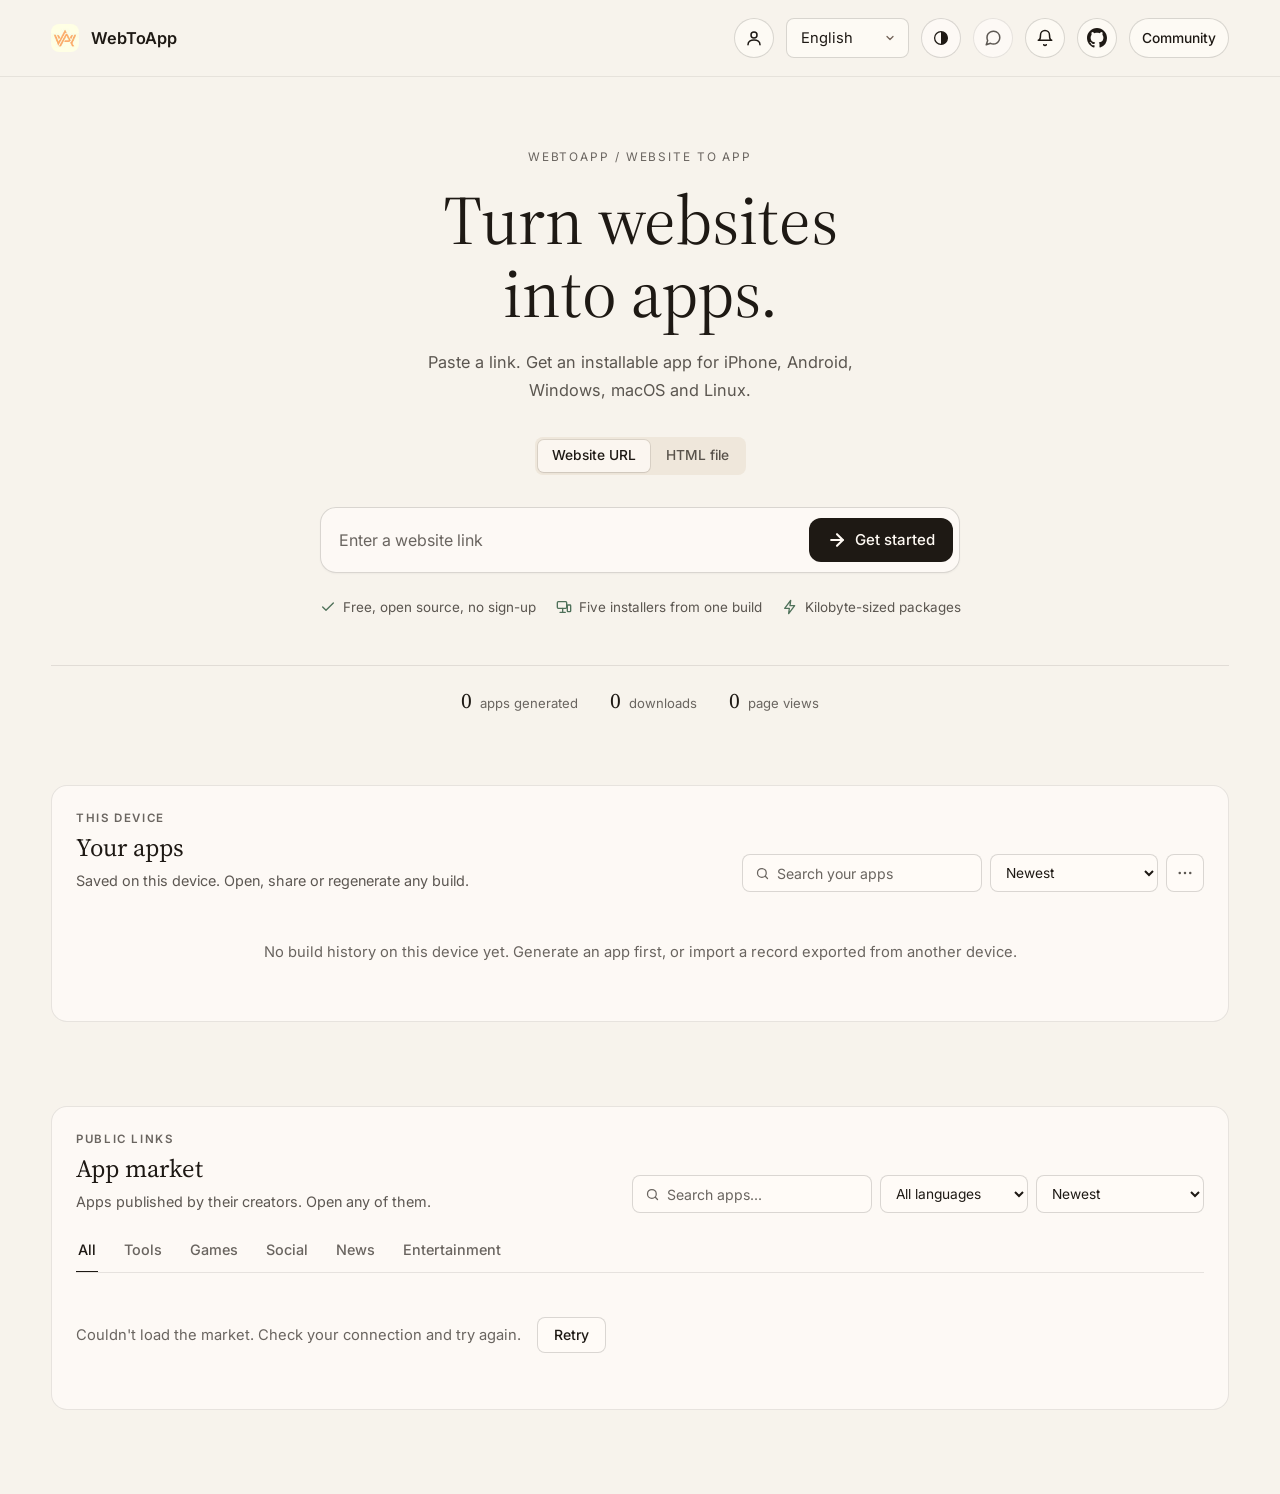
==== commit c003831b: "Refresh dark colors and let visitors choose their appearance" ====
--- a/index.html
+++ b/index.html
@@ -9,11 +9,11 @@
   <meta property="og:title" content="WebToApp — Turn websites into apps">
   <meta property="og:description" content="Enter a link. Seconds later it can be installed, shared and used like an app.">
   <meta property="og:type" content="website">
-  <meta name="theme-color" content="#efe4d4" media="(prefers-color-scheme: light)">
-  <meta name="theme-color" content="#17130f" media="(prefers-color-scheme: dark)">
-  <link rel="icon" href="assets/site-logo-96.jpg?v=20261104-brand2">
-  <link rel="apple-touch-icon" href="assets/apple-touch-icon.png?v=20261104-brand2">
-  <link rel="manifest" href="manifest.webmanifest">
+  <meta name="theme-color" content="#efe4d4">
+  <script src="/js/theme.js?v=20261127-theme1"></script>
+  <link rel="icon" href="/assets/site-logo-96.jpg?v=20261104-brand2">
+  <link rel="apple-touch-icon" href="/assets/apple-touch-icon.png?v=20261104-brand2">
+  <link rel="manifest" href="/manifest.webmanifest">
   <script>
   // Start the dynamic API calls while the page/CSS/JS are still downloading.
   // app.v5.js consumes these promises instead of issuing a second round-trip.
@@ -48,14 +48,15 @@
   <link rel="preload" as="style" href="https://fonts.googleapis.com/css2?family=Inter:wght@400..700&family=Noto+Serif+SC:wght@400;500&family=Source+Serif+4:opsz,wght@8..60,400;8..60,500&display=swap">
   <link href="https://fonts.googleapis.com/css2?family=Inter:wght@400..700&family=Noto+Serif+SC:wght@400;500&family=Source+Serif+4:opsz,wght@8..60,400;8..60,500&display=swap" rel="stylesheet" media="print" onload="this.media='all'">
   <noscript><link href="https://fonts.googleapis.com/css2?family=Inter:wght@400..700&family=Noto+Serif+SC:wght@400;500&family=Source+Serif+4:opsz,wght@8..60,400;8..60,500&display=swap" rel="stylesheet"></noscript>
-  <link rel="stylesheet" href="css/style.css?v=20261118-board1">
-  <script src="js/i18n.js?v=20261118-board1"></script>
-  <script src="js/i18n.en.js?v=20261118-board1"></script>
+  <link rel="stylesheet" href="/css/style.css?v=20261127-theme1">
+  <link rel="stylesheet" href="/css/theme.css?v=20261127-theme1">
+  <script src="/js/i18n.js?v=20261127-create1"></script>
+  <script src="/js/i18n.en.js?v=20261127-create1"></script>
 </head>
 <body>
   <header id="nav">
-    <a class="logo" href="/">
-      <img src="assets/site-logo-96.jpg?v=20261104-brand2" alt="WebToApp" width="28" height="28">
+    <a class="logo" href="/WebToApp/">
+      <img src="/assets/site-logo-96.jpg?v=20261104-brand2" alt="WebToApp" width="28" height="28">
       <span>WebToApp</span>
     </a>
     <div class="nav-actions">
@@ -67,59 +68,80 @@
         <label id="lang-label" class="sr-only" for="lang-select" data-i18n="nav.langLabel">Language</label>
         <select id="lang-select" aria-labelledby="lang-label"></select>
       </div>
-      <button id="board-btn" class="board-btn" type="button"
-        aria-haspopup="dialog" aria-expanded="false" aria-controls="board-modal"
-        data-i18n-aria-label="board.title" data-i18n-title="board.title" aria-label="Feedback board" title="Feedback board">
-        <svg viewBox="0 0 24 24" width="18" height="18" fill="none" stroke="currentColor" stroke-width="2" stroke-linecap="round" stroke-linejoin="round" aria-hidden="true"><path d="M21 11.5a8.38 8.38 0 0 1-.9 3.8 8.5 8.5 0 0 1-7.6 4.7 8.38 8.38 0 0 1-3.8-.9L3 21l1.9-5.7a8.38 8.38 0 0 1-.9-3.8 8.5 8.5 0 0 1 4.7-7.6 8.38 8.38 0 0 1 3.8-.9h.5a8.48 8.48 0 0 1 8 8v.5z"/></svg>
+      <details class="theme-picker" hidden>
+        <summary aria-label="Appearance" title="Appearance">
+          <svg viewBox="0 0 24 24" width="18" height="18" fill="none" stroke="currentColor" stroke-width="1.7" aria-hidden="true">
+            <circle cx="12" cy="12" r="8.5"/>
+            <path d="M12 3.5a8.5 8.5 0 0 1 0 17Z" fill="currentColor" stroke="none"/>
+          </svg>
+        </summary>
+        <div class="theme-options" role="group" aria-label="Appearance">
+          <button type="button" data-theme-choice="system" aria-pressed="true">System</button>
+          <button type="button" data-theme-choice="light" aria-pressed="false">Light</button>
+          <button type="button" data-theme-choice="dark" aria-pressed="false">Dark</button>
+        </div>
+      </details>
+      <button id="nav-more-btn" class="nav-more-btn btn-secondary" type="button" aria-expanded="false" aria-controls="nav-secondary" data-i18n-aria-label="nav.more" aria-label="More">
+        <svg viewBox="0 0 24 24" width="20" height="20" fill="currentColor" aria-hidden="true"><circle cx="5" cy="12" r="1.7"/><circle cx="12" cy="12" r="1.7"/><circle cx="19" cy="12" r="1.7"/></svg>
       </button>
-      <div class="nav-notices">
-        <button id="notices-btn" class="nav-notices-btn" type="button"
-          aria-haspopup="dialog" aria-expanded="false" aria-controls="notices-panel"
-          aria-label="Notices" title="Notices">
-          <svg viewBox="0 0 24 24" width="18" height="18" fill="none" stroke="currentColor" stroke-width="2" stroke-linecap="round" stroke-linejoin="round" aria-hidden="true"><path d="M18 8a6 6 0 1 0-12 0c0 7-3 7-3 7h18s-3 0-3-7"/><path d="M13.7 21a2 2 0 0 1-3.4 0"/></svg>
+      <div id="nav-secondary" class="nav-secondary">
+        <button id="board-btn" class="board-btn" type="button"
+          aria-haspopup="dialog" aria-expanded="false" aria-controls="board-modal"
+          data-i18n-aria-label="board.title" data-i18n-title="board.title" aria-label="Feedback board" title="Feedback board">
+          <svg viewBox="0 0 24 24" width="18" height="18" fill="none" stroke="currentColor" stroke-width="2" stroke-linecap="round" stroke-linejoin="round" aria-hidden="true"><path d="M21 11.5a8.38 8.38 0 0 1-.9 3.8 8.5 8.5 0 0 1-7.6 4.7 8.38 8.38 0 0 1-3.8-.9L3 21l1.9-5.7a8.38 8.38 0 0 1-.9-3.8 8.5 8.5 0 0 1 4.7-7.6 8.38 8.38 0 0 1 3.8-.9h.5a8.48 8.48 0 0 1 8 8v.5z"/></svg>
+          <span class="nav-secondary-label" data-i18n="board.title">Feedback board</span>
         </button>
-        <div id="notices-panel" class="nav-notices-panel hidden" role="dialog" aria-labelledby="notices-title" hidden>
-          <div class="nav-notices-head">
-            <p id="notices-title" class="nav-notices-title"></p>
-            <button id="notices-close" class="nav-notices-close" type="button" aria-label="Close">×</button>
-          </div>
-          <div id="notices-scroll" class="nav-notices-scroll"></div>
-        </div>
-      </div>
-      <a class="gh-link" href="https://github.com/shiaho777/WebToApp" target="_blank" rel="noopener noreferrer"
-         data-i18n-aria-label="nav.github" aria-label="View source on GitHub" title="GitHub">
-        <svg viewBox="0 0 16 16" width="20" height="20" aria-hidden="true" fill="currentColor">
-          <path d="M8 0C3.58 0 0 3.58 0 8c0 3.54 2.29 6.53 5.47 7.59.4.07.55-.17.55-.38 0-.19-.01-.82-.01-1.49-2.01.37-2.53-.49-2.69-.94-.09-.23-.48-.94-.82-1.13-.28-.15-.68-.52-.01-.53.63-.01 1.08.58 1.23.82.72 1.21 1.87.87 2.33.66.07-.52.28-.87.51-1.07-1.78-.2-3.64-.89-3.64-3.95 0-.87.31-1.59.82-2.15-.08-.2-.36-1.02.08-2.12 0 0 .67-.21 2.2.82.64-.18 1.32-.27 2-.27.68 0 1.36.09 2 .27 1.53-1.04 2.2-.82 2.2-.82.44 1.1.16 1.92.08 2.12.51.56.82 1.27.82 2.15 0 3.07-1.87 3.75-3.65 3.95.29.25.54.73.54 1.48 0 1.07-.01 1.93-.01 2.2 0 .21.15.46.55.38A8.013 8.013 0 0 0 16 8c0-4.42-3.58-8-8-8z"/>
-        </svg>
-      </a>
-      <div class="qq-group">
-        <button id="qq-group-btn" class="qq-group-btn" type="button"
-          aria-haspopup="dialog" aria-expanded="false" aria-controls="qq-group-panel"
-          data-i18n-aria-label="nav.qq" data-i18n-title="nav.qq" aria-label="Community" title="Community">
-          <span data-i18n="nav.qqShort">Community</span>
-        </button>
-        <div id="qq-group-panel" class="qq-group-panel hidden" role="dialog" aria-labelledby="community-title">
-          <button id="qq-group-close" class="qq-group-close" type="button" data-i18n-aria-label="nav.qqClose" aria-label="Close">×</button>
-          <p id="community-title" class="qq-group-title" data-i18n="nav.communityTitle">社区</p>
-          <section class="community-block">
-            <h2 class="community-kicker" data-i18n="nav.tgTitle">Telegram</h2>
-            <p class="qq-group-lead" data-i18n="nav.tgNote">这是另一个同名项目的群，这边的事也可以在那里一起聊。</p>
-            <a class="qq-group-join community-link" href="https://t.me/webtoapp777" target="_blank" rel="noopener noreferrer" data-i18n="nav.tgJoin">打开 Telegram</a>
-          </section>
-          <section class="community-block">
-            <h2 class="community-kicker" data-i18n="nav.qqSection">QQ 群</h2>
-            <p class="community-name">WebToApp 网页版</p>
-            <p class="qq-group-lead" data-i18n="nav.qqLead">点击链接加入群聊【WebToApp 网页版】</p>
-            <p class="qq-group-number-row">
-              <span data-i18n="nav.qqNumber">群号</span>
-              <strong id="qq-group-number">947508787</strong>
-            </p>
-            <div class="qq-group-actions">
-              <a class="qq-group-join" href="https://qm.qq.com/q/F9BHHJNvtm" target="_blank" rel="noopener noreferrer" data-i18n="nav.qqJoin">加入群聊</a>
-              <button id="qq-group-copy" class="qq-group-copy" type="button" data-i18n="nav.qqCopy">复制群号</button>
-            </div>
-            <p id="qq-group-status" class="qq-group-status" role="status"></p>
-          </section>
+        <div class="nav-notices">
+          <button id="notices-btn" class="nav-notices-btn" type="button"
+            aria-haspopup="dialog" aria-expanded="false" aria-controls="notices-panel"
+            aria-label="Notices" title="Notices">
+            <svg viewBox="0 0 24 24" width="18" height="18" fill="none" stroke="currentColor" stroke-width="2" stroke-linecap="round" stroke-linejoin="round" aria-hidden="true"><path d="M18 8a6 6 0 1 0-12 0c0 7-3 7-3 7h18s-3 0-3-7"/><path d="M13.7 21a2 2 0 0 1-3.4 0"/></svg>
+            <span class="nav-secondary-label" data-i18n="nav.notices">Notices</span>
+          </button>
+          <div id="notices-panel" class="nav-notices-panel hidden" role="dialog" aria-labelledby="notices-title" hidden>
+            <div class="nav-notices-head">
+              <p id="notices-title" class="nav-notices-title"></p>
+              <button id="notices-close" class="nav-notices-close" type="button" aria-label="Close">×</button>
+            </div>
+            <div id="notices-scroll" class="nav-notices-scroll"></div>
+          </div>
+        </div>
+        <a class="gh-link" href="https://github.com/shiaho777/WebToApp" target="_blank" rel="noopener noreferrer"
+           data-i18n-aria-label="nav.github" aria-label="View source on GitHub" title="GitHub">
+          <svg viewBox="0 0 16 16" width="20" height="20" aria-hidden="true" fill="currentColor">
+            <path d="M8 0C3.58 0 0 3.58 0 8c0 3.54 2.29 6.53 5.47 7.59.4.07.55-.17.55-.38 0-.19-.01-.82-.01-1.49-2.01.37-2.53-.49-2.69-.94-.09-.23-.48-.94-.82-1.13-.28-.15-.68-.52-.01-.53.63-.01 1.08.58 1.23.82.72 1.21 1.87.87 2.33.66.07-.52.28-.87.51-1.07-1.78-.2-3.64-.89-3.64-3.95 0-.87.31-1.59.82-2.15-.08-.2-.36-1.02.08-2.12 0 0 .67-.21 2.2.82.64-.18 1.32-.27 2-.27.68 0 1.36.09 2 .27 1.53-1.04 2.2-.82 2.2-.82.44 1.1.16 1.92.08 2.12.51.56.82 1.27.82 2.15 0 3.07-1.87 3.75-3.65 3.95.29.25.54.73.54 1.48 0 1.07-.01 1.93-.01 2.2 0 .21.15.46.55.38A8.013 8.013 0 0 0 16 8c0-4.42-3.58-8-8-8z"/>
+          </svg>
+          <span class="nav-secondary-label" data-i18n="nav.github">View source on GitHub</span>
+        </a>
+        <div class="qq-group">
+          <button id="qq-group-btn" class="qq-group-btn" type="button"
+            aria-haspopup="dialog" aria-expanded="false" aria-controls="qq-group-panel"
+            data-i18n-aria-label="nav.qq" data-i18n-title="nav.qq" aria-label="Community" title="Community">
+            <span data-i18n="nav.qqShort">Community</span>
+          </button>
+          <div id="qq-group-panel" class="qq-group-panel hidden" role="dialog" aria-labelledby="community-title">
+            <button id="qq-group-close" class="qq-group-close" type="button" data-i18n-aria-label="nav.qqClose" aria-label="Close">×</button>
+            <p id="community-title" class="qq-group-title" data-i18n="nav.communityTitle">社区</p>
+            <section class="community-block">
+              <h2 class="community-kicker" data-i18n="nav.tgTitle">Telegram</h2>
+              <p class="qq-group-lead" data-i18n="nav.tgNote">这是另一个同名项目的群，这边的事也可以在那里一起聊。</p>
+              <a class="qq-group-join community-link" href="https://t.me/webtoapp777" target="_blank" rel="noopener noreferrer" data-i18n="nav.tgJoin">打开 Telegram</a>
+            </section>
+            <section class="community-block">
+              <h2 class="community-kicker" data-i18n="nav.qqSection">QQ 群</h2>
+              <p class="community-name">WebToApp 网页版</p>
+              <p class="qq-group-lead" data-i18n="nav.qqLead">点击链接加入群聊【WebToApp 网页版】</p>
+              <p class="qq-group-number-row">
+                <span data-i18n="nav.qqNumber">群号</span>
+                <strong id="qq-group-number">947508787</strong>
+              </p>
+              <div class="qq-group-actions">
+                <a class="qq-group-join" href="https://qm.qq.com/q/F9BHHJNvtm" target="_blank" rel="noopener noreferrer" data-i18n="nav.qqJoin">加入群聊</a>
+                <button id="qq-group-copy" class="qq-group-copy" type="button" data-i18n="nav.qqCopy">复制群号</button>
+              </div>
+              <p id="qq-group-status" class="qq-group-status" role="status"></p>
+            </section>
+          </div>
         </div>
       </div>
     </div>
@@ -183,49 +205,6 @@
     <!-- ===== WORKSPACE ===== -->
     <section id="workspace" class="hidden">
       <div class="workspace-grid">
-        <!-- Analysis -->
-        <div class="panel" id="analysis-panel">
-          <div class="panel-head">
-            <h2 data-i18n="analysis.title">Site analysis</h2>
-            <span id="analysis-status" class="status-badge" data-i18n="analysis.statusAnalyzing">Analyzing</span>
-          </div>
-          <div id="analysis-body" class="panel-body">
-            <div class="analysis-loader">
-              <div class="loader-bar"></div>
-              <p id="loader-text" data-i18n="analysis.fetching">Fetching page...</p>
-            </div>
-          </div>
-          <!-- Platform overview: static, always visible. One build ships all
-               five installers at once — this is what kills the
-               "Android-only" misunderstanding the old config panel created. -->
-          <div class="platform-overview">
-            <h3 data-i18n="platforms.title">One build, five apps</h3>
-            <p class="platform-overview-sub" data-i18n="platforms.sub">Every generation produces all five installers at once — no extra ticks, no rebuilds.</p>
-            <ul class="platform-list">
-              <li>
-                <span class="p-icon p-icon-android" aria-hidden="true"><svg viewBox="0 0 24 24"><path d="M18.4395 5.5586c-.675 1.1664-1.352 2.3318-2.0274 3.498-.0366-.0155-.0742-.0286-.1113-.043-1.8249-.6957-3.484-.8-4.42-.787-1.8551.0185-3.3544.4643-4.2597.8203-.084-.1494-1.7526-3.021-2.0215-3.4864a1.1451 1.1451 0 0 0-.1406-.1914c-.3312-.364-.9054-.4859-1.379-.203-.475.282-.7136.9361-.3886 1.5019 1.9466 3.3696-.0966-.2158 1.9473 3.3593.0172.031-.4946.2642-1.3926 1.0177C2.8987 12.176.452 14.772 0 18.9902h24c-.119-1.1108-.3686-2.099-.7461-3.0683-.7438-1.9118-1.8435-3.2928-2.7402-4.1836a12.1048 12.1048 0 0 0-2.1309-1.6875c.6594-1.122 1.312-2.2559 1.9649-3.3848.2077-.3615.1886-.7956-.0079-1.1191a1.1001 1.1001 0 0 0-.8515-.5332c-.5225-.0536-.9392.3128-1.0488.5449zm-.0391 8.461c.3944.5926.324 1.3306-.1563 1.6503-.4799.3197-1.188.0985-1.582-.4941-.3944-.5927-.324-1.3307.1563-1.6504.4727-.315 1.1812-.1086 1.582.4941zM7.207 13.5273c.4803.3197.5506 1.0577.1563 1.6504-.394.5926-1.1038.8138-1.584.4941-.48-.3197-.5503-1.0577-.1563-1.6504.4008-.6021 1.1087-.8106 1.584-.4941z"/></svg></span>
-                <div><strong>Android</strong><span data-i18n="platforms.androidDetail">Signed WebView APK · ~21 KB</span></div>
-              </li>
-              <li>
-                <span class="p-icon p-icon-apple" aria-hidden="true"><svg viewBox="0 0 24 24"><path d="M12.152 6.896c-.948 0-2.415-1.078-3.96-1.04-2.04.027-3.91 1.183-4.961 3.014-2.117 3.675-.546 9.103 1.519 12.09 1.013 1.454 2.208 3.09 3.792 3.039 1.52-.065 2.09-.987 3.935-.987 1.831 0 2.35.987 3.96.948 1.637-.026 2.676-1.48 3.676-2.948 1.156-1.688 1.636-3.325 1.662-3.415-.039-.013-3.182-1.221-3.22-4.857-.026-3.04 2.48-4.494 2.597-4.559-1.429-2.09-3.623-2.324-4.39-2.376-2-.156-3.675 1.09-4.61 1.09zM15.53 3.83c.843-1.012 1.4-2.427 1.245-3.83-1.207.052-2.662.805-3.532 1.818-.78.896-1.454 2.338-1.273 3.714 1.338.104 2.715-.688 3.559-1.701"/></svg></span>
-                <div><strong>iOS / iPadOS</strong><span data-i18n="platforms.iosDetail">Web Clip profile · ~4 KB</span></div>
-              </li>
-              <li>
-                <span class="p-icon p-icon-apple" aria-hidden="true"><svg viewBox="0 0 24 24"><path d="M12.152 6.896c-.948 0-2.415-1.078-3.96-1.04-2.04.027-3.91 1.183-4.961 3.014-2.117 3.675-.546 9.103 1.519 12.09 1.013 1.454 2.208 3.09 3.792 3.039 1.52-.065 2.09-.987 3.935-.987 1.831 0 2.35.987 3.96.948 1.637-.026 2.676-1.48 3.676-2.948 1.156-1.688 1.636-3.325 1.662-3.415-.039-.013-3.182-1.221-3.22-4.857-.026-3.04 2.48-4.494 2.597-4.559-1.429-2.09-3.623-2.324-4.39-2.376-2-.156-3.675 1.09-4.61 1.09zM15.53 3.83c.843-1.012 1.4-2.427 1.245-3.83-1.207.052-2.662.805-3.532 1.818-.78.896-1.454 2.338-1.273 3.714 1.338.104 2.715-.688 3.559-1.701"/></svg></span>
-                <div><strong>macOS</strong><span data-i18n="platforms.macosDetail">Standalone .app window · ~135 KB</span></div>
-              </li>
-              <li>
-                <span class="p-icon p-icon-windows" aria-hidden="true"><svg viewBox="0 0 88 88"><path d="M0 12.402 35.687 7.542l.016 34.423-35.67.203zm35.67 33.529.028 34.453L.028 75.48.026 45.7zm4.326-39.025L87.314 0v41.527l-47.318.376zm47.329 39.349-.011 41.34-47.318-6.678-.066-34.739z"/></svg></span>
-                <div><strong>Windows</strong><span data-i18n="platforms.windowsDetail">Launcher .zip · ~1.2 KB</span></div>
-              </li>
-              <li>
-                <span class="p-icon p-icon-linux p-icon-outline" aria-hidden="true"><svg viewBox="0 0 24 24" fill="none" stroke="currentColor" stroke-width="2" stroke-linecap="round" stroke-linejoin="round"><rect x="3" y="4" width="18" height="16" rx="2"/><path d="M7 9l3 3-3 3M12 15h5"/></svg></span>
-                <div><strong>Linux</strong><span data-i18n="platforms.linuxDetail">Desktop entry .tar.gz · ~0.7 KB</span></div>
-              </li>
-            </ul>
-          </div>
-        </div>
-
         <!-- Config -->
         <div class="panel" id="config-panel">
           <div class="panel-head"><h2 data-i18n="config.title">App configuration</h2></div>
@@ -235,32 +214,6 @@
                 <span data-i18n="config.appName">App name</span>
                 <input id="app-name" type="text" data-i18n-placeholder="config.appNamePlaceholder" placeholder="Auto-detecting...">
                 <small id="app-name-source-note" class="field-note field-note-inline" data-i18n="config.appNameNote">Name and source are filled in automatically after analysis</small>
-              </label>
-              <label class="field field-full">
-                <span data-i18n="config.appDesc">App description (optional)</span>
-                <input id="app-desc" type="text" maxlength="80" data-i18n-placeholder="config.appDescPlaceholder" placeholder="One line shown on the market card and app page">
-              </label>
-              <label class="field field-full">
-                <span data-i18n="config.aboutLabel">About section (optional)</span>
-                <textarea id="about-text" rows="3" maxlength="2000" data-i18n-placeholder="config.aboutPlaceholder" placeholder="Intro shown inside the About fold on the app page"></textarea>
-              </label>
-              <div class="field field-full">
-                <span data-i18n="config.aboutImagesLabel">About images (optional)</span>
-                <div class="file-picker-row">
-                  <input id="about-images-input" class="sr-only" type="file" accept="image/png,image/jpeg,image/webp,image/gif" multiple>
-                  <label for="about-images-input" class="file-picker-btn" data-i18n="config.chooseFile">Choose file</label>
-                  <span id="about-images-name" class="file-picker-name" data-i18n="config.noFileChosen">No file chosen</span>
-                  <button id="about-images-clear" class="icon-upload-clear" type="button" data-i18n="config.aboutImagesClear">Clear</button>
-                </div>
-                <div id="about-images-preview" class="about-images-preview"></div>
-                <small class="field-note" data-i18n="config.aboutImagesNote">Up to 3 images; anything over 800KB is auto-compressed near-losslessly.</small>
-              </div>
-              <label class="field">
-                <span data-i18n="config.themeColor">Theme color</span>
-                <div class="color-wrap">
-                  <input id="app-color" type="color" value="#7c3aed">
-                  <span id="color-hex">#7c3aed</span>
-                </div>
               </label>
               <label class="field field-full">
                 <span data-i18n="config.appIcon">App icon</span>
@@ -281,231 +234,6 @@
                   </div>
                 </div>
               </label>
-            </div>
-
-            <!-- Platform settings: one tab per platform. Only Android has
-                 extra knobs today (they drive the real APK build); the other
-                 four shells reuse the shared name/icon/theme above, and each
-                 tab says so explicitly instead of pretending. -->
-            <div class="platform-config">
-              <div class="platform-config-head">
-                <span data-i18n="config.platformsTitle">Platform settings</span>
-                <small data-i18n="config.platformsSub">One build covers all five — pick a tab to inspect</small>
-              </div>
-              <div class="platform-tabs" role="tablist" data-i18n-aria-label="config.tabsLabel" aria-label="Platform settings tabs">
-                <button class="platform-tab active" type="button" role="tab" aria-selected="true" aria-controls="panel-android" id="tab-android" data-platform-tab="android">
-                  <svg viewBox="0 0 24 24" aria-hidden="true"><path d="M18.4395 5.5586c-.675 1.1664-1.352 2.3318-2.0274 3.498-.0366-.0155-.0742-.0286-.1113-.043-1.8249-.6957-3.484-.8-4.42-.787-1.8551.0185-3.3544.4643-4.2597.8203-.084-.1494-1.7526-3.021-2.0215-3.4864a1.1451 1.1451 0 0 0-.1406-.1914c-.3312-.364-.9054-.4859-1.379-.203-.475.282-.7136.9361-.3886 1.5019 1.9466 3.3696-.0966-.2158 1.9473 3.3593.0172.031-.4946.2642-1.3926 1.0177C2.8987 12.176.452 14.772 0 18.9902h24c-.119-1.1108-.3686-2.099-.7461-3.0683-.7438-1.9118-1.8435-3.2928-2.7402-4.1836a12.1048 12.1048 0 0 0-2.1309-1.6875c.6594-1.122 1.312-2.2559 1.9649-3.3848.2077-.3615.1886-.7956-.0079-1.1191a1.1001 1.1001 0 0 0-.8515-.5332c-.5225-.0536-.9392.3128-1.0488.5449zm-.0391 8.461c.3944.5926.324 1.3306-.1563 1.6503-.4799.3197-1.188.0985-1.582-.4941-.3944-.5927-.324-1.3307.1563-1.6504.4727-.315 1.1812-.1086 1.582.4941zM7.207 13.5273c.4803.3197.5506 1.0577.1563 1.6504-.394.5926-1.1038.8138-1.584.4941-.48-.3197-.5503-1.0577-.1563-1.6504.4008-.6021 1.1087-.8106 1.584-.4941z"/></svg>
-                  <span>Android</span>
-                </button>
-                <button class="platform-tab" type="button" role="tab" aria-selected="false" aria-controls="panel-ios" id="tab-ios" data-platform-tab="ios" tabindex="-1">
-                  <svg viewBox="0 0 24 24" aria-hidden="true"><path d="M12.152 6.896c-.948 0-2.415-1.078-3.96-1.04-2.04.027-3.91 1.183-4.961 3.014-2.117 3.675-.546 9.103 1.519 12.09 1.013 1.454 2.208 3.09 3.792 3.039 1.52-.065 2.09-.987 3.935-.987 1.831 0 2.35.987 3.96.948 1.637-.026 2.676-1.48 3.676-2.948 1.156-1.688 1.636-3.325 1.662-3.415-.039-.013-3.182-1.221-3.22-4.857-.026-3.04 2.48-4.494 2.597-4.559-1.429-2.09-3.623-2.324-4.39-2.376-2-.156-3.675 1.09-4.61 1.09zM15.53 3.83c.843-1.012 1.4-2.427 1.245-3.83-1.207.052-2.662.805-3.532 1.818-.78.896-1.454 2.338-1.273 3.714 1.338.104 2.715-.688 3.559-1.701"/></svg>
-                  <span>iOS</span>
-                </button>
-                <button class="platform-tab" type="button" role="tab" aria-selected="false" aria-controls="panel-macos" id="tab-macos" data-platform-tab="macos" tabindex="-1">
-                  <svg viewBox="0 0 24 24" aria-hidden="true"><path d="M12.152 6.896c-.948 0-2.415-1.078-3.96-1.04-2.04.027-3.91 1.183-4.961 3.014-2.117 3.675-.546 9.103 1.519 12.09 1.013 1.454 2.208 3.09 3.792 3.039 1.52-.065 2.09-.987 3.935-.987 1.831 0 2.35.987 3.96.948 1.637-.026 2.676-1.48 3.676-2.948 1.156-1.688 1.636-3.325 1.662-3.415-.039-.013-3.182-1.221-3.22-4.857-.026-3.04 2.48-4.494 2.597-4.559-1.429-2.09-3.623-2.324-4.39-2.376-2-.156-3.675 1.09-4.61 1.09zM15.53 3.83c.843-1.012 1.4-2.427 1.245-3.83-1.207.052-2.662.805-3.532 1.818-.78.896-1.454 2.338-1.273 3.714 1.338.104 2.715-.688 3.559-1.701"/></svg>
-                  <span>macOS</span>
-                </button>
-                <button class="platform-tab" type="button" role="tab" aria-selected="false" aria-controls="panel-windows" id="tab-windows" data-platform-tab="windows" tabindex="-1">
-                  <svg viewBox="0 0 88 88" aria-hidden="true"><path d="M0 12.402 35.687 7.542l.016 34.423-35.67.203zm35.67 33.529.028 34.453L.028 75.48.026 45.7zm4.326-39.025L87.314 0v41.527l-47.318.376zm47.329 39.349-.011 41.34-47.318-6.678-.066-34.739z"/></svg>
-                  <span>Windows</span>
-                </button>
-                <button class="platform-tab" type="button" role="tab" aria-selected="false" aria-controls="panel-linux" id="tab-linux" data-platform-tab="linux" tabindex="-1">
-                  <svg viewBox="0 0 24 24" aria-hidden="true" fill="none" stroke="currentColor" stroke-width="2" stroke-linecap="round" stroke-linejoin="round"><rect x="3" y="4" width="18" height="16" rx="2"/><path d="M7 9l3 3-3 3M12 15h5"/></svg>
-                  <span>Linux</span>
-                </button>
-              </div>
-              <div class="platform-panels">
-                <section class="platform-panel" role="tabpanel" id="panel-android" aria-labelledby="tab-android" data-platform-panel="android" tabindex="0">
-                  <div class="feature-grid">
-                    <section class="feature-card">
-                      <div class="feature-copy">
-                        <div class="feature-heading-row">
-                          <strong data-i18n="config.immersiveTitle">Immersive fullscreen</strong>
-                          <span class="feature-tag">Android</span>
-                        </div>
-                        <p data-i18n="config.immersiveDesc">Hide the Android status and navigation bars so content fills the screen. iPhone apps already launch fullscreen by default.</p>
-                      </div>
-                      <label class="switch" data-i18n-aria-label="config.immersiveTitle" aria-label="Immersive fullscreen">
-                        <input id="feature-immersive-fullscreen" type="checkbox" checked>
-                        <span class="switch-ui"></span>
-                      </label>
-                    </section>
-
-                    <section class="feature-card">
-                      <div class="feature-copy">
-                        <div class="feature-heading-row">
-                          <strong data-i18n="config.desktopTitle">Desktop mode</strong>
-                          <span class="feature-tag">Android</span>
-                        </div>
-                        <p data-i18n="config.desktopDesc">Visit the site with a desktop browser identity. Good for dashboards, consoles and some video pages.</p>
-                      </div>
-                      <label class="switch" data-i18n-aria-label="config.desktopTitle" aria-label="Desktop mode">
-                        <input id="feature-desktop-mode" type="checkbox">
-                        <span class="switch-ui"></span>
-                      </label>
-                    </section>
-                  </div>
-                  <details class="advanced-panel">
-                    <summary>
-                      <span data-i18n="config.advancedTitle">Advanced settings</span>
-                      <small data-i18n="config.advancedSub">Android version and package name</small>
-                    </summary>
-                    <div class="advanced-grid">
-                      <label class="field">
-                        <span data-i18n="config.versionName">Android version name</span>
-                        <input id="android-version-name" type="text" placeholder="1.0.0" value="1.0.0">
-                        <small class="field-note" data-i18n="config.versionNameNote">Only letters, digits, dots, underscores and hyphens are kept</small>
-                      </label>
-                      <label class="field">
-                        <span data-i18n="config.versionCode">Android version code</span>
-                        <input id="android-version-code" type="number" min="1" step="1" data-i18n-placeholder="config.versionCodePlaceholder" placeholder="Leave blank to auto-increment">
-                        <small class="field-note" data-i18n="config.versionCodeNote">Auto-increments by default; a manual value takes priority</small>
-                      </label>
-                      <label class="field field-full">
-                        <span data-i18n="config.packagePrefix">Android package prefix</span>
-                        <input id="android-package-prefix" type="text" placeholder="com.webtoapp" value="com.webtoapp">
-                        <small class="field-note" data-i18n="config.packagePrefixNote">e.g. com.company.product; the app ID is appended automatically</small>
-                      </label>
-                    </div>
-                  </details>
-                </section>
-                <section class="platform-panel" role="tabpanel" id="panel-ios" aria-labelledby="tab-ios" data-platform-panel="ios" tabindex="0" hidden>
-                  <div class="platform-note">
-                    <strong data-i18n="config.noExtraTitle">No extra options</strong>
-                    <p data-i18n="platformPanel.iosDesc">Web Clip profile installed via Safari; the home-screen icon launches fullscreen. It points at /launch, so the URL can be hot-swapped without reinstalling.</p>
-                    <p class="field-note" data-i18n="config.sharedNote">Reuses the shared name, icon and theme above — nothing else to set.</p>
-                  </div>
-                </section>
-                <section class="platform-panel" role="tabpanel" id="panel-macos" aria-labelledby="tab-macos" data-platform-panel="macos" tabindex="0" hidden>
-                  <div class="platform-note">
-                    <strong data-i18n="config.noExtraTitle">No extra options</strong>
-                    <p data-i18n="platformPanel.macosDesc">Native .app bundle opening a standalone WKWebView window — no address bar, no third-party browser needed.</p>
-                    <p data-i18n="platformPanel.macosSize">Opens centered at 1280 × 800; resize freely afterwards.</p>
-                    <p class="field-note" data-i18n="config.sharedNote">Reuses the shared name, icon and theme above — nothing else to set.</p>
-                  </div>
-                </section>
-                <section class="platform-panel" role="tabpanel" id="panel-windows" aria-labelledby="tab-windows" data-platform-panel="windows" tabindex="0" hidden>
-                  <p class="platform-panel-intro" data-i18n="platformPanel.windowsDesc">Launcher plus desktop-shortcut helper; opens the system browser in app mode.</p>
-                  <div class="window-size-grid">
-                    <label class="field">
-                      <span data-i18n="window.width">Width</span>
-                      <input id="windows-window-width" type="number" min="320" max="7680" step="1" inputmode="numeric" placeholder="1280">
-                    </label>
-                    <label class="field">
-                      <span data-i18n="window.height">Height</span>
-                      <input id="windows-window-height" type="number" min="320" max="7680" step="1" inputmode="numeric" placeholder="800">
-                    </label>
-                  </div>
-                  <p class="field-note" data-i18n="window.sizeDesc">Suggested initial window size in pixels. Blank = browser default (it may restore your last window).</p>
-                  <section class="feature-card">
-                    <div class="feature-copy">
-                      <div class="feature-heading-row">
-                        <strong data-i18n="window.maxTitle">Launch maximized</strong>
-                      </div>
-                      <p data-i18n="window.maxDesc">Open maximized instead of a sized window. Takes priority over the size above.</p>
-                    </div>
-                    <label class="switch" data-i18n-aria-label="window.maxTitle" aria-label="Launch maximized">
-                      <input id="windows-window-maximized" type="checkbox">
-                      <span class="switch-ui"></span>
-                    </label>
-                  </section>
-                </section>
-                <section class="platform-panel" role="tabpanel" id="panel-linux" aria-labelledby="tab-linux" data-platform-panel="linux" tabindex="0" hidden>
-                  <p class="platform-panel-intro" data-i18n="platformPanel.linuxDesc">Desktop entry plus install script; opens the system browser in app mode with the app icon.</p>
-                  <div class="window-size-grid">
-                    <label class="field">
-                      <span data-i18n="window.width">Width</span>
-                      <input id="linux-window-width" type="number" min="320" max="7680" step="1" inputmode="numeric" placeholder="1280">
-                    </label>
-                    <label class="field">
-                      <span data-i18n="window.height">Height</span>
-                      <input id="linux-window-height" type="number" min="320" max="7680" step="1" inputmode="numeric" placeholder="800">
-                    </label>
-                  </div>
-                  <p class="field-note" data-i18n="window.sizeDesc">Suggested initial window size in pixels. Blank = browser default (it may restore your last window).</p>
-                  <section class="feature-card">
-                    <div class="feature-copy">
-                      <div class="feature-heading-row">
-                        <strong data-i18n="window.maxTitle">Launch maximized</strong>
-                      </div>
-                      <p data-i18n="window.maxDesc">Open maximized instead of a sized window. Takes priority over the size above.</p>
-                    </div>
-                    <label class="switch" data-i18n-aria-label="window.maxTitle" aria-label="Launch maximized">
-                      <input id="linux-window-maximized" type="checkbox">
-                      <span class="switch-ui"></span>
-                    </label>
-                  </section>
-                </section>
-              </div>
-            </div>
-
-            <div class="visibility-row">
-              <label class="visibility-control">
-                <span class="visibility-label" data-i18n="config.visibilityLabel">Link visibility</span>
-                <div class="source-mode visibility-toggle" role="group" aria-label="Link visibility">
-                  <button id="visibility-private-btn" class="mode-btn" type="button" data-i18n="config.visibilityPrivate">Private</button>
-                  <button id="visibility-public-btn" class="mode-btn active" type="button" data-i18n="config.visibilityPublic">Public</button>
-                </div>
-                <small class="field-note" data-i18n="config.visibilityNote">Private links work for anyone who has the link but are never listed. Public links appear in the app market.</small>
-              </label>
-              <div class="field field-full">
-                <span data-i18n="config.tagsLabel">Tags (required)</span>
-                <div class="tags-picker" id="tags-picker">
-                  <div class="tags-builtins" role="group" aria-label="Built-in tags">
-                    <button type="button" class="tag-chip" data-tag="tools" data-i18n="tags.tools">Tools</button>
-                    <button type="button" class="tag-chip" data-tag="games" data-i18n="tags.games">Games</button>
-                    <button type="button" class="tag-chip" data-tag="social" data-i18n="tags.social">Social</button>
-                    <button type="button" class="tag-chip" data-tag="news" data-i18n="tags.news">News</button>
-                    <button type="button" class="tag-chip" data-tag="entertainment" data-i18n="tags.entertainment">Entertainment</button>
-                  </div>
-                  <div class="tags-custom-row">
-                    <input id="tag-custom-input" type="text" maxlength="24" data-i18n-placeholder="config.tagsCustomPlaceholder" placeholder="Custom tag, press Enter">
-                  </div>
-                </div>
-                <small class="field-note" data-i18n="config.tagsNote">Pick at least one tag — 5 built-ins or type your own. Tags show on the app page and in the market.</small>
-              </div>
-            </div>
-
-            <div class="field field-full language-field">
-              <span data-i18n="config.languageLabel">App language</span>
-              <div class="language-picker" id="language-picker">
-                <div class="lang-primary-grid" id="lang-primary-grid" role="group" data-i18n-aria-label="config.languagePrimary" aria-label="Primary language">
-                    <button type="button" class="lang-chip" data-lang="en" aria-pressed="false">English</button>
-                    <button type="button" class="lang-chip" data-lang="zh" aria-pressed="false">中文</button>
-                    <button type="button" class="lang-chip" data-lang="ja" aria-pressed="false">日本語</button>
-                    <button type="button" class="lang-chip" data-lang="ko" aria-pressed="false">한국어</button>
-                    <button type="button" class="lang-chip" data-lang="ar" aria-pressed="false">العربية</button>
-                    <button type="button" class="lang-chip" data-lang="ru" aria-pressed="false">Русский</button>
-                    <button type="button" class="lang-chip" data-lang="es" aria-pressed="false">Español</button>
-                    <button type="button" class="lang-chip" data-lang="pt" aria-pressed="false">Português</button>
-                    <button type="button" class="lang-chip" data-lang="fr" aria-pressed="false">Français</button>
-                    <button type="button" class="lang-chip" data-lang="de" aria-pressed="false">Deutsch</button>
-                    <button type="button" class="lang-chip" data-lang="other" data-i18n="language.other" aria-pressed="false">Other</button>
-                    <button type="button" class="lang-chip" data-lang="und" data-i18n="language.und" aria-pressed="false">Unspecified</button>
-                </div>
-                <label class="lang-multi-toggle">
-                  <input id="lang-multilingual" type="checkbox">
-                  <span class="switch-ui"></span>
-                  <span data-i18n="config.languageMultilingual">Multilingual app</span>
-                </label>
-                <div class="lang-additional hidden" id="lang-additional-wrap">
-                  <span class="lang-additional-label" data-i18n="config.languageAdditional">Additional languages</span>
-                  <div class="lang-additional-grid" id="lang-additional-grid" role="group" data-i18n-aria-label="config.languageAdditional" aria-label="Additional languages">
-                      <button type="button" class="lang-chip lang-chip-add" data-add-lang="en" aria-pressed="false">English</button>
-                      <button type="button" class="lang-chip lang-chip-add" data-add-lang="zh" aria-pressed="false">中文</button>
-                      <button type="button" class="lang-chip lang-chip-add" data-add-lang="ja" aria-pressed="false">日本語</button>
-                      <button type="button" class="lang-chip lang-chip-add" data-add-lang="ko" aria-pressed="false">한국어</button>
-                      <button type="button" class="lang-chip lang-chip-add" data-add-lang="ar" aria-pressed="false">العربية</button>
-                      <button type="button" class="lang-chip lang-chip-add" data-add-lang="ru" aria-pressed="false">Русский</button>
-                      <button type="button" class="lang-chip lang-chip-add" data-add-lang="es" aria-pressed="false">Español</button>
-                      <button type="button" class="lang-chip lang-chip-add" data-add-lang="pt" aria-pressed="false">Português</button>
-                      <button type="button" class="lang-chip lang-chip-add" data-add-lang="fr" aria-pressed="false">Français</button>
-                      <button type="button" class="lang-chip lang-chip-add" data-add-lang="de" aria-pressed="false">Deutsch</button>
-                      <button type="button" class="lang-chip lang-chip-add" data-add-lang="other" data-i18n="language.other" aria-pressed="false">Other</button>
-                  </div>
-                </div>
-              </div>
-              <small class="field-note" data-i18n="config.languageNote">Choose the app's main language. Add more to mark it multilingual.</small>
             </div>
 
             <button id="generate-btn" class="btn-primary" type="button" data-i18n="config.generateBtn">Generate app</button>
@@ -535,19 +263,237 @@
                 <button id="build-retry-btn" class="btn-secondary" type="button" data-i18n="build.retry">Try again</button>
               </div>
             </div>
+            <details class="build-settings">
+              <summary data-i18n="config.moreSettings">Advanced settings</summary>
+              <div class="config-grid">
+                <label class="field field-full">
+                  <span data-i18n="config.aboutLabel">About section (optional)</span>
+                  <textarea id="about-text" rows="3" maxlength="2000" data-i18n-placeholder="config.aboutPlaceholder" placeholder="Intro shown inside the About fold on the app page"></textarea>
+                </label>
+                <div class="field field-full">
+                  <span data-i18n="config.aboutImagesLabel">About images (optional)</span>
+                  <div class="file-picker-row">
+                    <input id="about-images-input" class="sr-only" type="file" accept="image/png,image/jpeg,image/webp,image/gif" multiple>
+                    <label for="about-images-input" class="file-picker-btn" data-i18n="config.chooseFile">Choose file</label>
+                    <span id="about-images-name" class="file-picker-name" data-i18n="config.noFileChosen">No file chosen</span>
+                    <button id="about-images-clear" class="icon-upload-clear" type="button" data-i18n="config.aboutImagesClear">Clear</button>
+                  </div>
+                  <div id="about-images-preview" class="about-images-preview"></div>
+                  <small class="field-note" data-i18n="config.aboutImagesNote">Up to 3 images; anything over 800KB is auto-compressed near-losslessly.</small>
+                </div>
+                <label class="field">
+                  <span data-i18n="config.themeColor">Theme color</span>
+                  <div class="color-wrap">
+                    <input id="app-color" type="color" value="#7c3aed">
+                    <span id="color-hex">#7c3aed</span>
+                  </div>
+                </label>
+              </div>
+              <div class="platform-config">
+                <div class="platform-config-head">
+                  <span data-i18n="config.platformsTitle">Platform settings</span>
+                  <small data-i18n="config.platformsSub">One build covers all five — pick a tab to inspect</small>
+                </div>
+                <div class="platform-tabs" role="tablist" data-i18n-aria-label="config.tabsLabel" aria-label="Platform settings tabs">
+                  <button class="platform-tab active" type="button" role="tab" aria-selected="true" aria-controls="panel-android" id="tab-android" data-platform-tab="android">
+                    <svg viewBox="0 0 24 24" aria-hidden="true"><path d="M18.4395 5.5586c-.675 1.1664-1.352 2.3318-2.0274 3.498-.0366-.0155-.0742-.0286-.1113-.043-1.8249-.6957-3.484-.8-4.42-.787-1.8551.0185-3.3544.4643-4.2597.8203-.084-.1494-1.7526-3.021-2.0215-3.4864a1.1451 1.1451 0 0 0-.1406-.1914c-.3312-.364-.9054-.4859-1.379-.203-.475.282-.7136.9361-.3886 1.5019 1.9466 3.3696-.0966-.2158 1.9473 3.3593.0172.031-.4946.2642-1.3926 1.0177C2.8987 12.176.452 14.772 0 18.9902h24c-.119-1.1108-.3686-2.099-.7461-3.0683-.7438-1.9118-1.8435-3.2928-2.7402-4.1836a12.1048 12.1048 0 0 0-2.1309-1.6875c.6594-1.122 1.312-2.2559 1.9649-3.3848.2077-.3615.1886-.7956-.0079-1.1191a1.1001 1.1001 0 0 0-.8515-.5332c-.5225-.0536-.9392.3128-1.0488.5449zm-.0391 8.461c.3944.5926.324 1.3306-.1563 1.6503-.4799.3197-1.188.0985-1.582-.4941-.3944-.5927-.324-1.3307.1563-1.6504.4727-.315 1.1812-.1086 1.582.4941zM7.207 13.5273c.4803.3197.5506 1.0577.1563 1.6504-.394.5926-1.1038.8138-1.584.4941-.48-.3197-.5503-1.0577-.1563-1.6504.4008-.6021 1.1087-.8106 1.584-.4941z"/></svg>
+                    <span>Android</span>
+                  </button>
+                  <button class="platform-tab" type="button" role="tab" aria-selected="false" aria-controls="panel-ios" id="tab-ios" data-platform-tab="ios" tabindex="-1">
+                    <svg viewBox="0 0 24 24" aria-hidden="true"><path d="M12.152 6.896c-.948 0-2.415-1.078-3.96-1.04-2.04.027-3.91 1.183-4.961 3.014-2.117 3.675-.546 9.103 1.519 12.09 1.013 1.454 2.208 3.09 3.792 3.039 1.52-.065 2.09-.987 3.935-.987 1.831 0 2.35.987 3.96.948 1.637-.026 2.676-1.48 3.676-2.948 1.156-1.688 1.636-3.325 1.662-3.415-.039-.013-3.182-1.221-3.22-4.857-.026-3.04 2.48-4.494 2.597-4.559-1.429-2.09-3.623-2.324-4.39-2.376-2-.156-3.675 1.09-4.61 1.09zM15.53 3.83c.843-1.012 1.4-2.427 1.245-3.83-1.207.052-2.662.805-3.532 1.818-.78.896-1.454 2.338-1.273 3.714 1.338.104 2.715-.688 3.559-1.701"/></svg>
+                    <span>iOS</span>
+                  </button>
+                  <button class="platform-tab" type="button" role="tab" aria-selected="false" aria-controls="panel-macos" id="tab-macos" data-platform-tab="macos" tabindex="-1">
+                    <svg viewBox="0 0 24 24" aria-hidden="true"><path d="M12.152 6.896c-.948 0-2.415-1.078-3.96-1.04-2.04.027-3.91 1.183-4.961 3.014-2.117 3.675-.546 9.103 1.519 12.09 1.013 1.454 2.208 3.09 3.792 3.039 1.52-.065 2.09-.987 3.935-.987 1.831 0 2.35.987 3.96.948 1.637-.026 2.676-1.48 3.676-2.948 1.156-1.688 1.636-3.325 1.662-3.415-.039-.013-3.182-1.221-3.22-4.857-.026-3.04 2.48-4.494 2.597-4.559-1.429-2.09-3.623-2.324-4.39-2.376-2-.156-3.675 1.09-4.61 1.09zM15.53 3.83c.843-1.012 1.4-2.427 1.245-3.83-1.207.052-2.662.805-3.532 1.818-.78.896-1.454 2.338-1.273 3.714 1.338.104 2.715-.688 3.559-1.701"/></svg>
+                    <span>macOS</span>
+                  </button>
+                  <button class="platform-tab" type="button" role="tab" aria-selected="false" aria-controls="panel-windows" id="tab-windows" data-platform-tab="windows" tabindex="-1">
+                    <svg viewBox="0 0 88 88" aria-hidden="true"><path d="M0 12.402 35.687 7.542l.016 34.423-35.67.203zm35.67 33.529.028 34.453L.028 75.48.026 45.7zm4.326-39.025L87.314 0v41.527l-47.318.376zm47.329 39.349-.011 41.34-47.318-6.678-.066-34.739z"/></svg>
+                    <span>Windows</span>
+                  </button>
+                  <button class="platform-tab" type="button" role="tab" aria-selected="false" aria-controls="panel-linux" id="tab-linux" data-platform-tab="linux" tabindex="-1">
+                    <svg viewBox="0 0 24 24" aria-hidden="true" fill="none" stroke="currentColor" stroke-width="2" stroke-linecap="round" stroke-linejoin="round"><rect x="3" y="4" width="18" height="16" rx="2"/><path d="M7 9l3 3-3 3M12 15h5"/></svg>
+                    <span>Linux</span>
+                  </button>
+                </div>
+                <div class="platform-panels">
+                  <section class="platform-panel" role="tabpanel" id="panel-android" aria-labelledby="tab-android" data-platform-panel="android" tabindex="0">
+                    <div class="feature-grid">
+                      <section class="feature-card">
+                        <div class="feature-copy">
+                          <div class="feature-heading-row">
+                            <strong data-i18n="config.immersiveTitle">Immersive fullscreen</strong>
+                            <span class="feature-tag">Android</span>
+                          </div>
+                          <p data-i18n="config.immersiveDesc">Hide the Android status and navigation bars so content fills the screen. iPhone apps already launch fullscreen by default.</p>
+                        </div>
+                        <label class="switch" data-i18n-aria-label="config.immersiveTitle" aria-label="Immersive fullscreen">
+                          <input id="feature-immersive-fullscreen" type="checkbox" checked>
+                          <span class="switch-ui"></span>
+                        </label>
+                      </section>
+
+                      <section class="feature-card">
+                        <div class="feature-copy">
+                          <div class="feature-heading-row">
+                            <strong data-i18n="config.desktopTitle">Desktop mode</strong>
+                            <span class="feature-tag">Android</span>
+                          </div>
+                          <p data-i18n="config.desktopDesc">Visit the site with a desktop browser identity. Good for dashboards, consoles and some video pages.</p>
+                        </div>
+                        <label class="switch" data-i18n-aria-label="config.desktopTitle" aria-label="Desktop mode">
+                          <input id="feature-desktop-mode" type="checkbox">
+                          <span class="switch-ui"></span>
+                        </label>
+                      </section>
+                    </div>
+                    <details class="advanced-panel">
+                      <summary>
+                        <span data-i18n="config.advancedTitle">Advanced settings</span>
+                        <small data-i18n="config.advancedSub">Android version and package name</small>
+                      </summary>
+                      <div class="advanced-grid">
+                        <label class="field">
+                          <span data-i18n="config.versionName">Android version name</span>
+                          <input id="android-version-name" type="text" placeholder="1.0.0" value="1.0.0">
+                          <small class="field-note" data-i18n="config.versionNameNote">Only letters, digits, dots, underscores and hyphens are kept</small>
+                        </label>
+                        <label class="field">
+                          <span data-i18n="config.versionCode">Android version code</span>
+                          <input id="android-version-code" type="number" min="1" step="1" data-i18n-placeholder="config.versionCodePlaceholder" placeholder="Leave blank to auto-increment">
+                          <small class="field-note" data-i18n="config.versionCodeNote">Auto-increments by default; a manual value takes priority</small>
+                        </label>
+                        <label class="field field-full">
+                          <span data-i18n="config.packagePrefix">Android package prefix</span>
+                          <input id="android-package-prefix" type="text" placeholder="com.webtoapp" value="com.webtoapp">
+                          <small class="field-note" data-i18n="config.packagePrefixNote">e.g. com.company.product; the app ID is appended automatically</small>
+                        </label>
+                      </div>
+                    </details>
+                  </section>
+                  <section class="platform-panel" role="tabpanel" id="panel-ios" aria-labelledby="tab-ios" data-platform-panel="ios" tabindex="0" hidden>
+                    <div class="platform-note">
+                      <strong data-i18n="config.noExtraTitle">No extra options</strong>
+                      <p data-i18n="platformPanel.iosDesc">Web Clip profile installed via Safari; the home-screen icon launches fullscreen. It points at /launch, so the URL can be hot-swapped without reinstalling.</p>
+                      <p class="field-note" data-i18n="config.sharedNote">Reuses the shared name, icon and theme above — nothing else to set.</p>
+                    </div>
+                  </section>
+                  <section class="platform-panel" role="tabpanel" id="panel-macos" aria-labelledby="tab-macos" data-platform-panel="macos" tabindex="0" hidden>
+                    <div class="platform-note">
+                      <strong data-i18n="config.noExtraTitle">No extra options</strong>
+                      <p data-i18n="platformPanel.macosDesc">Native .app bundle opening a standalone WKWebView window — no address bar, no third-party browser needed.</p>
+                      <p data-i18n="platformPanel.macosSize">Opens centered at 1280 × 800; resize freely afterwards.</p>
+                      <p class="field-note" data-i18n="config.sharedNote">Reuses the shared name, icon and theme above — nothing else to set.</p>
+                    </div>
+                  </section>
+                  <section class="platform-panel" role="tabpanel" id="panel-windows" aria-labelledby="tab-windows" data-platform-panel="windows" tabindex="0" hidden>
+                    <p class="platform-panel-intro" data-i18n="platformPanel.windowsDesc">Launcher plus desktop-shortcut helper; opens the system browser in app mode.</p>
+                    <div class="window-size-grid">
+                      <label class="field">
+                        <span data-i18n="window.width">Width</span>
+                        <input id="windows-window-width" type="number" min="320" max="7680" step="1" inputmode="numeric" placeholder="1280">
+                      </label>
+                      <label class="field">
+                        <span data-i18n="window.height">Height</span>
+                        <input id="windows-window-height" type="number" min="320" max="7680" step="1" inputmode="numeric" placeholder="800">
+                      </label>
+                    </div>
+                    <p class="field-note" data-i18n="window.sizeDesc">Suggested initial window size in pixels. Blank = browser default (it may restore your last window).</p>
+                    <section class="feature-card">
+                      <div class="feature-copy">
+                        <div class="feature-heading-row">
+                          <strong data-i18n="window.maxTitle">Launch maximized</strong>
+                        </div>
+                        <p data-i18n="window.maxDesc">Open maximized instead of a sized window. Takes priority over the size above.</p>
+                      </div>
+                      <label class="switch" data-i18n-aria-label="window.maxTitle" aria-label="Launch maximized">
+                        <input id="windows-window-maximized" type="checkbox">
+                        <span class="switch-ui"></span>
+                      </label>
+                    </section>
+                  </section>
+                  <section class="platform-panel" role="tabpanel" id="panel-linux" aria-labelledby="tab-linux" data-platform-panel="linux" tabindex="0" hidden>
+                    <p class="platform-panel-intro" data-i18n="platformPanel.linuxDesc">Desktop entry plus install script; opens the system browser in app mode with the app icon.</p>
+                    <div class="window-size-grid">
+                      <label class="field">
+                        <span data-i18n="window.width">Width</span>
+                        <input id="linux-window-width" type="number" min="320" max="7680" step="1" inputmode="numeric" placeholder="1280">
+                      </label>
+                      <label class="field">
+                        <span data-i18n="window.height">Height</span>
+                        <input id="linux-window-height" type="number" min="320" max="7680" step="1" inputmode="numeric" placeholder="800">
+                      </label>
+                    </div>
+                    <p class="field-note" data-i18n="window.sizeDesc">Suggested initial window size in pixels. Blank = browser default (it may restore your last window).</p>
+                    <section class="feature-card">
+                      <div class="feature-copy">
+                        <div class="feature-heading-row">
+                          <strong data-i18n="window.maxTitle">Launch maximized</strong>
+                        </div>
+                        <p data-i18n="window.maxDesc">Open maximized instead of a sized window. Takes priority over the size above.</p>
+                      </div>
+                      <label class="switch" data-i18n-aria-label="window.maxTitle" aria-label="Launch maximized">
+                        <input id="linux-window-maximized" type="checkbox">
+                        <span class="switch-ui"></span>
+                      </label>
+                    </section>
+                  </section>
+                </div>
+              </div>
+            </details>
             <small class="field-note create-note" data-i18n="config.retentionNote">A generated app link is cleaned up automatically after 30 days with no visits, to avoid holding system resources long-term.</small>
           </div>
         </div>
+        <details class="panel" id="analysis-panel">
+          <summary class="panel-head">
+            <span data-i18n="analysis.title">Site analysis</span>
+            <span id="analysis-status" class="status-badge" role="status" data-i18n="analysis.statusAnalyzing">Analyzing</span>
+          </summary>
+          <div id="analysis-body" class="panel-body">
+            <div class="analysis-loader">
+              <div class="loader-bar"></div>
+              <p id="loader-text" data-i18n="analysis.fetching">Fetching page...</p>
+            </div>
+          </div>
+          <div class="platform-overview">
+            <h3 data-i18n="platforms.title">One build, five apps</h3>
+            <p class="platform-overview-sub" data-i18n="platforms.sub">Every generation produces all five installers at once — no extra ticks, no rebuilds.</p>
+            <ul class="platform-list">
+              <li>
+                <span class="p-icon p-icon-android" aria-hidden="true"><svg viewBox="0 0 24 24"><path d="M18.4395 5.5586c-.675 1.1664-1.352 2.3318-2.0274 3.498-.0366-.0155-.0742-.0286-.1113-.043-1.8249-.6957-3.484-.8-4.42-.787-1.8551.0185-3.3544.4643-4.2597.8203-.084-.1494-1.7526-3.021-2.0215-3.4864a1.1451 1.1451 0 0 0-.1406-.1914c-.3312-.364-.9054-.4859-1.379-.203-.475.282-.7136.9361-.3886 1.5019 1.9466 3.3696-.0966-.2158 1.9473 3.3593.0172.031-.4946.2642-1.3926 1.0177C2.8987 12.176.452 14.772 0 18.9902h24c-.119-1.1108-.3686-2.099-.7461-3.0683-.7438-1.9118-1.8435-3.2928-2.7402-4.1836a12.1048 12.1048 0 0 0-2.1309-1.6875c.6594-1.122 1.312-2.2559 1.9649-3.3848.2077-.3615.1886-.7956-.0079-1.1191a1.1001 1.1001 0 0 0-.8515-.5332c-.5225-.0536-.9392.3128-1.0488.5449zm-.0391 8.461c.3944.5926.324 1.3306-.1563 1.6503-.4799.3197-1.188.0985-1.582-.4941-.3944-.5927-.324-1.3307.1563-1.6504.4727-.315 1.1812-.1086 1.582.4941zM7.207 13.5273c.4803.3197.5506 1.0577.1563 1.6504-.394.5926-1.1038.8138-1.584.4941-.48-.3197-.5503-1.0577-.1563-1.6504.4008-.6021 1.1087-.8106 1.584-.4941z"/></svg></span>
+                <div><strong>Android</strong><span data-i18n="platforms.androidDetail">Signed WebView APK · ~21 KB</span></div>
+              </li>
+              <li>
+                <span class="p-icon p-icon-apple" aria-hidden="true"><svg viewBox="0 0 24 24"><path d="M12.152 6.896c-.948 0-2.415-1.078-3.96-1.04-2.04.027-3.91 1.183-4.961 3.014-2.117 3.675-.546 9.103 1.519 12.09 1.013 1.454 2.208 3.09 3.792 3.039 1.52-.065 2.09-.987 3.935-.987 1.831 0 2.35.987 3.96.948 1.637-.026 2.676-1.48 3.676-2.948 1.156-1.688 1.636-3.325 1.662-3.415-.039-.013-3.182-1.221-3.22-4.857-.026-3.04 2.48-4.494 2.597-4.559-1.429-2.09-3.623-2.324-4.39-2.376-2-.156-3.675 1.09-4.61 1.09zM15.53 3.83c.843-1.012 1.4-2.427 1.245-3.83-1.207.052-2.662.805-3.532 1.818-.78.896-1.454 2.338-1.273 3.714 1.338.104 2.715-.688 3.559-1.701"/></svg></span>
+                <div><strong>iOS / iPadOS</strong><span data-i18n="platforms.iosDetail">Web Clip profile · ~4 KB</span></div>
+              </li>
+              <li>
+                <span class="p-icon p-icon-apple" aria-hidden="true"><svg viewBox="0 0 24 24"><path d="M12.152 6.896c-.948 0-2.415-1.078-3.96-1.04-2.04.027-3.91 1.183-4.961 3.014-2.117 3.675-.546 9.103 1.519 12.09 1.013 1.454 2.208 3.09 3.792 3.039 1.52-.065 2.09-.987 3.935-.987 1.831 0 2.35.987 3.96.948 1.637-.026 2.676-1.48 3.676-2.948 1.156-1.688 1.636-3.325 1.662-3.415-.039-.013-3.182-1.221-3.22-4.857-.026-3.04 2.48-4.494 2.597-4.559-1.429-2.09-3.623-2.324-4.39-2.376-2-.156-3.675 1.09-4.61 1.09zM15.53 3.83c.843-1.012 1.4-2.427 1.245-3.83-1.207.052-2.662.805-3.532 1.818-.78.896-1.454 2.338-1.273 3.714 1.338.104 2.715-.688 3.559-1.701"/></svg></span>
+                <div><strong>macOS</strong><span data-i18n="platforms.macosDetail">Standalone .app window · ~135 KB</span></div>
+              </li>
+              <li>
+                <span class="p-icon p-icon-windows" aria-hidden="true"><svg viewBox="0 0 88 88"><path d="M0 12.402 35.687 7.542l.016 34.423-35.67.203zm35.67 33.529.028 34.453L.028 75.48.026 45.7zm4.326-39.025L87.314 0v41.527l-47.318.376zm47.329 39.349-.011 41.34-47.318-6.678-.066-34.739z"/></svg></span>
+                <div><strong>Windows</strong><span data-i18n="platforms.windowsDetail">Launcher .zip · ~1.2 KB</span></div>
+              </li>
+              <li>
+                <span class="p-icon p-icon-linux p-icon-outline" aria-hidden="true"><svg viewBox="0 0 24 24" fill="none" stroke="currentColor" stroke-width="2" stroke-linecap="round" stroke-linejoin="round"><rect x="3" y="4" width="18" height="16" rx="2"/><path d="M7 9l3 3-3 3M12 15h5"/></svg></span>
+                <div><strong>Linux</strong><span data-i18n="platforms.linuxDetail">Desktop entry .tar.gz · ~0.7 KB</span></div>
+              </li>
+            </ul>
+          </div>
+        </details>
       </div>
 
       <!-- Result -->
       <div id="result-panel" class="panel result-panel hidden">
         <h2 data-i18n="result.title">Generated</h2>
-        <p class="result-sub" data-i18n="result.sub">Open the link below on any device to download or install</p>
-        <div class="result-link-wrap">
-          <input id="app-link" type="text" readonly>
-          <button id="copy-btn" type="button" data-i18n="result.copy">Copy</button>
-        </div>
+        <div class="result-actions">
+          <a id="result-download" class="btn-primary" data-i18n="result.downloadPage">Open download page</a>
+          <button id="copy-btn" class="btn-secondary" type="button" data-i18n="result.copyLink">Copy link</button>
+          <button id="result-publish" class="btn-secondary hidden" type="button" data-i18n="publish.action">Publish to market</button>
+        </div>
+        <p id="result-visibility" class="result-visibility" role="status"></p>
+        <input id="app-link" class="result-url" type="text" readonly data-i18n-aria-label="result.linkLabel" aria-label="App link">
         <div class="platforms" id="result-platforms">
           <span class="platform-tag">Android</span>
           <span class="platform-tag">iOS</span>
@@ -555,33 +501,12 @@
           <span class="platform-tag">macOS</span>
           <span class="platform-tag">Linux</span>
         </div>
-        <div class="preview-shell">
-          <div class="preview-shell-head">
-            <div class="preview-shell-chrome">
-              <span></span>
-              <span></span>
-              <span></span>
-            </div>
-            <div id="preview-url" class="preview-url" data-i18n="result.waitingLink">Waiting for the link...</div>
-            <button id="preview-open-btn" class="preview-open-btn" type="button" data-i18n-aria-label="result.openFull" aria-label="Open full">
-              <svg width="16" height="16" viewBox="0 0 24 24" fill="none" stroke="currentColor" stroke-width="2.2" stroke-linecap="round" stroke-linejoin="round" aria-hidden="true">
-                <path d="M14 4h6v6"></path>
-                <path d="M10 14 20 4"></path>
-                <path d="M20 14v6H4V4h6"></path>
-              </svg>
-              <span data-i18n="result.openFull">Open full</span>
-            </button>
-          </div>
+        <details id="result-preview" class="preview-shell">
+          <summary data-i18n="result.previewTitle">App preview</summary>
           <div class="preview-frame-wrap">
-            <iframe
-              id="preview-frame"
-              data-i18n-title="result.previewTitle"
-              title="App preview"
-              loading="lazy"
-              referrerpolicy="no-referrer"
-            ></iframe>
-          </div>
-        </div>
+            <iframe id="preview-frame" data-i18n-title="result.previewTitle" title="App preview" loading="lazy" referrerpolicy="no-referrer"></iframe>
+          </div>
+        </details>
       </div>
     </section>
 
@@ -631,6 +556,7 @@
               <button id="history-cancel-select-btn" class="btn-secondary" type="button" data-i18n="history.cancelSelect">Cancel</button>
             </div>
           </div>
+          <div id="pending-builds" class="pending-builds hidden"></div>
           <div id="history-list" class="app-rows" aria-busy="true">
             <div class="skeleton-row" aria-hidden="true"><span class="skeleton skeleton-icon"></span><div class="skeleton-lines"><span class="skeleton skeleton-line w60"></span><span class="skeleton skeleton-line w40"></span></div></div>
             <div class="skeleton-row" aria-hidden="true"><span class="skeleton skeleton-icon"></span><div class="skeleton-lines"><span class="skeleton skeleton-line w50"></span><span class="skeleton skeleton-line w30"></span></div></div>
@@ -802,15 +728,93 @@
     </div>
   </div>
 
-  <script src="js/ui.js?v=20261104-ui3"></script>
-  <script src="js/announcements.js?v=20261118-notice1"></script>
-  <script src="js/mdmini.js?v=20261013-ads1"></script>
-  <script src="js/pow.js?v=20261118-pow1"></script>
-  <script src="js/app.v5.js?v=20261118-board1"></script>
+  <dialog id="publish-dialog" class="publish-dialog" aria-labelledby="publish-title">
+    <form id="publish-form">
+      <h2 id="publish-title" data-i18n="publish.action">Publish to market</h2>
+      <p id="publish-app-name" class="publish-app-name"></p>
+      <label class="field field-full">
+        <span data-i18n="config.appDesc">App description (optional)</span>
+        <input id="app-desc" type="text" maxlength="80" data-i18n-placeholder="config.appDescPlaceholder" placeholder="One line shown on the market card and app page">
+      </label>
+      <div class="field field-full">
+        <span data-i18n="config.tagsLabel">Tags (required)</span>
+        <div class="tags-picker" id="tags-picker">
+          <div class="tags-builtins" role="group" aria-label="Built-in tags">
+            <button type="button" class="tag-chip" data-tag="tools" data-i18n="tags.tools">Tools</button>
+            <button type="button" class="tag-chip" data-tag="games" data-i18n="tags.games">Games</button>
+            <button type="button" class="tag-chip" data-tag="social" data-i18n="tags.social">Social</button>
+            <button type="button" class="tag-chip" data-tag="news" data-i18n="tags.news">News</button>
+            <button type="button" class="tag-chip" data-tag="entertainment" data-i18n="tags.entertainment">Entertainment</button>
+          </div>
+          <div class="tags-custom-row">
+            <input id="tag-custom-input" type="text" maxlength="24" data-i18n-placeholder="config.tagsCustomPlaceholder" placeholder="Custom tag, press Enter">
+          </div>
+        </div>
+        <small class="field-note" data-i18n="config.tagsNote">Pick at least one tag — 5 built-ins or type your own. Tags show on the app page and in the market.</small>
+      </div>
+
+      <div class="field field-full language-field">
+        <span data-i18n="config.languageLabel">App language</span>
+        <div class="language-picker" id="language-picker">
+          <div class="lang-primary-grid" id="lang-primary-grid" role="group" data-i18n-aria-label="config.languagePrimary" aria-label="Primary language">
+              <button type="button" class="lang-chip" data-lang="en" aria-pressed="false">English</button>
+              <button type="button" class="lang-chip" data-lang="zh" aria-pressed="false">中文</button>
+              <button type="button" class="lang-chip" data-lang="ja" aria-pressed="false">日本語</button>
+              <button type="button" class="lang-chip" data-lang="ko" aria-pressed="false">한국어</button>
+              <button type="button" class="lang-chip" data-lang="ar" aria-pressed="false">العربية</button>
+              <button type="button" class="lang-chip" data-lang="ru" aria-pressed="false">Русский</button>
+              <button type="button" class="lang-chip" data-lang="es" aria-pressed="false">Español</button>
+              <button type="button" class="lang-chip" data-lang="pt" aria-pressed="false">Português</button>
+              <button type="button" class="lang-chip" data-lang="fr" aria-pressed="false">Français</button>
+              <button type="button" class="lang-chip" data-lang="de" aria-pressed="false">Deutsch</button>
+              <button type="button" class="lang-chip" data-lang="other" data-i18n="language.other" aria-pressed="false">Other</button>
+              <button type="button" class="lang-chip" data-lang="und" data-i18n="language.und" aria-pressed="false">Unspecified</button>
+          </div>
+          <label class="lang-multi-toggle">
+            <input id="lang-multilingual" type="checkbox">
+            <span class="switch-ui"></span>
+            <span data-i18n="config.languageMultilingual">Multilingual app</span>
+          </label>
+          <div class="lang-additional hidden" id="lang-additional-wrap">
+            <span class="lang-additional-label" data-i18n="config.languageAdditional">Additional languages</span>
+            <div class="lang-additional-grid" id="lang-additional-grid" role="group" data-i18n-aria-label="config.languageAdditional" aria-label="Additional languages">
+                <button type="button" class="lang-chip lang-chip-add" data-add-lang="en" aria-pressed="false">English</button>
+                <button type="button" class="lang-chip lang-chip-add" data-add-lang="zh" aria-pressed="false">中文</button>
+                <button type="button" class="lang-chip lang-chip-add" data-add-lang="ja" aria-pressed="false">日本語</button>
+                <button type="button" class="lang-chip lang-chip-add" data-add-lang="ko" aria-pressed="false">한국어</button>
+                <button type="button" class="lang-chip lang-chip-add" data-add-lang="ar" aria-pressed="false">العربية</button>
+                <button type="button" class="lang-chip lang-chip-add" data-add-lang="ru" aria-pressed="false">Русский</button>
+                <button type="button" class="lang-chip lang-chip-add" data-add-lang="es" aria-pressed="false">Español</button>
+                <button type="button" class="lang-chip lang-chip-add" data-add-lang="pt" aria-pressed="false">Português</button>
+                <button type="button" class="lang-chip lang-chip-add" data-add-lang="fr" aria-pressed="false">Français</button>
+                <button type="button" class="lang-chip lang-chip-add" data-add-lang="de" aria-pressed="false">Deutsch</button>
+                <button type="button" class="lang-chip lang-chip-add" data-add-lang="other" data-i18n="language.other" aria-pressed="false">Other</button>
+            </div>
+          </div>
+        </div>
+        <small class="field-note" data-i18n="config.languageNote">Choose the app's main language. Add more to mark it multilingual.</small>
+      </div>
+
+      <p id="publish-error" class="publish-error" role="alert" hidden></p>
+      <div class="publish-actions">
+        <button id="publish-cancel" class="btn-secondary" type="button" data-i18n="ui.cancel">Cancel</button>
+        <button id="publish-submit" class="btn-primary" type="submit" data-i18n="publish.submit">Publish</button>
+      </div>
+    </form>
+  </dialog>
+
+  <script src="/js/ui.js?v=20261104-ui3"></script>
+  <script src="/js/announcements.js?v=20261120-reten2"></script>
+  <script src="/js/mdmini.js?v=20261013-ads1"></script>
+  <script src="/js/pow.js?v=20261118-pow1"></script>
+  <script src="/js/app.v5.js?v=20261127-create1"></script>
   <script>
   if ('serviceWorker' in navigator) {
     window.addEventListener('load', function () {
-      navigator.serviceWorker.register('/sw.js', { updateViaCache: 'none' }).catch(function () {});
+      navigator.serviceWorker.register('/WebToApp/sw.js', { updateViaCache: 'none' }).catch(function () {});
+      navigator.serviceWorker.getRegistration('/').then(function (previous) {
+        if (previous) return previous.update();
+      }).catch(function () {});
     });
   }
   </script>
--- a/css/style.css
+++ b/css/style.css
@@ -56,36 +56,6 @@
   --transition: 160ms cubic-bezier(0.2, 0, 0, 1);
 }
 
-@media (prefers-color-scheme: dark) {
-  :root {
-    color-scheme: dark;
-    --ink-rgb: 236, 228, 216;
-    --glass-rgb: 52, 45, 38;
-    --surface-rgb: 36, 31, 26;
-    --paper-strong-rgb: 34, 29, 24;
-    --paper-deep-rgb: 28, 24, 20;
-    --accent-rgb: 214, 139, 103;
-    --success-rgb: 132, 176, 144;
-    --danger-rgb: 222, 128, 104;
-    --shadow-rgb: 0, 0, 0;
-
-    --paper: #17130f;
-    --paper-deep: #1d1915;
-    --paper-strong: #221d18;
-    --paper-sunk: #2c261f;
-    --ink-hover: #fffaf2;
-    --ink-faint: #979088;
-    --ink-muted: #a8977f;
-    --accent-warm: #e09a74;
-    --accent-text: #e8a684;
-    --on-ink: #17130f;
-    --on-accent: #1b140f;
-    --danger-text: #e88d79;
-    --scrim: rgba(0, 0, 0, 0.55);
-    --shadow-pop: 0 8px 28px -12px rgba(0, 0, 0, 0.6), 0 0 0 1px var(--line);
-  }
-}
-
 *,
 *::before,
 *::after {
@@ -1372,6 +1342,7 @@
 
 .result-panel {
   margin: 28px auto 0;
+  scroll-margin-top: 84px;
   padding: 34px;
   text-align: left;
 }
@@ -1679,37 +1650,32 @@
   font-weight: 400;
 }
 
-.result-sub {
-  max-width: 42rem;
-  margin-top: 8px;
-  margin-bottom: 24px;
+.result-actions {
+  display: flex;
+  flex-wrap: wrap;
+  gap: var(--space-2);
+  margin-top: var(--space-4);
+}
+
+.result-actions .btn-primary {
+  width: auto;
+}
+
+.result-visibility {
+  margin-top: var(--space-3);
   color: var(--ink-soft);
-  line-height: 1.72;
-}
-
-.result-link-wrap {
-  display: flex;
-  max-width: 820px;
-  margin: 0 0 20px;
-  overflow: hidden;
-  border: 1px solid rgba(var(--ink-rgb), 0.1);
-  border-radius: var(--radius-lg);
+  font-size: .9rem;
+}
+
+.result-url {
+  width: min(100%, 36rem);
+  margin: var(--space-3) 0 var(--space-4);
+  padding: 12px;
+  border: 1px solid var(--line);
+  border-radius: var(--radius-md);
   background: var(--surface);
-}
-
-.result-link-wrap input {
-  flex: 1;
-  min-width: 0;
-  padding: 15px 16px;
+  color: var(--ink);
   font-family: ui-monospace, SFMono-Regular, Menlo, monospace;
-  font-size: 0.88rem;
-}
-
-#copy-btn {
-  padding: 0 18px;
-  background: var(--ink);
-  color: var(--on-ink);
-  font-weight: 500;
 }
 
 .platforms {
@@ -1940,66 +1906,6 @@
   background: rgba(var(--surface-rgb), 0.92);
 }
 
-.preview-shell-head {
-  display: flex;
-  align-items: center;
-  gap: 12px;
-  padding: 14px 16px;
-  border-bottom: 1px solid rgba(var(--ink-rgb), 0.08);
-  background: var(--paper-deep);
-}
-
-.preview-shell-chrome {
-  display: flex;
-  gap: 6px;
-}
-
-.preview-shell-chrome span {
-  width: 9px;
-  height: 9px;
-  border-radius: 50%;
-  background: rgba(var(--ink-rgb), 0.18);
-}
-
-.preview-shell-chrome span:nth-child(1) { background: #d8a085; }
-.preview-shell-chrome span:nth-child(2) { background: #e4c09c; }
-.preview-shell-chrome span:nth-child(3) { background: #a7b892; }
-
-.preview-url {
-  flex: 1;
-  min-width: 0;
-  padding: 10px 13px;
-  overflow: hidden;
-  border: 1px solid rgba(var(--ink-rgb), 0.08);
-  border-radius: 8px;
-  background: var(--surface);
-  color: var(--ink-faint);
-  text-align: left;
-  text-overflow: ellipsis;
-  white-space: nowrap;
-  font-family: ui-monospace, SFMono-Regular, Menlo, monospace;
-  font-size: 0.8rem;
-}
-
-.preview-open-btn {
-  display: inline-flex;
-  align-items: center;
-  gap: 8px;
-  flex-shrink: 0;
-  height: 40px;
-  padding: 0 14px;
-  border: 1px solid rgba(var(--ink-rgb), 0.1);
-  border-radius: 8px;
-  background: var(--surface);
-  color: var(--ink);
-  font-weight: 500;
-  transition: background var(--transition);
-}
-
-.preview-open-btn:hover {
-  background: var(--paper-deep);
-}
-
 .preview-frame-wrap {
   background: rgb(var(--surface-rgb));
 }
@@ -2109,7 +2015,26 @@
   }
 
   .icon-upload {
-    grid-template-columns: 1fr;
+    grid-template-columns: 64px minmax(0, 1fr);
+    gap: 12px;
+  }
+
+  .icon-upload .file-picker-row {
+    display: flex;
+    flex-wrap: wrap;
+    gap: 6px;
+    min-height: 0;
+    padding: 0;
+    border: 0;
+    background: transparent;
+  }
+
+  .icon-upload .file-picker-btn {
+    width: auto;
+  }
+
+  .icon-upload-meta {
+    gap: 8px;
   }
 
   .file-picker-row {
@@ -2127,8 +2052,8 @@
   }
 
   .icon-upload-preview {
-    width: 84px;
-    height: 84px;
+    width: 64px;
+    height: 64px;
     border-radius: 12px;
   }
 
@@ -2166,27 +2091,6 @@
   .result-panel {
     padding-top: 28px;
     padding-bottom: 28px;
-  }
-
-  .result-link-wrap {
-    flex-direction: column;
-  }
-
-  #copy-btn {
-    min-height: 48px;
-  }
-
-  .preview-shell-head {
-    flex-wrap: wrap;
-  }
-
-  .preview-url {
-    order: 3;
-    width: 100%;
-  }
-
-  .preview-open-btn span {
-    display: none;
   }
 
   .history-head,
@@ -2790,32 +2694,6 @@
 .history-delete-selected:disabled {
   opacity: 0.48;
   cursor: not-allowed;
-}
-
-/* ===== Visibility + tags picker (build form) ===== */
-.visibility-row {
-  display: flex;
-  flex-direction: column;
-  gap: 18px;
-  margin-bottom: 24px;
-  padding-top: 18px;
-  border-top: 1px solid var(--line);
-}
-
-.visibility-control {
-  display: flex;
-  flex-direction: column;
-  gap: 8px;
-}
-
-.visibility-label {
-  color: var(--ink-faint);
-  font-size: 0.86rem;
-  font-weight: 600;
-}
-
-.visibility-toggle {
-  margin-bottom: 0;
 }
 
 .tags-picker {
@@ -4841,3 +4719,190 @@
   .board-card { width: 100%; max-height: 100vh; border-radius: 0; padding: 18px 14px; }
   .board-image { max-width: 120px; max-height: 120px; }
 }
+
+#analysis-panel > summary,
+.build-settings > summary,
+.preview-shell > summary {
+  cursor: pointer;
+  font-weight: 600;
+}
+
+#analysis-panel > summary {
+  justify-content: flex-start;
+  padding-block: var(--space-4);
+}
+
+#analysis-panel > summary .status-badge {
+  margin-inline-start: auto;
+}
+
+#analysis-panel > summary::after {
+  content: '+';
+  color: var(--ink-soft);
+}
+
+#analysis-panel[open] > summary::after {
+  content: '−';
+}
+
+.build-settings {
+  margin-top: var(--space-4);
+  border-top: 1px solid var(--line);
+}
+
+.build-settings > summary,
+.preview-shell > summary {
+  padding: var(--space-4);
+}
+
+.build-settings > summary {
+  padding-inline: 0;
+}
+
+.publish-dialog {
+  position: fixed;
+  inset: 0;
+  box-sizing: border-box;
+  width: min(520px, calc(100% - 28px));
+  max-height: calc(100dvh - 32px);
+  margin: auto;
+  padding: clamp(16px, 5vw, 28px);
+  border: 1px solid var(--line);
+  border-radius: var(--radius-xl);
+  background: var(--paper-strong);
+  color: var(--ink);
+  overscroll-behavior: contain;
+}
+
+.publish-dialog::backdrop {
+  background: rgb(0 0 0 / .45);
+}
+
+.publish-dialog form {
+  display: grid;
+  gap: var(--space-4);
+}
+
+.publish-app-name {
+  color: var(--ink-soft);
+  overflow-wrap: anywhere;
+}
+
+.publish-actions {
+  display: flex;
+  gap: var(--space-2);
+  justify-content: flex-end;
+}
+
+.publish-actions .btn-primary {
+  width: auto;
+}
+
+.publish-error {
+  color: var(--ink);
+  padding: 10px;
+  border: 1px solid var(--accent);
+  border-radius: var(--radius-md);
+}
+
+.pending-builds {
+  display: grid;
+  gap: var(--space-2);
+  margin-bottom: var(--space-4);
+}
+
+.pending-build {
+  display: flex;
+  justify-content: space-between;
+  align-items: center;
+  gap: var(--space-3);
+  padding: var(--space-3) var(--space-4);
+  border: 1px solid var(--line);
+  border-radius: var(--radius-md);
+  background: var(--surface);
+  overflow-wrap: anywhere;
+}
+
+.pending-build p {
+  margin-top: 4px;
+  color: var(--ink-soft);
+  font-size: .875rem;
+}
+
+.nav-secondary {
+  display: flex;
+  align-items: center;
+  gap: 12px;
+}
+
+.nav-more-btn,
+.nav-secondary-label {
+  display: none;
+}
+
+@media (max-width: 720px) {
+  #nav {
+    min-width: 0;
+  }
+
+  .nav-actions {
+    gap: 6px;
+  }
+
+  .nav-more-btn {
+    display: inline-grid;
+    place-items: center;
+    width: 40px;
+    min-height: 40px;
+    padding: 0;
+    border-radius: 50%;
+  }
+
+  .nav-secondary {
+    display: none;
+    position: absolute;
+    z-index: 20;
+    top: calc(100% + 6px);
+    inset-inline-end: 12px;
+    width: min(250px, calc(100vw - 24px));
+    padding: var(--space-2);
+    border: 1px solid var(--line);
+    border-radius: var(--radius-lg);
+    background: var(--paper-strong);
+    box-shadow: var(--shadow-pop);
+  }
+
+  .nav-secondary.is-open {
+    display: grid;
+    gap: 0;
+  }
+
+  .nav-secondary-label {
+    display: inline;
+  }
+
+  .nav-secondary > button,
+  .nav-secondary > a,
+  .nav-secondary .nav-notices-btn,
+  .nav-secondary .qq-group-btn {
+    justify-content: flex-start;
+    gap: var(--space-2);
+    width: 100%;
+    min-height: 44px;
+    padding-inline: 12px;
+    border: 0;
+    border-radius: var(--radius-md);
+    background: transparent;
+    color: var(--ink);
+    font-size: .9rem;
+    text-align: start;
+  }
+
+  .nav-secondary .qq-group-btn {
+    padding-inline-start: 38px;
+  }
+
+  .result-actions .btn-primary {
+    width: 100%;
+  }
+}
--- a/css/theme.css
+++ b/css/theme.css
@@ -0,0 +1,151 @@
+:root[data-theme="dark"] {
+  color-scheme: dark;
+  --ink-rgb: 228, 233, 240;
+  --glass-rgb: 43, 53, 65;
+  --surface-rgb: 32, 40, 51;
+  --paper-strong-rgb: 34, 43, 54;
+  --paper-deep-rgb: 26, 33, 43;
+  --accent-rgb: 145, 176, 215;
+  --success-rgb: 137, 186, 157;
+  --danger-rgb: 238, 145, 150;
+  --shadow-rgb: 0, 0, 0;
+
+  --paper: #14181e;
+  --paper-deep: #1a212b;
+  --paper-strong: #222b36;
+  --paper-sunk: #293441;
+  --surface: #202833;
+  --surface-strong: #222b36;
+  --ink: rgb(var(--ink-rgb));
+  --ink-hover: #f0f4fa;
+  --ink-soft: #c0cad7;
+  --ink-faint: #a0adbd;
+  --ink-muted: #929fb0;
+  --line: rgba(var(--ink-rgb), 0.13);
+  --line-strong: rgba(var(--ink-rgb), 0.22);
+  --accent: rgb(var(--accent-rgb));
+  --accent-warm: #a5bfdc;
+  --accent-text: #b1cae9;
+  --on-ink: #14181e;
+  --on-accent: #121a25;
+  --primary: #a6bdd9;
+  --primary-hover: #b9cde4;
+  --danger-text: #f0a3a7;
+  --scrim: rgba(0, 0, 0, 0.55);
+  --shadow-pop: 0 12px 30px -12px rgba(0, 0, 0, 0.65), 0 0 0 1px var(--line);
+  --success-bg: rgba(var(--success-rgb), 0.16);
+  --success-fg: #a3d0b4;
+  --warn-bg: rgba(222, 183, 112, 0.15);
+  --warn-fg: #e6c589;
+  --avatar-bg: var(--paper-sunk);
+  --avatar-fg: var(--ink-faint);
+  --star-off: #465260;
+  --star-on: #e6bf76;
+  --select-chevron: url("data:image/svg+xml,%3Csvg xmlns='http://www.w3.org/2000/svg' width='12' height='12' viewBox='0 0 24 24' fill='none' stroke='%23a0adbd' stroke-width='2.5' stroke-linecap='round' stroke-linejoin='round'%3E%3Cpath d='M6 9l6 6 6-6'/%3E%3C/svg%3E");
+}
+
+:root[data-theme="dark"] :is(#distill-btn, .btn-primary, .plat-dl) {
+  background: var(--primary);
+  color: var(--on-accent);
+}
+
+:root[data-theme="dark"] :is(#distill-btn, .btn-primary, .plat-dl):hover {
+  background: var(--primary-hover);
+  color: var(--on-accent);
+}
+
+:root[data-theme="dark"] :is(#lang-select, #dl-lang) {
+  background-image: var(--select-chevron);
+}
+
+:root[data-theme="dark"] :is(.p-icon-windows, .plat-icon-windows) {
+  color: #8cb9e5;
+}
+
+:root[data-theme="dark"] :is(.p-icon-apple, .plat-icon-apple) {
+  color: var(--ink);
+}
+
+:root[data-theme="dark"] :is(.p-icon-linux, .p-icon-android, .plat-icon-linux, .plat-icon-android) {
+  color: rgb(var(--success-rgb));
+}
+
+.theme-picker {
+  position: relative;
+  flex: none;
+}
+
+.theme-picker > summary {
+  display: grid;
+  place-items: center;
+  width: 40px;
+  height: 40px;
+  border: 1px solid var(--line-strong);
+  border-radius: 50%;
+  background: var(--surface);
+  color: var(--ink);
+  list-style: none;
+  cursor: pointer;
+}
+
+.theme-picker > summary::-webkit-details-marker {
+  display: none;
+}
+
+.theme-picker > summary:hover,
+.theme-picker[open] > summary {
+  background: var(--paper-deep);
+}
+
+.theme-picker :is(summary, button):focus-visible {
+  outline: 2px solid var(--accent);
+  outline-offset: 2px;
+}
+
+.theme-options {
+  position: absolute;
+  z-index: 30;
+  inset-block-start: calc(100% + 8px);
+  inset-inline-end: 0;
+  display: grid;
+  gap: 2px;
+  min-width: 10rem;
+  padding: 6px;
+  border: 1px solid var(--line-strong);
+  border-radius: 10px;
+  background: var(--paper-strong);
+  box-shadow: var(--shadow-pop, 0 12px 24px rgba(0, 0, 0, 0.18));
+}
+
+.theme-options button {
+  display: flex;
+  align-items: center;
+  justify-content: space-between;
+  gap: 16px;
+  min-height: 40px;
+  padding: 4px 10px;
+  border: 0;
+  border-radius: 6px;
+  background: none;
+  color: var(--ink);
+  font: inherit;
+  font-size: 0.88rem;
+  text-align: start;
+  white-space: nowrap;
+  cursor: pointer;
+}
+
+.theme-options button:hover,
+.theme-options button[aria-pressed="true"] {
+  background: var(--paper-deep);
+}
+
+.theme-options button[aria-pressed="true"]::after {
+  content: "";
+  width: 6px;
+  height: 10px;
+  margin-inline: 4px;
+  border: solid var(--accent-text);
+  border-width: 0 2px 2px 0;
+  transform: rotate(45deg);
+}
